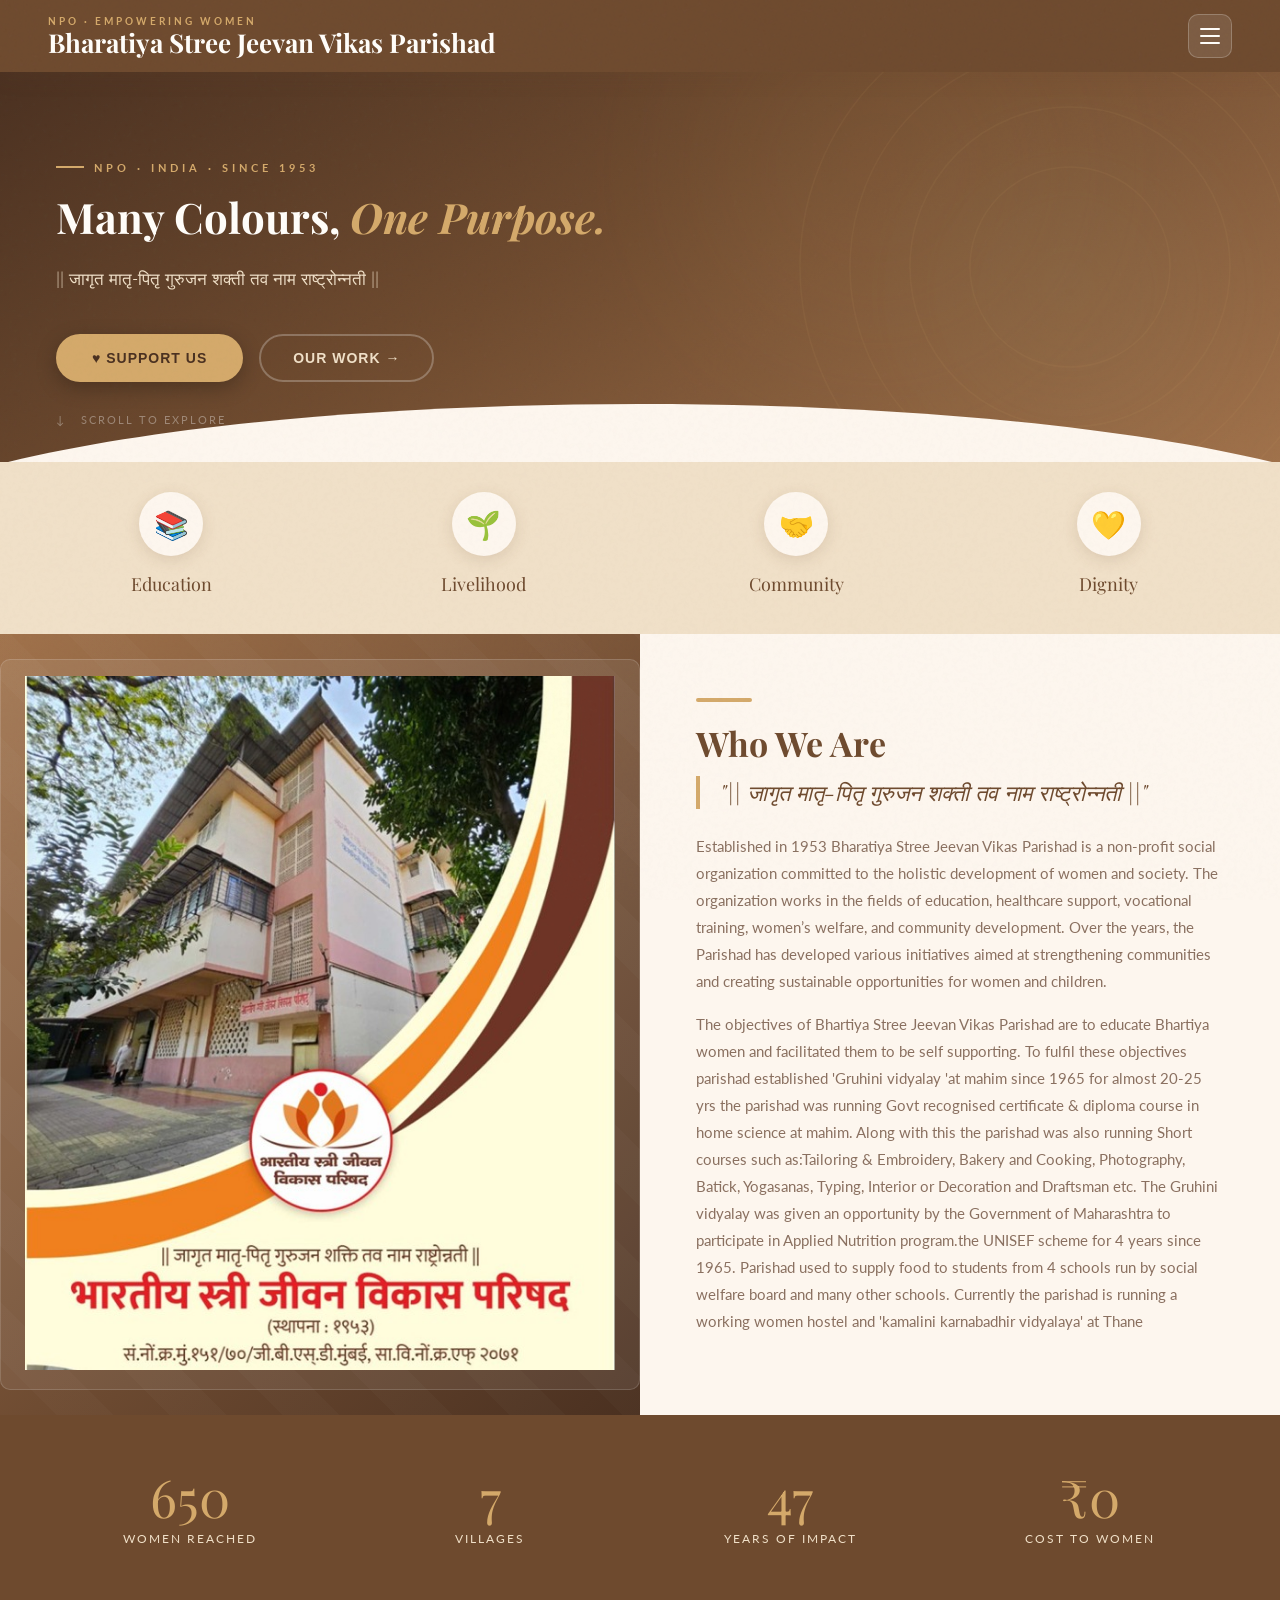
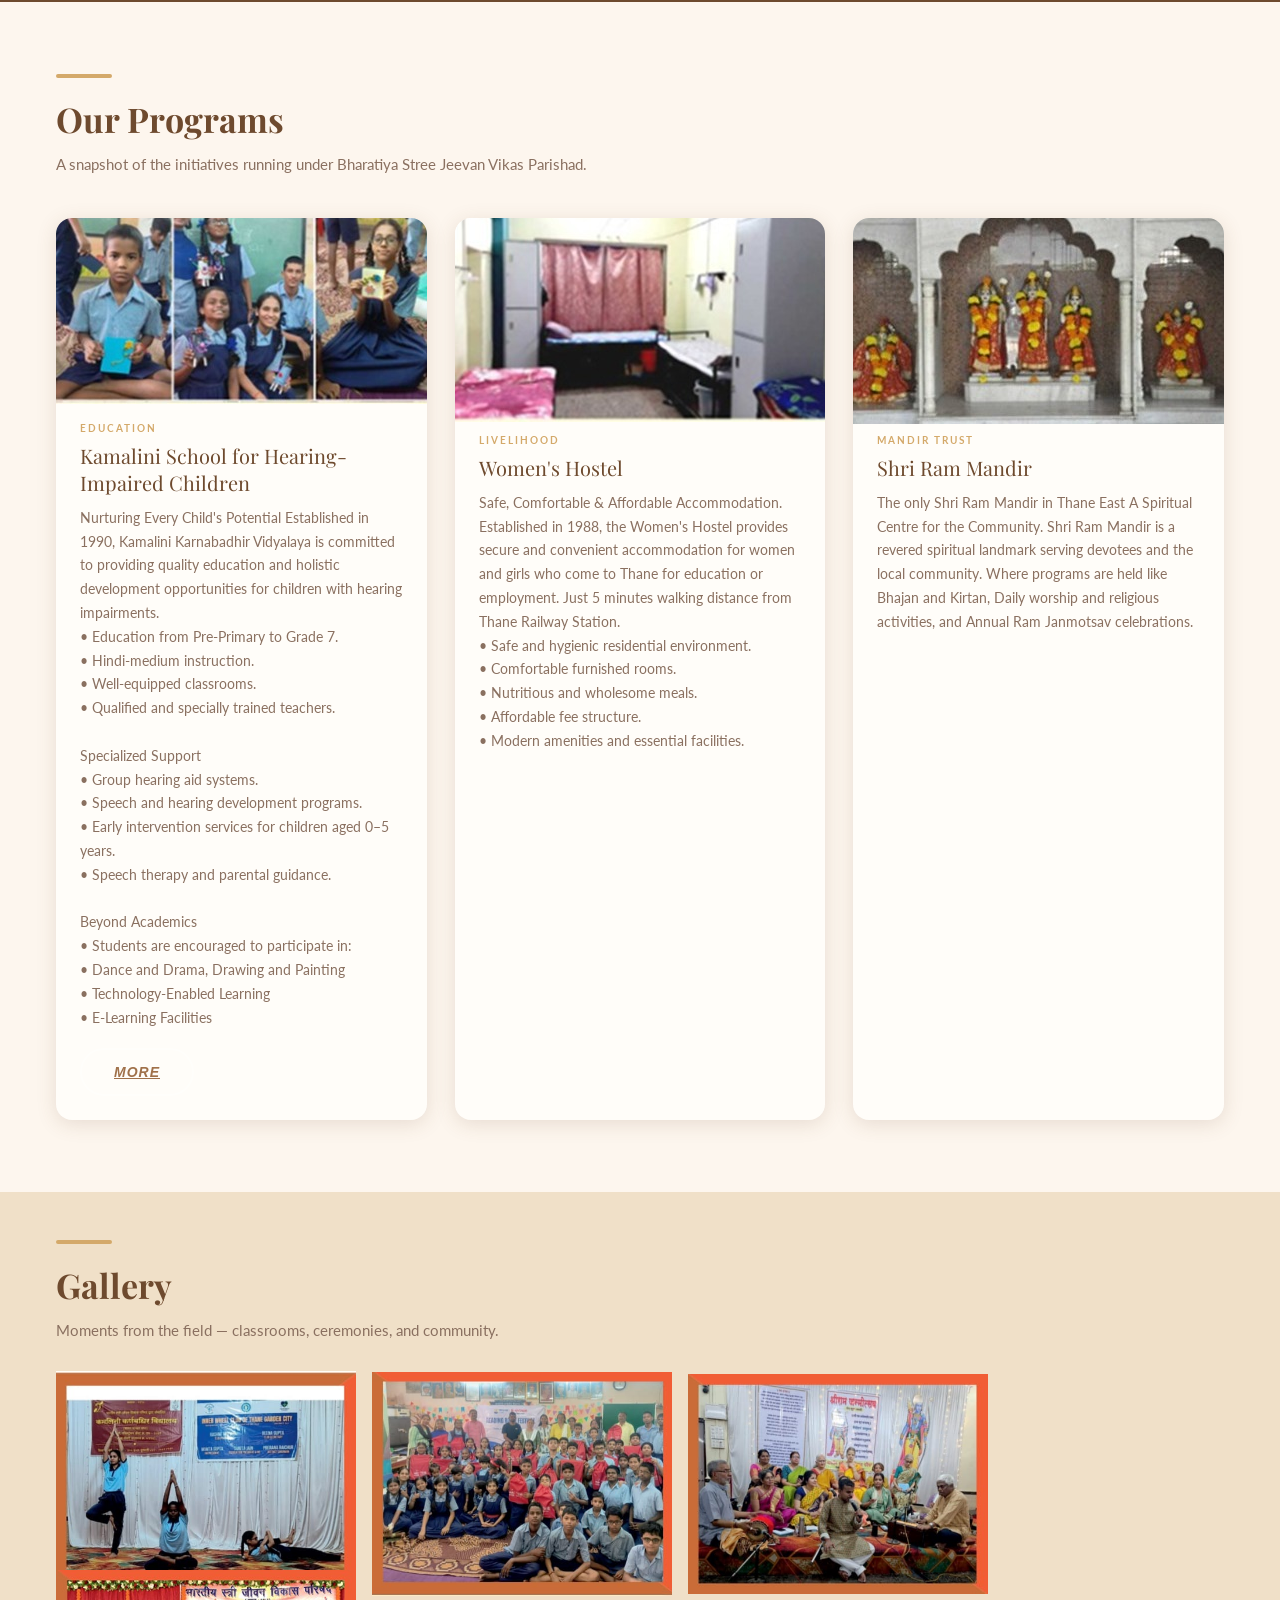
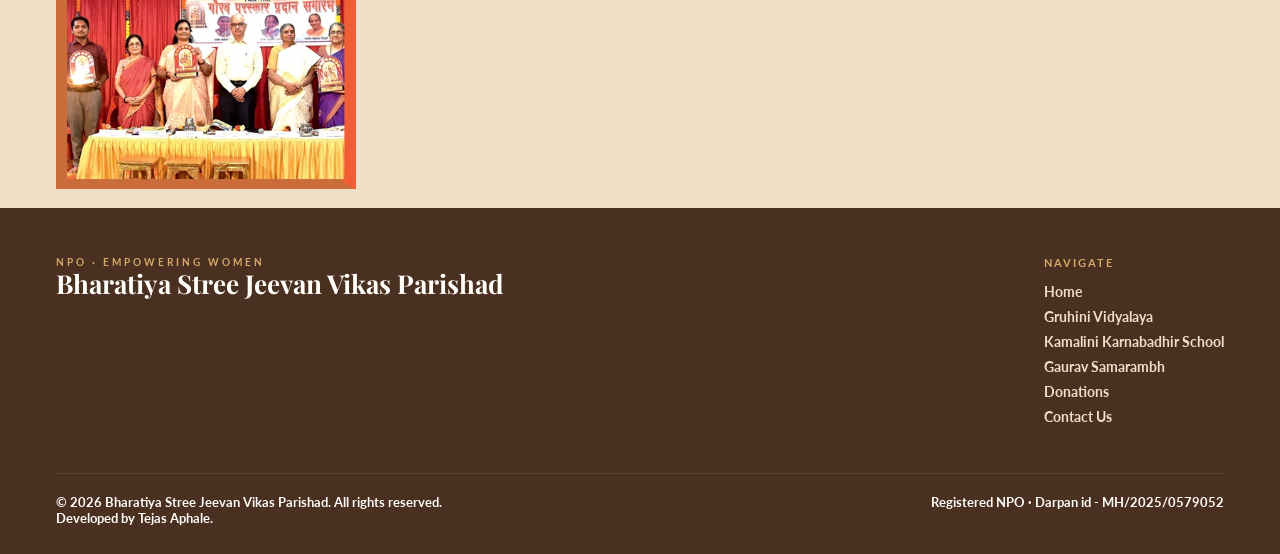
==== index.html @ d76cac76 "updated main page and added content" ====
<!DOCTYPE html>
<html lang="en">
<head>
  <meta charset="UTF-8" />
  <meta name="viewport" content="width=device-width, initial-scale=1.0"/>
  <meta http-equiv="Content-Type" content="text/html; charset=utf-8">
  <meta name="description" content="Bharatiya Stree Jeevan Vikas Parishad is NPO pioneering in Women's Development and Empowerment. It has many sub-organisations like Gruhini Vidyalay/ Grihini Vidyalay, Kamalini Karnabadhir School etc."> 
  <meta name="keywords" content="HTML, CSS, JavaScript, NGO, NPO, Women welfare, Women development, Tribal Girls, Thane, Mahim">
  
  <title>Bharatiya Stree Jeevan Vikas Parishad</title>
  <link rel="icon" href="images/favicon.png" type="image/x-icon">
  <link href="https://fonts.googleapis.com/css2?family=Playfair+Display:ital,wght@0,400;0,600;0,700;1,400&family=Lato:wght@300;400;700&display=swap" rel="stylesheet"/>
  <link rel="stylesheet" href="style.css">
</head>
<body>

<!-- ── HEADER ── -->
<header>
  <div class="header-inner">
    <div class="brand">
      <span class="brand-tagline">NPO · Empowering Women</span>
      <span class="brand-name">Bharatiya Stree Jeevan Vikas Parishad</span>
    </div>
    <nav id="main-nav">
      <button class="menu-btn" id="menu-toggle" onclick="toggleMenu()" aria-label="Open menu" aria-expanded="false">
        <span class="menu-bar"></span>
        <span class="menu-bar"></span>
        <span class="menu-bar"></span>
      </button>
    </nav>
  </div>
</header>

<!-- backdrop and panel live on body, not inside header -->
<div class="nav-overlay" id="nav-overlay" onclick="closeMenu()"></div>

<div class="nav-dropdown" id="nav-dropdown" role="menu">
  <div class="nav-close-btn">
    <button class="nav-close-x" onclick="closeMenu()" aria-label="Close menu">✕</button>
  </div>
  <div class="nav-brand-mini">
    <small>NPO · Empowering Women</small>
    <strong>Bharatiya Stree Jeevan Vikas Parishad</strong>
  </div>

  <button class="tab-btn active" onclick="showPage('home', this)" role="menuitem">
    <span class="tab-icon">🏠</span> Home
  </button>
  <button class="tab-btn" onclick="showPage('gv', this)" role="menuitem">
    <span class="tab-icon">📚</span> Gruhini Vidyalaya
  </button>
  <button class="tab-btn" onclick="showPage('kamalini', this)" role="menuitem">
    <span class="tab-icon">🦻</span> Kamalini Karnabadhir School
  </button>
  <button class="tab-btn" onclick="showPage('gaurav', this)" role="menuitem">
    <span class="tab-icon">🏅</span> Gaurav Samarambh
  </button>

  <div class="nav-divider"></div>

  <button class="tab-btn" onclick="showPage('donate', this)" role="menuitem">
    <span class="tab-icon">♥</span> Donations
  </button>
  <button class="tab-btn" onclick="showPage('contact', this)" role="menuitem">
    <span class="tab-icon">📞</span> Contact Us
  </button>

  <div class="nav-footer">© Bharatiya Stree Jeevan Vikas Parishad · All rights reserved</div>
</div>


<!-- ════════════════════════════════════
     PAGE: HOME
════════════════════════════════════ -->
<div id="home" class="page active">

  <!-- Full-bleed hero -->
  <div class="home-hero">
    <div class="blob blob-1"></div>
    <div class="blob blob-2"></div>

    <svg class="hero-rings" viewBox="0 0 580 580" xmlns="http://www.w3.org/2000/svg">
    <circle cx="290" cy="290" r="100"/>
      <circle cx="290" cy="290" r="160"/>
      <circle cx="290" cy="290" r="220"/>
      <circle cx="290" cy="290" r="270"/>
    </svg>

    <div class="home-hero-content">
      <div class="hero-eyebrow">NPO · India · Since 1953</div>
      <h3 class="home-hero-title">
        Many Colours, <em>One Purpose.</em>
      </h3>
      <p class="home-hero-sub">
        <!-- ✏️ Replace with your actual mission statement -->
        || जागृत मातृ-पितृ गुरुजन शक्ती तव नाम राष्ट्रोन्नती ||
      </p>
      <div class="hero-actions">
        <button class="btn-primary" onclick="showPage('donate', document.querySelectorAll('.tab-btn')[3])">♥ Support Us</button>
        <button class="btn-outline"  onclick="document.getElementById('Programs').scrollIntoView({behavior: 'smooth'});">Our Work →</button>
      </div>
    </div>

    <div class="hero-scroll-hint">↓ &nbsp; Scroll to explore</div>

    <svg class="hero-curve" viewBox="0 0 1440 80" preserveAspectRatio="none" xmlns="http://www.w3.org/2000/svg">
      <path d="M0,80 C360,0 1080,0 1440,80 L1440,80 L0,80 Z" fill="#fdf6ee"/>
    </svg>
  </div>

  <!-- Values strip -->
  <div class="values-strip">
    <div class="value-item reveal">
      <div class="value-icon">📚</div>
      <div class="value-title">Education</div>
      <p class="value-text"></p>
    </div>
    <div class="value-item reveal">
      <div class="value-icon">🌱</div>
      <div class="value-title">Livelihood</div>
      <p class="value-text"></p>
    </div>
    <div class="value-item reveal">
      <div class="value-icon">🤝</div>
      <div class="value-title">Community</div>
      <p class="value-text"></p>
    </div>
    <div class="value-item reveal">
      <div class="value-icon">💛</div>
      <div class="value-title">Dignity</div>
      <p class="value-text"></p>
    </div>
  </div>

  <!-- About split -->
  <div class="about-split">
    <div class="about-img">
      <div class="about-img-label">
        <img src="images/stree-main-photo.jpeg" alt="Main Photo" style="max-width: 100%; height: auto;" oncontextmenu="return false;" ondragstart="return false;"><br/>
      </div>
    </div>
    <div class="about-text">
      <div class="divider"></div>
      <h2 class="section-title">Who We Are</h2>
      <blockquote>"|| जागृत मातृ-पितृ गुरुजन शक्ती तव नाम राष्ट्रोन्नती ||"</blockquote>
      <p>
        Established in 1953 Bharatiya Stree Jeevan Vikas Parishad is a non-profit social organization committed to the holistic development of women and society. The organization works in the fields of education, healthcare support, vocational training, women’s welfare, and community development. 
        Over the years, the Parishad has developed various initiatives aimed at strengthening communities and creating sustainable opportunities for women and children.
      </p>
      <p>
        The objectives of Bhartiya Stree Jeevan Vikas Parishad are to educate Bhartiya women and facilitated them to be self supporting.
        To fulfil these objectives parishad established 'Gruhini vidyalay 'at mahim since 1965 for almost 20-25 yrs the parishad was running Govt recognised certificate & diploma course in home science at mahim.
        Along with this the parishad was also running Short courses such as:Tailoring & Embroidery, Bakery and Cooking, Photography, Batick, Yogasanas, Typing, Interior or Decoration and Draftsman etc.
        The Gruhini vidyalay was given an opportunity by the Government of Maharashtra to participate in Applied Nutrition program.the UNISEF scheme for 4 years since 1965.
        Parishad used to supply food to students from  4 schools run by social welfare board and many other schools.
        Currently the parishad is running a working women hostel and 'kamalini karnabadhir vidyalaya' at Thane
      </p>
      
    </div>
  </div>

  <!-- Stats -->
  <div class="stats-strip">
    <div class="stat-item reveal">
      <div class="stat-number">1000</div>
      <div class="stat-label">Women Reached</div>
    </div>
    <div class="stat-item reveal">
      <div class="stat-number">12</div>
      <div class="stat-label">Villages</div>
    </div>
    <div class="stat-item reveal">
      <div class="stat-number">73</div>
      <div class="stat-label">Years of Impact</div>
    </div>
    <div class="stat-item reveal">
      <div class="stat-number">₹0</div>
      <div class="stat-label">Cost to Women</div>
    </div>
  </div>

  <!-- Programs preview -->
  <div class="section" id="Programs">
    <div class="reveal">
      <div class="divider"></div>
      <h2 class="section-title">Our Programs</h2>
      <p class="section-sub">A snapshot of the initiatives running under Bharatiya Stree Jeevan Vikas Parishad.</p>
    </div>
    <div class="card-grid">
      <div class="card">
        <div class="card-img"><img src="images/kamalini-photo.jpeg" alt="Kamalini Students Photo" oncontextmenu="return false;" ondragstart="return false;" loading="lazy"></div>
        <div class="card-body">
          <div class="card-label">Education</div>
          <div class="card-title">Kamalini School for Hearing-Impaired Children</div>
          <p class="card-text">Nurturing Every Child's Potential Established in 1990, Kamalini Karnabadhir Vidyalaya is committed to providing quality education and holistic development opportunities for children with hearing impairments.<br>
                              •	Education from Pre-Primary to Grade 7.<br>
                              •	Hindi-medium instruction.<br>
                              •	Well-equipped classrooms.<br>
                              •	Qualified and specially trained teachers.<br><br>

                              Specialized Support<br>
                              •	Group hearing aid systems.<br>
                              •	Speech and hearing development programs.<br>
                              •	Early intervention services for children aged 0–5 years.<br>
                              •	Speech therapy and parental guidance.<br><br>

                              Beyond Academics<br>
                              •	Students are encouraged to participate in:<br>
                              •	Dance and Drama, Drawing and Painting<br>
                              •	Technology-Enabled Learning<br>
                              •	E-Learning Facilities</p> <br/>

                              <button class="btn-outline-kamalini"  onclick="showPage('kamalini', document.querySelectorAll('.tab-btn')[4])"><u><i>More</i></u></button>
        </div>
      </div>
      <div class="card">
        <div class="card-img"><img src="images/womens-hostel.jpeg" alt="Women's Hostel" oncontextmenu="return false;" ondragstart="return false;" loading="lazy"></div>
        <div class="card-body">
          <div class="card-label"><br>Livelihood</div>
          <div class="card-title">Women's Hostel</div>
          <p class="card-text">Safe, Comfortable & Affordable Accommodation. Established in 1988, the Women's Hostel provides secure and convenient accommodation for women and girls who come to Thane for education or employment. Just 5 minutes walking distance from Thane Railway Station.<br>
            •	Safe and hygienic residential environment.<br>
            •	Comfortable furnished rooms.<br>
            •	Nutritious and wholesome meals.<br>
            •	Affordable fee structure.<br>
            •	Modern amenities and essential facilities.</p>
        </div>
      </div>
      <div class="card">
        <div class="card-img"><img src="images/ram-mandir.jpeg" alt="Ram Mandir" oncontextmenu="return false;" ondragstart="return false;" loading="lazy"></div>
        <div class="card-body">
          <div class="card-label"><br>Mandir trust</div>
          <div class="card-title">Shri Ram Mandir</div>
          <p class="card-text">The only Shri Ram Mandir in Thane East
              A Spiritual Centre for the Community. Shri Ram Mandir is a revered spiritual landmark serving devotees and the local community. Where programs are held like Bhajan and Kirtan,
              Daily worship and religious activities, and Annual Ram Janmotsav celebrations.</p>
        </div>
      </div>
    </div>
  </div>

  <!-- Gallery -->
  <div class="section-sm" style="background:var(--sand);">
    <div class="reveal">
      <div class="divider"></div>
      <h2 class="section-title">Gallery</h2>
      <p class="section-sub">Moments from the field — classrooms, ceremonies, and community.</p>
    </div>
    <div class="gallery-grid reveal">
      <div class="gallery-item" style="background:linear-gradient(135deg,var(--sage-lt),var(--sand));"><br/><small style="color:var(--muted)"><img src="images/stree-gallery-photo-1.jpeg" alt="Photo 1" style="max-width: 100%; height: auto;" oncontextmenu="return false;" ondragstart="return false;" loading="lazy"></small></div>
      <div class="gallery-item" style="background:linear-gradient(135deg,var(--sand),var(--warm));"><br/><small><img src="images/stree-gallery-photo-2.jpeg" alt="Photo 2" style="max-width: 100%; height: auto;" oncontextmenu="return false;" ondragstart="return false;" loading="lazy"></small></div>
      <div class="gallery-item" style="background:linear-gradient(135deg,var(--earth),var(--bark));"><br/><small style="color:var(--sand)"><img src="images/stree-gallery-photo-3.jpeg" alt="Photo 3" style="max-width: 100%; height: auto;" oncontextmenu="return false;" ondragstart="return false;" loading="lazy"></small></div>
      <div class="gallery-item" style="background:linear-gradient(135deg,var(--sage),var(--earth));"><br/><small style="color:var(--sand)"><img src="images/stree-gallery-photo-4.jpeg" alt="Photo 4" style="max-width: 100%; height: auto;" oncontextmenu="return false;" ondragstart="return false;" loading="lazy"></small></div>
    </div>
  </div>

</div><!-- /home -->

<!-- ════════════════════════════════════
     PAGE: GRUHINI VIDYALAYA
════════════════════════════════════ -->
<div id="gv" class="page">
  <div class="gv-hero">
    <div class="gv-hero-content">
      <div class="gv-hero-eyebrow">A Program by Bharatiya Stree Jeevan Vikas Parishad</div>
      <h1 class="gv-hero-title">Gruhini <em>Vidyalaya</em></h1>
      <p class="gv-hero-sub">
        <span class="ph">Darpan id - MH/2025/0609981</span>
      </p>
    </div>
    <svg class="hero-curve" viewBox="0 0 1440 80" preserveAspectRatio="none" xmlns="http://www.w3.org/2000/svg">
      <path d="M0,80 C360,0 1080,0 1440,80 L1440,80 L0,80 Z" fill="#fdf6ee"/>
    </svg>
  </div>

  <!-- Mission -->
  <div class="about-split">
    <div class="about-text" style="padding:64px 56px;">
      <div class="divider"></div>
      <h2 class="section-title">About the Program</h2>
      <blockquote>"Empowering women through education, sanskar, and self-reliance"</blockquote>
      <p><h2><strong>Social work</strong></h2> <br> 

        With the guidance of the Rashtra Sevika Samiti and the cooperation of the Bharatiya Stree Jeevan Vikas Parishad, Thane. 
        Since 2007, Rashtra Sevika Samiti, Bharatiya Stree Jeevan Vikas Parishad, Thane has been implementing a special project for the education of girls in rural and tribal areas along with the development of urban women.
        <br><br>
        The organization started patient assistant course for tribal girls in Thane district. Girls who pass 12th with above fifty percent marks are trained in ANM Auxiliary and Midwifery Nursing at SNDT University for 2 years. Accommodation, food, travel, education are provided free of charge by the organization for these girls.
        Experienced doctors and nurses are helpful in training the girls. Hands-on practice, experience is provided from nearby hospitals. Till date 160 girls have taken education from this institution. All those girls carry good manners and outlook on life and are living in the society by being self-reliant. They show the direction of health and cleanliness to the tribal and rural communities, which are dominated by superstitions.
        <br><br>
        For these girls, accommodation, food, travel, and education facilities are provided free of cost by the institution.
        <br><br>
        Experienced doctors and nurses voluntarily participate in the girls’ training. Opportunities for practical training and experience are provided through hospitals. After completing the course, most of the girls work in their own villages while earning a livelihood.
        <br><br></p>

      <p><h2><strong>Humble request</strong></h2> <br>
        Greetings,
        <br><br>
        Since 1957, Gruhini Vidyalaya has been conducting activities that support the overall development of women and their families.
        <br><br>
        Earlier, the school conducted many programs such as Home Science, Child Care Training, Kindergarten, Nursery Teacher Training classes, hobby classes, and Home Health programs. Over time, keeping in mind the needs of society, these activities were modified.
        <br><br>
        At present, Yoga classes, Dance classes, and value-education camps for schoolgirls are also conducted
        <br><br>
        Also Gruhini Vidyalay enhances health awareness among these schoolgirls. <br/> <br/></p>

      <p class="blink"><strong>Appeal <br/>
          We are certified non profit organisation sustained entirely by Donations by every day citizens. <br/>
          Want to help us, <br>
          
          Please help us by Donations. Kindly visit the Donations tab.
        </strong></p>
    </div>
    <div class="about-img-gv" >
      <div class="about-img-label"><img src="images/gruhini-ai-photo-2.jpeg" alt="Gruhini Vidyalay pamplet" style="max-width: 100%; height: auto;" oncontextmenu="return false;" ondragstart="return false;" loading="lazy"><br/><small style="margin-top:6px; display:block; opacity:0.7;"></small></div>
    </div>
  </div>

  <!-- Stats
  <div class="stats-strip">
    <div class="stat-item reveal">
      <div class="stat-number">[ X ]</div>
      <div class="stat-label">Students Enrolled</div>
    </div>
    <div class="stat-item reveal">
      <div class="stat-number">[ X ]</div>
      <div class="stat-label">Batches Completed</div>
    </div>
    <div class="stat-item reveal">
      <div class="stat-number">[ X ]</div>
      <div class="stat-label">Locations</div>
    </div>
    <div class="stat-item reveal">
      <div class="stat-number">[ X ]</div>
      <div class="stat-label">[ Your Metric ]</div>
    </div>
  </div>

  What we teach
  <div class="section">
    <div class="reveal">
      <div class="divider"></div>
      <h2 class="section-title">What We Teach</h2>
      <p class="section-sub">[ One sentence summarising the curriculum or learning areas. ]</p>
    </div>
    <div class="card-grid">
      <div class="card">
        <div class="card-img">📸 Image Placeholder</div>
        <div class="card-body">
          <div class="card-label">Module 1</div>
          <div class="card-title">[ Subject / Skill ]</div>
          <p class="card-text">[ Brief description of what is taught in this module, duration, and learning outcomes. ]</p>
        </div>
      </div>
      <div class="card">
        <div class="card-img">📸 Image Placeholder</div>
        <div class="card-body">
          <div class="card-label">Module 2</div>
          <div class="card-title">[ Subject / Skill ]</div>
          <p class="card-text">[ Brief description of this module. ]</p>
        </div>
      </div>
      <div class="card">
        <div class="card-img">📸 Image Placeholder</div>
        <div class="card-body">
          <div class="card-label">Module 3</div>
          <div class="card-title">[ Subject / Skill ]</div>
          <p class="card-text">[ Brief description of this module. ]</p>
        </div>
      </div>
    </div>
  </div> -->

  <!-- ── TESTIMONY SECTION ── -->
  <div class="gv-testimony">

    <div class="reveal">
      <div class="divider"></div>
      <h2 class="section-title">What Our Students Say</h2>
      <p class="section-sub">Voices from the women who have been through this program.</p>
    </div>

    <div class="gv-testimony-grid">

      <!-- ── PORTRAIT VIDEO (vertical, phone-style 9:16) ── -->
      <div class="gv-testimony-card reveal">
        <div class="gv-vid-wrap portrait-vid">
          <video controls controlsList="nodownload" oncontextmenu="return false;" preload="metadata">
              <source src="videos/gruhini-testimony-2.mp4" type="video/mp4">
            </video>
        </div>
        <div class="gv-testimony-body">
          <!-- <div class="gv-testimony-name">[ Name ]</div> -->
          <div class="gv-testimony-quote">Experience shared by one of our student</div>
        </div>
      </div>

      <!-- ── LANDSCAPE VIDEO (horizontal, camera-style 16:9) ── -->
      <!-- <div class="gv-testimony-card reveal">
        <div class="gv-vid-wrap landscape-vid">
          
            ✏️ DROP YOUR LANDSCAPE VIDEO HERE:
            <video controls>
              <source src="" type="video/mp4">
            </video>
         
          <div class="gv-vid-overlay">
            <div class="gv-play-btn">▶</div>
            <span class="gv-vid-label">Landscape Video</span>
            <small class="gv-vid-hint">16 : 9 · Camera / Horizontal</small>
          </div>
        </div>
        <div class="gv-testimony-body">
          <div class="gv-testimony-name">[ Name ]</div>
          <div class="gv-testimony-role">[ Batch / Village ]</div>
          <div class="gv-testimony-quote">"[ Short quote. ]"</div>
        </div>
      </div> -->

      <!-- ── PORTRAIT VIDEO (vertical, phone-style 9:16) ──
      <div class="gv-testimony-card reveal">
        <div class="gv-vid-wrap portrait-vid">
          
        </div>
      </div> -->

      <!-- ── LANDSCAPE VIDEO (horizontal, camera-style 16:9) ──
      <div class="gv-testimony-card reveal">
        <div class="gv-vid-wrap landscape-vid">
        </div>
      </div> -->

    </div><!-- /gv-testimony-grid -->
  </div><!-- /gv-testimony -->


  <!-- Gallery -->
  <div class="section-sm" style="background:var(--sand);">
    <div class="reveal">
      <div class="divider"></div>
      <h2 class="section-title">Gallery</h2>
    </div>
    <div class="gallery-grid reveal">
      <div class="gallery-item" ><br/><small style="color:var(--muted)"><img src="images/gruhini-gallary-1.jpeg" alt="Photo 1" style="max-width: 100%; height: auto;" oncontextmenu="return false;" ondragstart="return false;" loading="lazy"></small></div>
      <div class="gallery-item" ><br/><small><img src="images/gruhini-gallery-photo-2.jpeg" alt="Photo 2" style="max-width: 100%; height: auto;" oncontextmenu="return false;" ondragstart="return false;" loading="lazy"></small></div>
      <!-- <div class="gallery-item" style="background:linear-gradient(135deg,var(--earth),var(--bark));">📸<br/><small style="color:var(--sand)">Photo 3</small></div>
      <div class="gallery-item" style="background:linear-gradient(135deg,var(--sage),var(--earth));">📸<br/><small style="color:var(--sand)">Photo 4</small></div> -->
    </div>
  </div>

  
</div><!-- /gv -->

<!-- ════════════════════════════════════
     PAGE: CONTACT
════════════════════════════════════ -->
<div id="contact" class="page">
  <div class="contact-hero">
    <div class="divider" style="background:var(--warm);"></div>
    <h2>Get in Touch</h2>
    <p>We'd love to hear from you — whether you're a volunteer, donor, partner, or someone who simply wants to know more.</p>
  </div>

  <div class="contact-details">
    <div class="contact-card reveal">
      <h2>Bharatiya Stree Jeevan Vikas Parishad</h2><br>
      <div class="contact-card-icon">📍</div>
      <h4>Address</h4>
      <p><a href="https://maps.app.goo.gl/ou6Yc6HAQpyL1vH49"><u>Matoshree Jijamata Marg, Rajlaxman Society,<br> Daulat Nagar, Thane East,<br> Thane - 400603</u></a></p>
      <br>

      <div class="contact-card-icon">📞</div>
      <h4>Phone</h4>
      <p><a href="tel:+919324103900">+91 9324103900</a> / <a href="tel:+919819427023">+91 9819427023</a></p>
      <br>

      <div class="contact-card-icon">✉️</div>
      <h4>Email</h4>
      <p><a href="mailto:bsjvp1953@gmail.com">bsjvp1953@gmail.com</a></p>
    </div>
   

    <div class="contact-card reveal">
      
      <h2>Gruhini Vidyalay</h2><br>
      <div class="contact-card-icon">📍</div>
      <h4>Address</h4>
      <p><a href="https://maps.app.goo.gl/Y9KRJLH1iVPFecGbA"><u>9-10 Owner's Court,<br/>Mogul Lane, Mahim,<br>Mumbai - 400016</u></a></p>
      <br>

      <div class="contact-card-icon">📞</div>
      <h4>Phone</h4>
      <p><a href="tel:+919969128435">+91 9969128435</a></p>
      <br>

      <div class="contact-card-icon">✉️</div>
      <h4>Email</h4>
      <p><a href="mailto:gruhinividyalay@gmail.com">gruhinividyalay@gmail.com</a></p>
    </div>
  </div>
</div>


<!-- ════════════════════════════════════
     PAGE: DONATIONS
════════════════════════════════════ -->
<div id="donate" class="page">
  <div class="donate-hero">
    <div class="divider" style="background:rgba(255,255,255,0.4);"></div>
    <h2>Support Our Work</h2>
    <p>Your generosity directly funds education, livelihood, and dignity for women across communities.</p>
  </div>

  <div class="donate-placeholder">
    <strong>Wanna help our initiative?<br><br>
      For Gruhini Vidyalay
      <br><br>
      Please contact below number for Donations.
      <br><br>
      Please contact - 9969128435
      <br><br>

      For Bharatiya Stree Jeevan Vikas Parishad
      <br><br>
      Contact - 9819427023 or 9324103900

      <br><br><br>

      Tax rebate available for both of above under 80G
      <br><br><br>
    <div class="donate-placeholder-icon">♥</div>
    </div>
</div><!-- /donate -->

<!-- ════════════════════════════════════
     PAGE: Kamalini School
════════════════════════════════════ -->
<div id="kamalini" class="page">

  <!-- ── HERO: logos + license + title ── -->
  <div class="prog-hero">

  <!-- ── HERO: logos in opposite corners, license below title ── -->
  <div class="prog-hero">

    <!-- TOP-LEFT: square logo -->
    <div class="prog-logo-left">
      <div class="prog-logo-sq" title="Replace inner content with <img src='your-logo.png'>">
        <img src="images/kamalini-logo.jpeg" alt="logo" oncontextmenu="return false;" ondragstart="return false;" loading="lazy">
      </div>
    </div>

    <!-- TOP-RIGHT: rectangular landscape logo -->
    <div class="prog-logo-right">
      <div class="prog-logo-rect" title="Replace inner content with <img src='your-logo.png'>">
        <img src="images/kamalini-saraswati.jpeg" alt="kamalini-saraswati" oncontextmenu="return false;" ondragstart="return false;" loading="lazy">
      </div>
    </div>

    <!-- Program title + tagline + registration numbers -->
    <div class="prog-hero-body">
      <div class="prog-hero-eyebrow">A Program by Bharatiya Stree Jeevan Vikas Parishad</div>
      <h1 class="prog-hero-title">Kamalini <em>Karnabadhir School</em></h1>
      <p class="prog-hero-sub">Google page link - <a href="https://share.google/eSviLrl71iJUUzcaE">https://share.google/eSviLrl71iJUUzcaE</a> <br>
      Mobile no: <a href="tel:+919967298096"> 9967298096</a> <br>
      Mail id: <a href="mailto:kamalinithi.90@gmail.com"> kamalinithi.90@gmail.com</a> <br>
      Working hours: <b>Monday to Friday, 10:00 AM – 4:00 PM</b>
      </p>

      <!-- Registration / licence numbers — right below the tagline -->
      <div class="prog-hero-regs">
        <div class="prog-reg-pill">
          <span class="prog-reg-label">School licence no.</span>
          <span class="prog-reg-value">0114/02/12/1998</span>
        </div>

        <br>

        <div class="prog-reg-pill">
          <span class="prog-reg-value">महाराष्ट्र शासन दिव्यांग कल्याण विभाग पुणे </span>
        </div>
        <div class="prog-reg-pill">
          <span class="prog-reg-value"> संस्था दिव्यांग आयुक्तालयाशी संलग्न आहे</span>
        </div>
      </div>
    </div>

    <svg class="prog-hero-curve" viewBox="0 0 1440 64" preserveAspectRatio="none" xmlns="http://www.w3.org/2000/svg">
      <path d="M0,64 C360,0 1080,0 1440,64 L1440,64 L0,64 Z" fill="#fdf6ee"/>
    </svg>
  </div><!-- /prog-hero -->

  <!-- ── WRITTEN CONTENT ── -->
  <div class="prog-content">

    <div class="reveal">
      <div class="divider"></div>
      <h2 class="section-title">About This Program</h2>
    </div>

    <!-- Pull quote — a short impactful line -->
    <div class="prog-pull-quote reveal">
      "Teach a child to speak by first helping them hear."
    </div>

    <!-- Opening body text -->
    <p class="prog-body-text reveal">
      Kamlini Karnabadhir Vidyalaya, Thane (East), has been serving hearing-impaired children since 1990. <br>
      Currently, about 60 students from pre-primary to seventh standard are receiving education in the school. <br> <br>
      Since 2017, the school has been running an Early Intervention Department. Through this department, children are admitted at a very young age and are guided for cochlear implant surgery when appropriate. Speech and language development training is provided. By using these interventions, the school successfully integrated 4 students in 2019 and 1 student in 2022 into mainstream schools. These students have continued their education successfully and have passed school examinations.
    </p>

    <p class="prog-body-text reveal">
      Apart from academic education, students are also given opportunities to learn vocational and life skills. Training is provided in: <br>
        •	Photography <br>
        •	Fabric painting <br>
        •	Warli painting <br>
        •	Jewellery making from paper quilling <br>
        •	Hand embroidery <br>
        •	Tailoring and other practical skills <br><br>
      Various social awareness and community participation activities are also conducted for students. Students appear for scholarship examinations and achieve commendable results. They participate in many competitions and receive prizes and recognition. After completing secondary education, students are encouraged to pursue higher education and become self-reliant. Many former students are now professionally employed and leading happy family and social lives.
    </p>

    <p class="prog-body-text reveal">
      Who may contact us:  Does your child: <br>
      • Not hear sounds since birth? <br>
      • Not speak? <br>

      How to contact us: In such case you can contact us at below address. As we are a special school for hearing-impaired students in Thane <br>
      Near Nakhwa High School, Rajmata Jijamata Road, Thane (East)
    </p>
    
    <div class="prog-divider reveal"><span>🌿</span></div>

    <p class="prog-body-text reveal">
      More details: <br>
      •  Along with academic education, the students are also provided with pre-vocational training. These students possess IQ, SQ, and EQ levels comparable to those of other mainstream students, and they are excelling by developing their own unique abilities. <br>
      •  Additionally, for children in the 0-3 years age group, parents are guided regarding cochlear implant surgery. Properly trained students are given opportunities for inclusive education in mainstream schools. <br>

      •  Speech and hearing training for children aged 0–5 years, guidance for cochlear implants, AVT
        (Auditory Verbal Therapy) services, and parent counseling. <br>

      •  Specialized speech and hearing rooms with expert guidance for speech and hearing
        development. <br>

      •  Computer classes, career guidance, and employment-related support. <br>

      •  Mid-day meal facilities, educational books, and learning materials provided to students. <br>

      •  Students are given opportunities to participate in Maharashtra State-level art examinations. <br>

      •  Continuous efforts are made for the all-round development of students.
    </p>

    <p class="blink">
      <strong> If financial assistance is provided for hearing aids, the students' progress could become even more positive and impactful. </strong>
    </p>

    <!-- Topic chips — quick overview of focus areas
    <div class="reveal" style="margin-bottom: 12px;">
      <span class="prog-chip">[ Focus Area 1 ]</span>
      <span class="prog-chip">[ Focus Area 2 ]</span>
      <span class="prog-chip">[ Focus Area 3 ]</span>
      <span class="prog-chip">[ Focus Area 4 ]</span>
      <span class="prog-chip">[ Focus Area 5 ]</span>
    </div> -->

    <!-- Key facts row -->
    <!-- <div class="prog-facts reveal">
      <div class="prog-fact">
        <div class="prog-fact-num">[ X ]</div>
        <div class="prog-fact-label">Students Enrolled</div>
      </div>
      <div class="prog-fact">
        <div class="prog-fact-num">[ X ]</div>
        <div class="prog-fact-label">Batches Completed</div>
      </div>
      <div class="prog-fact">
        <div class="prog-fact-num">[ X ]</div>
        <div class="prog-fact-label">Locations</div>
      </div>
      <div class="prog-fact">
        <div class="prog-fact-num">[ X ]</div>
        <div class="prog-fact-label">[ Your Metric ]</div>
      </div>
      <div class="prog-fact">
        <div class="prog-fact-num">[ X ]</div>
        <div class="prog-fact-label">[ Your Metric ]</div>
      </div>
    </div> -->

  </div><!-- /prog-content -->

  <!-- ── VIDEOS ── -->
  <div class="prog-videos-section">
    <div class="reveal">
      <div class="divider"></div>
      <h2 class="section-title">Watch &amp; Learn</h2>
      <!-- <p class="section-sub">[ One line about what these videos show — documentation, testimonials, event recordings, etc. ]</p> -->
    </div>

    <div class="videos-grid">

      <!-- Video 1 – big featured -->
      <div class="vid-cell big reveal">
        <div class="vid-ph tall">
          <video controls controlsList="nodownload" oncontextmenu="return false;" preload="metadata">
            <source src="videos/Kamalini-Big-Video-comp.mp4" type="video/mp4">
          </video>
        </div>
      </div>

      <!-- Videos 2 & 3 stacked in the right column -->
      <!-- <div class="vid-cell small reveal">
        <div class="vid-ph medium">
          
        </div>
      </div>
      <div class="vid-cell small reveal">
        <div class="vid-ph medium">
          
          <div class="vid-overlay">
            <div class="vid-play" style="width:48px;height:48px;font-size:18px;">▶</div>
            <span class="vid-label">Video 3 — [ Title ]</span>
          </div>
        </div>
      </div> -->

      <!-- Videos 4 & 5 – bottom row, equal width -->
      <div class="vid-cell reveal" style="grid-column: span 6;">
        <div class="vid-ph medium">
          <video controls controlsList="nodownload" oncontextmenu="return false;" preload="metadata">
            <source src="videos/kamalini-vidoe-2.mp4" type="video/mp4">
          </video>
        </div>
      </div>
      <div class="vid-cell reveal" style="grid-column: span 6;">
        <div class="vid-ph medium">
          <video controls controlsList="nodownload" oncontextmenu="return false;" preload="metadata">
            <source src="videos/kamalini-video-3.mp4" type="video/mp4">
          </video>
        </div>
      </div>

    </div><!-- /videos-grid -->
  </div><!-- /prog-videos-section -->

  <!-- ── IMAGES: mixed portrait + landscape ── -->
  <div class="prog-images-section">
    <div class="reveal">
      <div class="divider"></div>
      <h2 class="section-title">In the Field</h2>
      <!-- <p class="section-sub">[ One line about the photos — classroom shots, community events, graduation ceremonies, etc. ]</p> -->
    </div>

    <!-- CSS columns masonry — drop real <img> tags inside .prog-img-ph to replace -->
    <div class="prog-img-masonry">

      <!-- Portrait (vertical camera)
      <div class="prog-img-item reveal">
        <div class="prog-img-ph portrait c1"><img src="images/kamalini-portrait-1.jpg" alt="image 2" style="max-width: 100%; height: auto; object-fit: cover;" loading="lazy"></div>
        <div class="prog-img-cap">[ Short caption — who or what is in this photo ]</div>
      </div> -->

      <!-- Landscape (horizontal camera) -->
      <div class="prog-img-item reveal">
        <div class="prog-img-ph landscape c2"><img src="images/kamalini-img-1.jpg" alt="image 1" style="max-width: 100%; height: auto; object-fit: cover;" oncontextmenu="return false;" ondragstart="return false;" loading="lazy"></div>
        <!-- <div class="prog-img-cap"></div> -->
      </div>

      <!-- Portrait
      <div class="prog-img-item reveal">
        <div class="prog-img-ph portrait c3">📸<br/><small>Portrait Photo 3</small></div>
        <div class="prog-img-cap">[ Caption ]</div>
      </div> -->

      <div class="prog-img-item reveal">
        <div class="prog-img-ph wide c4"><img src="images/kamalini-img-5.jpg" alt="image 4" style="max-width: 100%; height: auto; object-fit: cover;" oncontextmenu="return false;" ondragstart="return false;" loading="lazy"></div>
        <!-- <div class="prog-img-cap"></div> -->
      </div> 

      <!-- Landscape -->
      <div class="prog-img-item reveal">
        <div class="prog-img-ph landscape c1"><img src="images/kamalini-img-3.jpg" alt="image 3" style="max-width: 100%; height: auto; object-fit: cover;" oncontextmenu="return false;" ondragstart="return false;" loading="lazy"></div>
        <!-- <div class="prog-img-cap"></div> -->
      </div>

      

    </div><!-- /prog-img-masonry -->
  </div><!-- /prog-images-section -->

</div>
</div> <!-- /kamalini -->

<!-- ════════════════════════════════════
     PAGE: Gaurav
════════════════════════════════════ -->
<div id="gaurav" class="page">

  <!-- Hero -->
  <div class="stories-hero">
    <div class="divider" style="background:var(--warm);"></div>
    <h2>Gaurav <em>Samarambh</em></h2>
    <p>Gaurav Samarambh (Honor Ceremony) has been held annually since 2002</p>
  </div>

  <!-- Main intro text -->
  <div class="stories-intro reveal">
    <div class="divider"></div>
    <h2 class="section-title">About us</h2>
    <p></p>
    <p>Here are some of the examples of awards: </p>

      <p>Founder's Memorial Award: Dedicated to the senior propagator of social work in memory of Vandaniya Lakshmibai Kelkar, the founder of the Rashtra Sevika Samiti </p>
      <p>Social Service Honors: Awards presented to distinguished senior social workers in memory of Vandaniya Saraswatibai Apte, the second director of the Samiti. </p>
      <p>Service Contribution: A goodwill fund dedicated to service-oriented organizations in memory of Bakultai Deokule, the founder of the Bharatiya Stree Jeevan Vikas Parishad.</p>
  </div>

  <!-- Masonry photo gallery -->
  <div class="masonry">

    <div class="mason-item reveal">
      <div class="mason-img"><br/><small><img src="images/gaurav-2024.jpeg" alt="2024" oncontextmenu="return false;" ondragstart="return false;" loading="lazy"></small></div>
      <div class="mason-caption">2024</div>
    </div>

    <div class="mason-item reveal">
      <div class="mason-img"><br/><small><img src="images/gaurav-2022.jpeg" alt="2022" oncontextmenu="return false;" ondragstart="return false;" loading="lazy"></small></div>
      <div class="mason-caption">2022</div>
    </div>

    <div class="mason-item reveal">
      <div class="mason-img"><br/><small><img src="images/gaurav-2019.jpeg" alt="2019" oncontextmenu="return false;" ondragstart="return false;" loading="lazy"></small></div>
      <div class="mason-caption">2019</div>
    </div>

    <!-- <div class="mason-item reveal">
      <div class="mason-img">📸<br/><small>Photo 4</small></div>
      <div class="mason-caption">[ Short description. ]</div>
    </div>

    <div class="mason-item reveal">
      <div class="mason-img">📸<br/><small>Photo 5</small></div>
      <div class="mason-caption">[ Short description. ]</div>
    </div>

    <div class="mason-item reveal">
      <div class="mason-img">📸<br/><small>Photo 6</small></div>
      <div class="mason-caption">[ Short description. ]</div>
    </div>

    <div class="mason-item reveal">
      <div class="mason-img">📸<br/><small>Photo 7</small></div>
      <div class="mason-caption">[ Short description. ]</div>
    </div>

    <div class="mason-item reveal">
      <div class="mason-img">📸<br/><small>Photo 8</small></div>
      <div class="mason-caption">[ Short description. ]</div>
    </div>

    <div class="mason-item reveal">
      <div class="mason-img">📸<br/><small>Photo 9</small></div>
      <div class="mason-caption">[ Short description. ]</div>
    </div>

    <div class="mason-item reveal">
      <div class="mason-img">📸<br/><small>Photo 10</small></div>
      <div class="mason-caption">[ Short description. ]</div>
    </div>

    <div class="mason-item reveal">
      <div class="mason-img">📸<br/><small>Photo 11</small></div>
      <div class="mason-caption">[ Short description. ]</div>
    </div>

    <div class="mason-item reveal">
      <div class="mason-img">📸<br/><small>Photo 12</small></div>
      <div class="mason-caption">[ Short description. ]</div>
    </div> -->

  </div><!-- /masonry -->

  <!-- Testimony Videos -->
  <!-- <div class="testimony-section">
    <div class="divider"></div>
    <h3>Voices from the Community</h3>
    <p class="section-sub">Real testimonials from the women and volunteers at the heart of our work.</p>

    <div class="testimony-grid">

      <div class="testimony-card reveal">
        <div class="testimony-vid">
          ✏️ EMBED: Replace with <iframe src="..."> for a real YouTube/Vimeo testimonial
          <div class="testimony-vid-overlay">
            <div class="play-btn">▶</div>
            <span style="font-size:12px; color:var(--sand);">Video Testimonial</span>
          </div>
        </div>
        <div class="testimony-body">
          <div class="testimony-name">[ Name ]</div>
          <div class="testimony-role">[ Village / Program Batch ]</div>
          <div class="testimony-quote">"[ Short pull-quote from this person's testimony — one or two sentences. ]"</div>
        </div>
      </div>

      <div class="testimony-card reveal">
        <div class="testimony-vid">
          <div class="testimony-vid-overlay">
            <div class="play-btn">▶</div>
            <span style="font-size:12px; color:var(--sand);">Video Testimonial</span>
          </div>
        </div>
        <div class="testimony-body">
          <div class="testimony-name">[ Name ]</div>
          <div class="testimony-role">[ Village / Program Batch ]</div>
          <div class="testimony-quote">"[ Short pull-quote. ]"</div>
        </div>
      </div>

      <div class="testimony-card reveal">
        <div class="testimony-vid">
          <div class="testimony-vid-overlay">
            <div class="play-btn">▶</div>
            <span style="font-size:12px; color:var(--sand);">Video Testimonial</span>
          </div>
        </div>
        <div class="testimony-body">
          <div class="testimony-name">[ Name ]</div>
          <div class="testimony-role">[ Village / Program Batch ]</div>
          <div class="testimony-quote">"[ Short pull-quote. ]"</div>
        </div>
      </div>

      <div class="testimony-card reveal">
        <div class="testimony-vid">
          <div class="testimony-vid-overlay">
            <div class="play-btn">▶</div>
            <span style="font-size:12px; color:var(--sand);">Video Testimonial</span>
          </div>
        </div>
        <div class="testimony-body">
          <div class="testimony-name">[ Name ]</div>
          <div class="testimony-role">[ Village / Program Batch ]</div>
          <div class="testimony-quote">"[ Short pull-quote. ]"</div>
        </div>
      </div>

    </div>/testimony-grid -->
  </div>

</div><!-- /future2 -->

<!-- ════════════════════════════════════
     PAGE: Footer
════════════════════════════════════ -->

<footer>
  <div class="footer-top">
    <div class="footer-brand brand">
      <span class="brand-tagline">NPO · Empowering Women</span>
      <span class="brand-name" style="color:var(--white);">Bharatiya Stree Jeevan Vikas Parishad</span>
    </div>
    <div class="footer-links">
      <h4>Navigate</h4>
      <a href="#" onclick="showPage('home',    document.querySelectorAll('.tab-btn')[0])">Home</a>
      <a href="#" onclick="showPage('gv',      document.querySelectorAll('.tab-btn')[1])">Gruhini Vidyalaya</a>
      <a href="#" onclick="showPage('kamalini', document.querySelectorAll('.tab-btn')[4])">Kamalini Karnabadhir School</a>
      <a href="#" onclick="showPage('gaurav', document.querySelectorAll('.tab-btn')[5])">Gaurav Samarambh</a>
      <a href="#" onclick="showPage('donate',  document.querySelectorAll('.tab-btn')[3])" class="blink">Donations</a>
      <a href="#" onclick="showPage('contact', document.querySelectorAll('.tab-btn')[2])">Contact Us</a>
      
    </div>
    <!-- <div class="footer-links">
      <h4>Legal</h4>
      <a href="#">Privacy Policy</a>
      <a href="#">80G Certificate</a>
      <a href="#">Annual Report</a>
    </div> -->
    <!-- <div class="footer-links">
      <h4>Follow Us</h4>
      <a href="#">Facebook</a>
      <a href="#">Instagram</a>
      <a href="#">Twitter / X</a>
      <a href="#">LinkedIn</a>
    </div> -->
  </div>
  <div class="footer-bottom">
    <span>© 2026 Bharatiya Stree Jeevan Vikas Parishad. All rights reserved.
      <br>
      Developed by Tejas Aphale.
    </span>
    <span>Registered NPO · Darpan id - MH/2025/0579052</span>
  </div>
</footer>

<script src="script.js">
</script>
</body>
</html>
---- style.css ----
:root {
      --cream:   #fdf6ee;
      --sand:    #f0e0c8;
      --warm:    #d4a96a;
      --earth:   #a0714a;
      --bark:    #6e4a2e;
      --bark-dk: #4a3020;
      --sage:    #8a9e7c;
      --sage-lt: #c8d8bc;
      --text:    #3a2a1a;
      --muted:   #8a7060;
      --white:   #fffdf9;
      --shadow:  rgba(110, 74, 46, 0.15);
    }

    *, *::before, *::after { box-sizing: border-box; margin: 0; padding: 0; }
    html { scroll-behavior: smooth; }

    body {
      font-family: 'Lato', sans-serif;
      background: var(--cream);
      color: var(--text);
      min-height: 100vh;
      overflow-x: hidden;
    }

    /* grain */
    body::before {
      content: '';
      position: fixed; inset: 0;
      background-image: url("data:image/svg+xml,%3Csvg viewBox='0 0 200 200' xmlns='http://www.w3.org/2000/svg'%3E%3Cfilter id='n'%3E%3CfeTurbulence type='fractalNoise' baseFrequency='0.9' numOctaves='4' stitchTiles='stitch'/%3E%3C/filter%3E%3Crect width='100%25' height='100%25' filter='url(%23n)' opacity='0.04'/%3E%3C/svg%3E");
      pointer-events: none; z-index: 9999; opacity: 0.5;
    }

    /* ── HEADER ── */
    header {
      background: var(--bark);
      padding: 0 clamp(16px, 4vw, 48px);
      position: sticky; top: 0; z-index: 100;
      box-shadow: 0 2px 24px var(--shadow);
    }

    .header-inner {
      display: flex; align-items: center;
      justify-content: space-between;
      flex-wrap: wrap; gap: 12px; padding: 14px 0;
    }

    .brand {
      display: flex; flex-direction: column; gap: 2px;
      animation: slideDown 0.7s cubic-bezier(0.22,1,0.36,1) both;
    }
    .brand-tagline {
      font-size: 10px; letter-spacing: 3px;
      text-transform: uppercase; color: var(--warm); font-weight: 700;
    }
    .brand-name {
      font-family: 'Playfair Display', serif;
      font-size: 26px; color: var(--white); line-height: 1.1; font-weight: 700;
    }
    .brand-name span { color: var(--warm); }

    /* ══════════════════════════════════
       NAV — BASE
    ══════════════════════════════════ */
    nav { animation: slideDown 0.7s 0.15s cubic-bezier(0.22,1,0.36,1) both; }

    /* prevent ANY horizontal scroll caused by the nav */
    html, body { overflow-x: hidden; }

    /* ── hamburger button (always visible, always on top) ── */
    .menu-btn {
      position: relative;
      z-index: 9999;           /* always above everything */
      display: flex;
      flex-direction: column;
      justify-content: center;
      align-items: center;
      gap: 5px;
      width: 44px; height: 44px;
      background: rgba(255,255,255,0.10);
      border: 1.5px solid rgba(255,255,255,0.22);
      border-radius: 10px;
      cursor: pointer;
      padding: 0;
      flex-shrink: 0;
      transition: background 0.2s, border-color 0.2s;
    }
    .menu-btn:hover { background: rgba(255,255,255,0.18); border-color: var(--warm); }

    /* three bars */
    .menu-bar {
      display: block;
      width: 20px; height: 2px;
      background: var(--white);
      border-radius: 2px;
      transition: transform 0.3s cubic-bezier(0.22,1,0.36,1), opacity 0.2s, width 0.2s;
      transform-origin: center;
    }
    /* bars → X when open */
    .menu-btn.open .menu-bar:nth-child(1) { transform: translateY(7px) rotate(45deg); background: var(--warm); }
    .menu-btn.open .menu-bar:nth-child(2) { opacity: 0; width: 0; }
    .menu-btn.open .menu-bar:nth-child(3) { transform: translateY(-7px) rotate(-45deg); background: var(--warm); }

    /* ── semi-transparent backdrop ── */
    .nav-overlay {
      display: none;
      position: fixed;
      inset: 0;
      background: rgba(20, 8, 2, 0.6);
      backdrop-filter: blur(4px);
      -webkit-backdrop-filter: blur(4px);
      z-index: 8000;
      opacity: 0;
      transition: opacity 0.3s ease;
    }
    .nav-overlay.open {
      display: block;
      opacity: 1;
    }

    /* ── nav panel ── */
    .nav-dropdown {
      display: none;           /* completely hidden — takes no space, no clicks */
      position: fixed;
      top: 0;
      right: 0;
      height: 100%;
      width: 280px;            /* desktop default */
      background: var(--bark-dk);
      z-index: 9000;
      flex-direction: column;
      overflow-y: auto;
      overflow-x: hidden;
      border-left: 1px solid rgba(255,255,255,0.08);
      box-shadow: -12px 0 48px rgba(0,0,0,0.5);
      opacity: 0;
      transform: translateX(20px);
      transition: opacity 0.25s ease, transform 0.25s cubic-bezier(0.22,1,0.36,1);
    }
    .nav-dropdown.open {
      display: flex;           /* show as flex column */
      opacity: 1;
      transform: translateX(0);
    }

    /* mobile: full screen */
    @media (max-width: 768px) {
      .nav-dropdown {
        left: 0;
        width: 100%;
        border: none;
        box-shadow: none;
      }
    }

    /* ── panel contents ── */
    .nav-close-btn {
      display: flex; align-items: center; justify-content: flex-end;
      padding: 14px 14px 6px; flex-shrink: 0;
    }
    .nav-close-x {
      width: 38px; height: 38px; border-radius: 8px;
      background: rgba(255,255,255,0.07);
      border: 1px solid rgba(255,255,255,0.14);
      color: var(--sand); font-size: 18px; cursor: pointer;
      display: flex; align-items: center; justify-content: center;
      transition: background 0.2s, color 0.2s;
    }
    .nav-close-x:hover { background: var(--warm); color: var(--bark-dk); }

    .nav-brand-mini {
      padding: 2px 20px 16px;
      border-bottom: 1px solid rgba(255,255,255,0.08);
      margin-bottom: 8px; flex-shrink: 0;
    }
    .nav-brand-mini small {
      display: block; font-size: 9px; letter-spacing: 2px;
      text-transform: uppercase; color: var(--muted); margin-bottom: 3px;
    }
    .nav-brand-mini strong {
      font-family: 'Playfair Display', serif;
      font-size: 20px; color: var(--white); font-weight: 700;
    }
    .nav-brand-mini strong em { color: var(--warm); font-style: normal; }

    /* nav items */
    .tab-btn {
      display: flex; align-items: center; gap: 14px;
      width: 100%; background: transparent; border: none;
      color: var(--sand); font-family: 'Lato', sans-serif;
      font-size: 14px; font-weight: 700; letter-spacing: 0.5px;
      padding: 14px 20px; cursor: pointer; text-align: left;
      position: relative;
      transition: background 0.2s, color 0.2s, padding-left 0.2s;
    }
    .tab-btn::before {
      content: ''; position: absolute; left: 0; top: 50%;
      transform: translateY(-50%);
      width: 3px; height: 0; background: var(--warm);
      border-radius: 0 3px 3px 0;
      transition: height 0.25s cubic-bezier(0.22,1,0.36,1);
    }
    .tab-btn:hover        { background: rgba(255,255,255,0.06); color: var(--white); padding-left: 26px; }
    .tab-btn:hover::before   { height: 60%; }
    .tab-btn.active       { background: rgba(212,169,106,0.15); color: var(--warm); padding-left: 26px; }
    .tab-btn.active::before  { height: 70%; }

    .tab-icon {
      width: 32px; height: 32px; border-radius: 8px;
      background: rgba(255,255,255,0.07);
      display: flex; align-items: center; justify-content: center;
      font-size: 15px; flex-shrink: 0;
      transition: background 0.2s;
    }
    .tab-btn:hover  .tab-icon { background: rgba(255,255,255,0.12); }
    .tab-btn.active .tab-icon { background: rgba(212,169,106,0.25); }

    .nav-divider { height: 1px; background: rgba(255,255,255,0.08); margin: 6px 0; }

    .nav-footer {
      margin-top: auto; padding: 16px 20px;
      border-top: 1px solid rgba(255,255,255,0.08);
      font-size: 11px; color: var(--muted); letter-spacing: 1px;
      flex-shrink: 0;
    }

    .menu-active-label { display: none; }

    /* ── PAGES ── */
    .page { display: none; animation: fadeIn 0.4s ease; }
    .page.active { display: block; }

    /* ── REVEAL ── */
    .reveal {
      opacity: 0; transform: translateY(30px);
      transition: opacity 0.7s cubic-bezier(0.22,1,0.36,1), transform 0.7s cubic-bezier(0.22,1,0.36,1);
    }
    .reveal.visible { opacity: 1; transform: none; }

    /* ── SHARED SECTION STYLES ── */
    .section { padding: 72px 56px; }
    .section-sm { padding: 48px 56px; }
    .section-title { font-family: 'Playfair Display', serif; font-size: 34px; color: var(--bark); margin-bottom: 10px; }
    .section-sub { font-size: 15px; color: var(--muted); margin-bottom: 40px; max-width: 560px; line-height: 1.7; }
    .divider { width: 56px; height: 4px; background: var(--warm); border-radius: 2px; margin-bottom: 18px; }

    /* ══════════════════════════════════
       HOME PAGE
    ══════════════════════════════════ */

    /* — Full-bleed hero with layered depth — */
    .home-hero {
      position: relative; min-height: 2vh; /* min-height = 92 earlier*/
      display: flex; align-items: center;
      overflow: hidden;
      background: linear-gradient(150deg, var(--bark-dk) 0%, var(--bark) 45%, var(--earth) 100%);
    }

    /* animated rings */
    .hero-rings {
      position: absolute; right: -80px; top: 50%;
      transform: translateY(-50%);
      width: 580px; height: 580px;
      opacity: 0.07;
    }
    .hero-rings circle { fill: none; stroke: var(--warm); stroke-width: 1.5; }

    /* decorative leaf blobs */
    .blob {
      position: absolute; border-radius: 50%;
      filter: blur(80px); pointer-events: none;
    }
    .blob-1 { width: 400px; height: 400px; background: var(--warm); opacity: 0.06; top: -100px; right: 200px; animation: drift 8s ease-in-out infinite; }
    .blob-2 { width: 260px; height: 260px; background: var(--sage); opacity: 0.08; bottom: 40px; right: 80px; animation: drift 11s ease-in-out infinite reverse; }

    .home-hero-content {
      position: relative; z-index: 2;
      padding: 80px 56px; max-width: 760px;
      animation: heroIn 1s 0.2s cubic-bezier(0.22,1,0.36,1) both;
    }

    .hero-eyebrow {
      display: inline-flex; align-items: center; gap: 10px;
      font-size: 11px; letter-spacing: 4px; text-transform: uppercase;
      color: var(--warm); font-weight: 700; margin-bottom: 20px;
    }
    .hero-eyebrow::before {
      content: ''; display: block; width: 28px; height: 2px; background: var(--warm);
    }

    .home-hero-title {
      font-family: 'Playfair Display', serif;
      font-size: clamp(42px, 3vw, 72px);
      color: var(--white); line-height: 1.1; margin-bottom: 24px;
    }
    .home-hero-title em { color: var(--warm); font-style: italic; }

    .home-hero-sub {
      font-size: 17px; color: var(--sand); line-height: 1.8;
      font-weight: 300; max-width: 560px; margin-bottom: 40px;
    }

    .hero-actions { display: flex; gap: 16px; flex-wrap: wrap; }

    .btn-primary {
      display: inline-flex; align-items: center; gap: 10px;
      background: var(--warm); color: var(--bark-dk);
      padding: 15px 36px; border-radius: 50px; font-weight: 700;
      font-size: 14px; letter-spacing: 1px; text-transform: uppercase;
      cursor: pointer; border: none;
      transition: transform 0.2s, box-shadow 0.2s, background 0.2s;
      box-shadow: 0 6px 20px rgba(0,0,0,0.25);
    }
    .btn-primary:hover { transform: translateY(-2px); background: var(--sand); box-shadow: 0 10px 28px rgba(0,0,0,0.3); }

    .btn-outline {
      display: inline-flex; align-items: center; gap: 10px;
      background: transparent; color: var(--sand);
      padding: 14px 32px; border-radius: 50px; font-weight: 700;
      font-size: 14px; letter-spacing: 1px; text-transform: uppercase;
      cursor: pointer; border: 2px solid rgba(255,255,255,0.25);
      transition: border-color 0.2s, color 0.2s, background 0.2s;
    }
    .btn-outline:hover { border-color: var(--warm); color: var(--warm); background: rgba(255,255,255,0.04); }

    .btn-outline-kamalini {
      display: inline-flex; align-items: center; gap: 10px;
      background: transparent; color: var(--earth);
      padding: 14px 32px; border-radius: 50px; font-weight: 700;
      font-size: 14px; letter-spacing: 1px; text-transform: uppercase;
      cursor: pointer; border: 2px solid rgba(255,255,255,0.25);
      transition: border-color 0.2s, color 0.2s, background 0.2s;
    }
    .btn-outline-kamalini:hover { border-color: var(--warm); color: var(--warm); background: rgba(255,255,255,0.04); }

    .hero-scroll-hint {
      position: absolute; bottom: 36px; left: 56px;
      display: flex; align-items: center; gap: 10px;
      font-size: 11px; letter-spacing: 2px; text-transform: uppercase;
      color: rgba(255,255,255,0.35); z-index: 2;
      animation: bounce 2.2s ease-in-out infinite;
    }

    .hero-curve {
      position: absolute; bottom: -2px; left: 0;
      width: 100%; height: 80px;
    }

    /* — What We Stand For — */
    .values-strip {
      background: var(--sand); padding: 30px 20px;
      display: grid; grid-template-columns: repeat(auto-fit, minmax(200px, 1fr));
      gap: 10px;
    }
    .value-item { text-align: center; }
    .value-icon {
      width: 64px; height: 64px; margin: 0 auto 16px;
      border-radius: 50%; background: var(--cream);
      display: flex; align-items: center; justify-content: center;
      font-size: 28px; box-shadow: 0 4px 16px var(--shadow);
      transition: transform 0.3s;
    }
    .value-item:hover .value-icon { transform: scale(1.1) rotate(-5deg); }
    .value-title { font-family: 'Playfair Display', serif; font-size: 18px; color: var(--bark); margin-bottom: 8px; }
    .value-text { font-size: 14px; color: var(--muted); line-height: 1.7; }

    /* — About / Mission — */
    .about-split {
      display: grid; grid-template-columns: 1fr 1fr;
      min-height: 420px;
    }
    @media (max-width: 780px) { .about-split { grid-template-columns: 1fr; } }

    .about-img {
      background: linear-gradient(135deg, var(--earth) 0%, var(--bark-dk) 100%);
      min-height: 360px;
      display: flex; align-items: center; justify-content: center;
      flex-direction: column; gap: 10px;
      color: var(--sand); font-style: italic; font-size: 14px;
      position: relative; overflow: hidden;
    }
    .about-img::before {
      content: ''; position: absolute; inset: 0;
      background: repeating-linear-gradient(45deg, transparent, transparent 40px, rgba(255,255,255,0.02) 40px, rgba(255,255,255,0.02) 80px);
    }
    .about-img-label {
      position: relative; z-index: 1;
      background: rgba(255,255,255,0.08); border: 1px solid rgba(255,255,255,0.15);
      border-radius: 10px; padding: 16px 24px; text-align: center;
    }

    .about-img-gv {
      background: var(--cream);
      min-height: 360px;
      display: flex; align-items: center; justify-content: center;
      flex-direction: column; gap: 10px;
      color: var(--sand); font-style: italic; font-size: 14px;
      position: relative; overflow: hidden;
    }
    .about-img-gv::before {
      content: ''; position: absolute; inset: 0;
      background: repeating-linear-gradient(45deg, transparent, transparent 40px, rgba(255,255,255,0.02) 40px, rgba(255,255,255,0.02) 80px);
    }

    .about-text { padding: 64px 56px; background: var(--cream); }
    .about-text blockquote {
      font-family: 'Playfair Display', serif; font-size: 22px;
      color: var(--bark); font-style: italic; line-height: 1.5;
      border-left: 4px solid var(--warm); padding-left: 20px;
      margin-bottom: 24px;
    }
    .about-text p {
      font-size: 15px; color: var(--muted); line-height: 1.8; margin-bottom: 16px;
    }

    /* — Stats — */
    .stats-strip {
      background: var(--bark); padding: 56px;
      display: grid; grid-template-columns: repeat(auto-fit, minmax(160px, 1fr));
      gap: 32px;
    }
    .stat-item { text-align: center; }
    .stat-number { font-family: 'Playfair Display', serif; font-size: 52px; color: var(--warm); line-height: 1; }
    .stat-label { font-size: 12px; letter-spacing: 2px; text-transform: uppercase; color: var(--sand); margin-top: 8px; }

    /* — Programs Cards — */
    .card-grid { display: grid; grid-template-columns: repeat(auto-fit, minmax(260px, 1fr)); gap: 28px; }

    .card {
      background: var(--white); border-radius: 16px; overflow: hidden;
      box-shadow: 0 4px 20px var(--shadow);
      transition: transform 0.3s cubic-bezier(0.22,1,0.36,1), box-shadow 0.3s;
      opacity: 0; transform: translateY(24px);
    }
    .card.visible { animation: cardIn 0.6s cubic-bezier(0.22,1,0.36,1) forwards; }
    .card:hover { transform: translateY(-6px); box-shadow: 0 12px 36px var(--shadow); }

    .card-img {
      width: 100%; height: 180px;
      background: linear-gradient(135deg, var(--sand) 0%, var(--sage-lt) 100%);
      display: flex; align-items: center; justify-content: center;
      color: var(--earth); font-style: italic; font-size: 13px;
      border-bottom: 2px solid var(--sand);
    }
    .card-body { padding: 24px; }
    .card-label { font-size: 10px; letter-spacing: 2px; text-transform: uppercase; color: var(--warm); font-weight: 700; margin-bottom: 8px; }
    .card-title { font-family: 'Playfair Display', serif; font-size: 20px; color: var(--bark); margin-bottom: 10px; }
    .card-text { font-size: 14px; color: var(--muted); line-height: 1.7; }

    /* — Gallery strip — */
    .gallery-grid {
      display: grid; grid-template-columns: repeat(auto-fit, minmax(260px, 300px)); gap: 16px;
    }
    .gallery-item {
      height: 180px; border-radius: 14px;
      display: flex; align-items: center; justify-content: center;
      color: var(--white); font-style: italic; font-size: 13px;
      flex-direction: column; gap: 6px;
      transition: transform 0.3s, box-shadow 0.3s;
      cursor: default;
    }
    .gallery-item:hover { transform: scale(1.03); box-shadow: 0 10px 28px var(--shadow); }

    /* ══════════════════════════════════
       GRUHINI VIDYALAYA – TESTIMONY
    ══════════════════════════════════ */

    .gv-testimony {
      padding: 72px 56px;
      background: var(--bark-dk);
    }
    .gv-testimony .section-title { color: var(--white); }
    .gv-testimony .section-sub   { color: var(--sand); }
    .gv-testimony .divider        { background: var(--warm); }

    /* grid: portrait cards are narrower, landscape cards are wider —
       auto-fit handles mixing them naturally */
    .gv-testimony-grid {
      display: grid;
      grid-template-columns: repeat(auto-fit, minmax(260px, 350px));
      gap: 28px;
      align-items: start; /* cards don't stretch to equal height */
    }

    .gv-testimony-card {
      max-width: 100%;
      max-height: 100%;
      background: var(--white);
      border-radius: 16px;
      overflow: hidden;
      box-shadow: 0 6px 24px rgba(0,0,0,0.3);
      transition: transform 0.3s cubic-bezier(0.22,1,0.36,1), box-shadow 0.3s;
    }
    .gv-testimony-card:hover {
      transform: translateY(-5px);
      box-shadow: 0 14px 36px rgba(0,0,0,0.35);
    }

    /* ── VIDEO WRAPPER — enforces aspect ratio via padding-top trick ── */
    .gv-vid-wrap {
      position: relative;
      width: 100%;
      overflow: hidden;
      background: var(--bark-dk);
    }

    /* Portrait / Vertical — 9:16 phone video
       padding-top = (16/9) * 100% = 177.78% */
    .gv-vid-wrap.portrait-vid  { padding-top: 177.78%; }

    /* Landscape / Horizontal — 16:9 camera video
       padding-top = (9/16) * 100% = 56.25% */
    .gv-vid-wrap.landscape-vid { padding-top: 56.25%; }

    /* <video> fills the padded box absolutely */
    .gv-vid-wrap video {
      position: absolute;
      inset: 0;
      width: 100%;
      height: 100%;
      display: block;
      object-fit: cover; /* change to 'contain' for letterbox/pillarbox */
      background: #000;
    }

    /* placeholder overlay — sits on top until a real video is added;
       pointer-events: none so controls are never blocked */
    .gv-vid-overlay {
      position: absolute;
      inset: 0;
      background: linear-gradient(160deg, rgba(74,48,32,0.92), rgba(110,74,46,0.85));
      display: flex;
      flex-direction: column;
      align-items: center;
      justify-content: center;
      gap: 12px;
      pointer-events: none;
    }
    /* once a real <video> is inside, hide the overlay */
    .gv-vid-wrap:has(video) .gv-vid-overlay { display: none; }

    .gv-play-btn {
      width: 56px; height: 56px;
      border-radius: 50%;
      background: var(--warm);
      color: var(--bark-dk);
      display: flex; align-items: center; justify-content: center;
      font-size: 22px;
      box-shadow: 0 4px 20px rgba(0,0,0,0.4);
    }
    .gv-vid-label {
      font-size: 13px; color: var(--sand);
      font-style: italic; letter-spacing: 0.5px;
    }
    .gv-vid-hint {
      font-size: 10px; color: var(--warm);
      letter-spacing: 2px; text-transform: uppercase; font-weight: 700;
    }

    /* text body below each video */
    .gv-testimony-body { padding: 20px 22px 24px; }
    .gv-testimony-name {
      font-family: 'Playfair Display', serif;
      font-size: 17px; color: var(--bark); margin-bottom: 4px;
    }
    .gv-testimony-role {
      font-size: 10px; letter-spacing: 2px; text-transform: uppercase;
      color: var(--warm); font-weight: 700; margin-bottom: 10px;
    }
    .gv-testimony-quote {
      font-size: 14px; color: var(--muted);
      line-height: 1.7; font-style: italic;
    }
    .gv-hero {
      position: relative; min-height: 10px;
      display: flex; align-items: flex-end; overflow: hidden;
      background: linear-gradient(160deg, var(--bark-dk) 0%, var(--bark) 50%, var(--earth) 100%);
    }
    .gv-hero-content {
      position: relative; z-index: 2; padding: 64px 56px; max-width: 680px;
      animation: heroIn 1s 0.3s cubic-bezier(0.22,1,0.36,1) both;
    }
    .gv-hero-eyebrow {
      font-size: 11px; letter-spacing: 4px; text-transform: uppercase;
      color: var(--warm); margin-bottom: 14px; font-weight: 700;
    }
    .gv-hero-title {
      font-family: 'Playfair Display', serif;
      font-size: clamp(34px, 5vw, 56px); color: var(--white); line-height: 1.15; margin-bottom: 18px;
    }
    .gv-hero-title em { color: var(--warm); font-style: italic; }
    .gv-hero-sub {
      font-size: 16px; color: var(--sand); line-height: 1.7;
      font-weight: 300; max-width: 520px;
    }
    .ph { font-style: italic; color: var(--warm); }

    /* ══════════════════════════════════
       CONTACT PAGE
    ══════════════════════════════════ */
    .contact-hero {
      background: var(--bark); padding: 64px 56px; color: var(--white);
    }
    .contact-hero h2 { font-family: 'Playfair Display', serif; font-size: 40px; margin-bottom: 12px; }
    .contact-hero p { font-size: 16px; color: var(--sand); max-width: 500px; line-height: 1.7; }

    .contact-details {
      padding: 64px 56px; display: grid;
      grid-template-columns: repeat(auto-fit, minmax(220px, 1fr)); gap: 32px;
    }
    .contact-card {
      background: var(--white); border-radius: 16px; padding: 32px 28px;
      box-shadow: 0 4px 16px var(--shadow); text-align: center;
      transition: transform 0.3s;
    }
    .contact-card:hover { transform: translateY(-4px); }
    .contact-card-icon {
      width: 56px; height: 56px; margin: 0 auto 16px;
      border-radius: 50%; background: var(--sand);
      display: flex; align-items: center; justify-content: center; font-size: 24px;
    }
    .contact-card h4 { font-size: 11px; letter-spacing: 2px; text-transform: uppercase; color: var(--warm); font-weight: 700; margin-bottom: 8px; }
    .contact-card p { font-size: 15px; color: var(--muted); line-height: 1.6; }
    .contact-card a { color: var(--bark); text-decoration: none; }
    .contact-card a:hover { color: var(--warm); }

    /* ══════════════════════════════════
       DONATIONS PAGE
    ══════════════════════════════════ */
    .donate-hero {
      background: linear-gradient(135deg, var(--sage) 0%, var(--earth) 100%);
      padding: 72px 56px; color: var(--white);
    }
    .donate-hero h2 { font-family: 'Playfair Display', serif; font-size: 44px; margin-bottom: 16px; }
    .donate-hero p { font-size: 16px; opacity: 0.85; max-width: 500px; line-height: 1.7; }

    .donate-placeholder {
      padding: 80px 56px; text-align: center;
      display: flex; flex-direction: column; align-items: center; gap: 16px;
    }
    .donate-placeholder-icon {
      width: 80px; height: 80px; border-radius: 50%; background: var(--sand);
      display: flex; align-items: center; justify-content: center; font-size: 36px;
      animation: pulse 2.5s ease-in-out infinite;
    }
    .donate-placeholder h3 { font-family: 'Playfair Display', serif; font-size: 26px; color: var(--bark); }
    .donate-placeholder p { font-size: 15px; color: var(--muted); max-width: 400px; line-height: 1.7; }

    /* ══════════════════════════════════
       COMING SOON PAGE
    ══════════════════════════════════ */
    .coming-wrap {
      display: flex; flex-direction: column; align-items: center; justify-content: center;
      min-height: 480px; text-align: center; padding: 64px;
    }
    .coming-icon {
      width: 80px; height: 80px; border-radius: 50%; background: var(--sand);
      display: flex; align-items: center; justify-content: center;
      font-size: 36px; margin-bottom: 24px; animation: pulse 2.5s ease-in-out infinite;
    }
    .coming-wrap h2 { font-family: 'Playfair Display', serif; font-size: 36px; color: var(--bark); margin-bottom: 12px; }
    .coming-wrap p { font-size: 16px; color: var(--muted); max-width: 400px; line-height: 1.7; }

    /* ══════════════════════════════════
       FOOTER
    ══════════════════════════════════ */
    footer { background: var(--bark-dk); padding: 48px 56px 28px; color: var(--sand); }
    .footer-top { display: flex; justify-content: space-between; align-items: flex-start; flex-wrap: wrap; gap: 32px; margin-bottom: 40px; }
    .footer-brand p { font-size: 14px; color: var(--muted); margin-top: 10px; max-width: 240px; line-height: 1.7; }
    .footer-links h4 { font-size: 11px; letter-spacing: 2px; text-transform: uppercase; color: var(--warm); margin-bottom: 14px; }
    .footer-links a { display: block; font-size: 14px; color: var(--sand); text-decoration: none; margin-bottom: 8px; transition: color 0.2s; }
    .footer-links a:hover { color: var(--warm); }
    .footer-bottom { border-top: 1px solid rgba(255,255,255,0.08); padding-top: 20px; font-size: 13px; color: var(--white); display: flex; justify-content: space-between; flex-wrap: wrap; gap: 8px; }

    /* ── KEYFRAMES ── */
    @keyframes slideDown { from { opacity:0; transform:translateY(-20px); } to { opacity:1; transform:translateY(0); } }
    @keyframes heroIn   { from { opacity:0; transform:translateX(-40px); } to { opacity:1; transform:translateX(0); } }
    @keyframes cardIn   { from { opacity:0; transform:translateY(24px); } to { opacity:1; transform:translateY(0); } }
    @keyframes fadeIn   { from { opacity:0; } to { opacity:1; } }
    @keyframes pulse    { 0%,100% { transform:scale(1); } 50% { transform:scale(1.08); } }
    @keyframes drift    { 0%,100% { transform:translateY(0) scale(1); } 50% { transform:translateY(-24px) scale(1.05); } }
    @keyframes bounce   { 0%,100% { transform:translateY(0); } 50% { transform:translateY(6px); } }

    /* ══════════════════════════════════
       KAMALINI
    ══════════════════════════════════ */

    /* ── program page hero banner ── */
    .prog-hero {
      position: relative;
      background: linear-gradient(150deg, var(--bark-dk) 0%, var(--earth) 58%, var(--sage) 100%);
      overflow: hidden;
      min-height: 380px;
    }

    .blink {
      animation: blink 2s infinite;
    }

    @keyframes blink {
      50% {
        opacity: 40%;
      }
    }

    /* old top strip — hidden, replaced by absolute-positioned logos */
    .prog-hero-top {
      display: none;
    }

    /* ── logo shared base ── */
    .prog-logo-sq,
    .prog-logo-rect {
      background: var(--white);
      border: 3px solid var(--warm);
      box-shadow: 0 6px 24px rgba(0,0,0,0.35);
      display: flex; flex-direction: column;
      align-items: center; justify-content: center;
      overflow: hidden; flex-shrink: 0;
      transition: transform 0.3s, box-shadow 0.3s;
      /* placeholder label styles */
      font-size: 10px; font-style: italic;
      color: var(--muted); text-align: center;
      line-height: 1.4; padding: 8px;
    }
    .prog-logo-sq:hover,
    .prog-logo-rect:hover { transform: scale(1.05); box-shadow: 0 10px 32px rgba(0,0,0,0.4); }

    /* Square: equal width & height, rounded like a seal */
    .prog-logo-sq {
      width: 110px;
      height: 110px;
      border-radius: 16px;
    }

    /* Rectangular: portrait/vertical — taller than wide */
    .prog-logo-rect {
      width: 90px;    /* narrower */
      height: 140px;  /* taller   */
      border-radius: 12px;
    }

    /* when a real <img> is placed inside either logo box */
    .prog-logo-sq img,
    .prog-logo-rect img {
      width: 100%; height: 100%;
      object-fit: contain;
      display: block;
    }

    /* left-corner logo wrapper (square) */
    .prog-logo-left {
      position: absolute;
      top: 28px; left: 40px; z-index: 4;
      animation: slideDown 0.8s 0.15s cubic-bezier(0.22,1,0.36,1) both;
    }

    /* right-corner logo wrapper (rectangular) */
    .prog-logo-right {
      position: absolute;
      top: 28px; right: 40px; z-index: 4;
      animation: slideDown 0.8s 0.25s cubic-bezier(0.22,1,0.36,1) both;
    }

    /* title area — top padding clears the corner logos */
    .prog-hero-body {
      padding: 168px 56px 68px;
      max-width: 780px;
      animation: heroIn 1s 0.3s cubic-bezier(0.22,1,0.36,1) both;
    }
    .prog-hero-eyebrow {
      font-size: 11px; letter-spacing: 4px; text-transform: uppercase;
      color: var(--warm); font-weight: 700; margin-bottom: 12px;
      display: flex; align-items: center; gap: 10px;
    }
    .prog-hero-eyebrow::before { content:''; display:block; width:24px; height:2px; background:var(--warm); }
    .prog-hero-title {
      font-family: 'Playfair Display', serif;
      font-size: clamp(34px, 5vw, 56px);
      color: var(--white); line-height: 1.1; margin-bottom: 16px;
    }
    .prog-hero-title em { color: var(--warm); font-style: italic; }
    .prog-hero-sub {
      font-size: 16px; color: var(--sand); line-height: 1.8;
      font-weight: 300; max-width: 540px; margin-bottom: 20px;
    }

    /* registration number pills — sit directly below the tagline */
    .prog-hero-regs {
      display: flex; flex-wrap: wrap; gap: 10px;
    }
    .prog-reg-pill {
      display: inline-flex; align-items: center; gap: 8px;
      background: rgba(255,255,255,0.11);
      border: 1px solid rgba(255,255,255,0.22);
      border-radius: 8px; padding: 6px 14px;
      backdrop-filter: blur(4px);
    }
    .prog-reg-label {
      font-size: 9px; letter-spacing: 2px; text-transform: uppercase;
      color: var(--warm); font-weight: 700; white-space: nowrap;
    }
    .prog-reg-value {
      font-size: 13px; color: var(--white);
      font-weight: 700; letter-spacing: 0.5px; white-space: nowrap;
    }

    .prog-hero-curve {
      position: absolute; bottom: -2px; left: 0;
      width: 100%; height: 64px;
    }

    /* ── written content section ── */
    .prog-content {
      padding: 72px 56px;
      background: var(--cream);
    }

    /* decorative pull-quote bar */
    .prog-pull-quote {
      border-left: 5px solid var(--warm);
      background: var(--sand);
      border-radius: 0 12px 12px 0;
      padding: 20px 28px;
      margin: 32px 0;
      font-family: 'Playfair Display', serif;
      font-size: 20px; font-style: italic;
      color: var(--bark); line-height: 1.55;
    }

    .prog-body-text {
      font-size: 15px; color: var(--muted); line-height: 1.9;
      margin-bottom: 20px; max-width: 820px;
    }

    /* inline highlight chip */
    .prog-chip {
      display: inline-block;
      background: var(--sand); color: var(--bark);
      font-size: 12px; font-weight: 700; letter-spacing: 1px;
      border-radius: 20px; padding: 4px 14px;
      margin: 4px 4px 4px 0;
    }

    /* decorative divider with icon */
    .prog-divider {
      display: flex; align-items: center; gap: 14px;
      margin: 40px 0 32px;
    }
    .prog-divider::before, .prog-divider::after {
      content: ''; flex: 1; height: 1px; background: var(--sand);
    }
    .prog-divider span {
      font-size: 20px;
    }

    /* key facts row */
    .prog-facts {
      display: flex; flex-wrap: wrap; gap: 16px;
      margin-top: 36px;
    }
    .prog-fact {
      background: var(--white); border-radius: 14px;
      padding: 20px 24px; flex: 1; min-width: 160px;
      box-shadow: 0 3px 14px var(--shadow);
      border-top: 3px solid var(--warm);
      transition: transform 0.25s;
    }
    .prog-fact:hover { transform: translateY(-3px); }
    .prog-fact-num {
      font-family: 'Playfair Display', serif;
      font-size: 32px; color: var(--warm); line-height: 1;
    }
    .prog-fact-label {
      font-size: 11px; letter-spacing: 2px; text-transform: uppercase;
      color: var(--muted); margin-top: 6px; font-weight: 700;
    }

    /* ── video section ── */
    .prog-videos-section {
      background: var(--bark-dk);
      padding: 72px 56px;
    }
    .prog-videos-section .section-title { color: var(--white); }
    .prog-videos-section .section-sub   { color: var(--sand); }
    .prog-videos-section .divider       { background: var(--warm); }

    .videos-grid {
      display: grid;
      grid-template-columns: repeat(12, 1fr);
      gap: 18px;
    }

    /* first video is big, spans 8 cols */
    .vid-cell { border-radius: 14px; overflow: hidden; position: relative; background: var(--bark); }
    .vid-cell.big   { grid-column: span 8; }
    .vid-cell.small { grid-column: span 4; }
    @media (max-width: 900px) {
      .vid-cell.big, .vid-cell.small { grid-column: span 12; }
    }

    .vid-ph {
      width: 100%;
      position: relative; overflow: hidden;
    }
    .vid-ph.tall   { min-height: 320px; }
    .vid-ph.medium { min-height: 220px; }

    /* shimmer background lines */
    .vid-ph::before {
      content: '';
      position: absolute; inset: 0;
      background: repeating-linear-gradient(
        -45deg, transparent, transparent 20px,
        rgba(212,169,106,0.04) 20px, rgba(212,169,106,0.04) 40px
      );
      pointer-events: none;
    }

    /* native <video> — fills container, controls fully clickable */
    .vid-ph video {
      width: 100%;
      height: 100%;
      min-height: 320px;
      display: block;
      object-fit: cover;
      background: #000;
    }
    .vid-ph.medium video { min-height: 220px; }

    /* real iframe embed */
    .vid-ph iframe {
      width: 100%; height: 100%;
      min-height: 320px; border: none; display: block;
    }
    .vid-ph.medium iframe { min-height: 220px; }

    /* placeholder overlay — only shown when there's NO video/iframe child */
    .vid-overlay {
      position: absolute; inset: 0;
      background: linear-gradient(160deg, rgba(74,48,32,0.95), rgba(110,74,46,0.9));
      display: flex; flex-direction: column;
      align-items: center; justify-content: center;
      gap: 14px; pointer-events: none;
    }

    /* also cover the case where <video> sits directly inside .vid-cell */
    .vid-cell > video {
      width: 100%; height: 100%;
      display: block; object-fit: cover;
    }

    .vid-play {
      position: relative; z-index: 1;
      width: 64px; height: 64px; border-radius: 50%;
      background: var(--warm); color: var(--bark-dk);
      display: flex; align-items: center; justify-content: center;
      font-size: 24px; cursor: pointer;
      box-shadow: 0 6px 24px rgba(0,0,0,0.45);
      transition: transform 0.25s, background 0.25s;
    }
    .vid-cell.small .vid-play { width: 48px; height: 48px; font-size: 18px; }
    .vid-play:hover { transform: scale(1.12); background: var(--sand); }

    .vid-label {
      position: relative; z-index: 1;
      font-size: 12px; color: var(--sand); font-style: italic; letter-spacing: 0.5px;
    }
    .vid-caption {
      position: absolute; bottom: 0; left: 0; right: 0;
      background: linear-gradient(transparent, rgba(30,16,8,0.8));
      color: var(--sand); font-size: 12px;
      padding: 28px 16px 12px; font-style: italic;
    }

    /* ── mixed aspect-ratio image gallery ── */
    .prog-images-section {
      background: var(--cream);
      padding: 72px 56px;
    }

    /* CSS masonry via columns for natural varied heights */
    .prog-img-masonry {
      columns: 4; column-gap: 14px;
    }
    @media (max-width: 1100px) { .prog-img-masonry { columns: 3; } }
    @media (max-width: 700px)  { .prog-img-masonry { columns: 2; } }

    /* ── image item wrapper ── */
    .prog-img-item {
      break-inside: avoid;
      margin-bottom: 14px;
      border-radius: 12px; overflow: hidden;
      box-shadow: 0 3px 14px var(--shadow);
      transition: transform 0.3s cubic-bezier(0.22,1,0.36,1), box-shadow 0.3s;
      cursor: pointer;
      background: var(--sand); /* shows while image loads */
    }
    .prog-img-item:hover { transform: scale(1.025); box-shadow: 0 10px 28px var(--shadow); }

    /* ── the image box: use padding-top trick so aspect-ratio is enforced reliably ── */
    .prog-img-ph {
      position: relative;
      width: 100%;
      overflow: hidden;
    }

    /* portrait ~3:4  → padding-top = (4/3)*100% = 133% */
    .prog-img-ph.portrait  { padding-top: 133%; }

    /* landscape ~4:3 → padding-top = (3/4)*100% = 75% */
    .prog-img-ph.landscape { padding-top: 75%; }

    /* wide ~16:9     → padding-top = (9/16)*100% = 56% */
    .prog-img-ph.wide      { padding-top: 56%; }

    /* the <img> or placeholder content fills the padded box absolutely */
    .prog-img-ph img,
    .prog-img-ph .img-inner {
      position: absolute;
      inset: 0;
      width: 100%;
      height: 100%;
      object-fit: cover;
      display: block;
      transition: transform 0.35s cubic-bezier(0.22,1,0.36,1);
    }
    .prog-img-item:hover .prog-img-ph img,
    .prog-img-item:hover .prog-img-ph .img-inner { transform: scale(1.04); }

    /* placeholder inner div (shown when no real img is present) */
    .prog-img-ph .img-inner {
      display: flex; flex-direction: column;
      align-items: center; justify-content: center;
      gap: 6px; font-style: italic; font-size: 12px;
    }

    /* colour variety */
    .prog-img-ph.c1 { background: linear-gradient(135deg, var(--sand),      var(--sage-lt));           color: var(--earth);  }
    .prog-img-ph.c2 { background: linear-gradient(135deg, var(--sage-lt),   var(--warm));               color: var(--bark);   }
    .prog-img-ph.c3 { background: linear-gradient(135deg, var(--warm),      var(--earth));              color: var(--white);  }
    .prog-img-ph.c4 { background: linear-gradient(135deg, var(--earth),     var(--bark));               color: var(--sand);   }
    .prog-img-ph.c5 { background: linear-gradient(135deg, var(--bark),      var(--bark-dk));            color: var(--warm);   }
    .prog-img-ph.c6 { background: linear-gradient(135deg, var(--sage),      var(--earth));              color: var(--white);  }

    .prog-img-cap {
      font-size: 11px; color: var(--muted); font-style: italic;
      padding: 8px 12px 10px; background: var(--white); line-height: 1.4;
    }

    /* play-button (shared, keep from before) */
    .play-btn {
      width: 56px; height: 56px; border-radius: 50%;
      background: var(--warm); display: flex;
      align-items: center; justify-content: center;
      font-size: 22px; box-shadow: 0 4px 20px rgba(0,0,0,0.4);
      cursor: pointer; transition: transform 0.2s, background 0.2s;
    }
    .play-btn:hover { transform: scale(1.12); background: var(--sand); }

    .media-caption {
      position: absolute; bottom: 0; left: 0; right: 0;
      background: linear-gradient(transparent, rgba(74,48,32,0.75));
      color: var(--sand); font-size: 12px;
      padding: 24px 14px 12px; font-style: italic;
    }

    /* ══════════════════════════════════
       TAB 2 – STORIES / GALLERY
    ══════════════════════════════════ */
    .stories-hero {
      background: linear-gradient(150deg, var(--bark-dk) 0%, var(--bark) 55%, var(--warm) 100%);
      padding: 72px 56px;
      position: relative; overflow: hidden;
    }
    .stories-hero::after {
      content: ''; position: absolute;
      bottom: -2px; left: 0; right: 0; height: 60px;
      background: var(--cream);
      clip-path: ellipse(55% 100% at 50% 100%);
    }
    .stories-hero h2 {
      font-family: 'Playfair Display', serif; font-size: 44px;
      color: var(--white); margin-bottom: 16px;
    }
    .stories-hero h2 em { color: var(--warm); font-style: italic; }
    .stories-hero p {
      font-size: 16px; color: var(--sand); max-width: 560px;
      line-height: 1.8; font-weight: 300;
    }

    /* intro text */
    .stories-intro {
      padding: 56px 56px 32px;
      max-width: 860px;
    }
    .stories-intro p {
      font-size: 16px; color: var(--muted); line-height: 1.85; margin-bottom: 14px;
    }

    /* masonry-style photo gallery */
    .masonry {
      padding: 0 56px 56px;
      columns: 3; column-gap: 16px;
    }
    @media (max-width: 900px) { .masonry { columns: 2; } }
    @media (max-width: 540px) { .masonry { columns: 1; } }

    .mason-item {
      break-inside: avoid; margin-bottom: 16px;
      border-radius: 14px; overflow: hidden;
      background: var(--white);
      box-shadow: 0 4px 16px var(--shadow);
      transition: transform 0.3s cubic-bezier(0.22,1,0.36,1), box-shadow 0.3s;
    }
    .mason-item:hover {
      transform: translateY(-4px);
      box-shadow: 0 10px 32px var(--shadow);
    }
    .mason-img {
      width: 100%; display: block;
      min-height: 160px;
      background: linear-gradient(135deg, var(--sand), var(--sage-lt));
      display: flex; flex-direction: column;
      align-items: center; justify-content: center;
      color: var(--earth); font-style: italic; font-size: 13px; gap: 6px;
    }

    .mason-img img {
    width: 100%;
    height: 100%;
    object-fit: contain;
    }

    /* vary heights visually */
    .mason-item:nth-child(3n)   .mason-img { min-height: 220px; }
    .mason-item:nth-child(3n+2) .mason-img { min-height: 180px; }
    .mason-item:nth-child(5n)   .mason-img { background: linear-gradient(135deg, var(--earth), var(--bark)); color: var(--sand); }
    .mason-item:nth-child(4n)   .mason-img { background: linear-gradient(135deg, var(--sage), var(--earth)); color: var(--white); }

    .mason-caption {
      padding: 12px 16px 14px;
      font-size: 13px; color: var(--muted); line-height: 1.5; font-style: italic;
    }

    /* testimony videos section */
    .testimony-section { background: var(--sand); padding: 64px 56px; }
    .testimony-section h3 {
      font-family: 'Playfair Display', serif; font-size: 30px;
      color: var(--bark); margin-bottom: 10px;
    }
    .testimony-section .section-sub { margin-bottom: 36px; }

    .testimony-grid {
      display: grid;
      grid-template-columns: repeat(auto-fit, minmax(280px, 1fr));
      gap: 24px;
    }
    .testimony-card {
      background: var(--white); border-radius: 16px;
      overflow: hidden; box-shadow: 0 4px 16px var(--shadow);
      transition: transform 0.3s, box-shadow 0.3s;
    }
    .testimony-card:hover { transform: translateY(-5px); box-shadow: 0 12px 32px var(--shadow); }

    .testimony-vid {
      width: 100%; height: 200px;
      background: var(--bark-dk);
      display: flex; flex-direction: column;
      align-items: center; justify-content: center; gap: 12px;
      color: var(--sand); font-size: 13px; font-style: italic;
      position: relative; overflow: hidden;
    }
    .testimony-vid iframe { width: 100%; height: 200px; border: none; display: block; }
    .testimony-vid-overlay {
      position: absolute; inset: 0;
      background: rgba(74,48,32,0.55);
      display: flex; flex-direction: column;
      align-items: center; justify-content: center; gap: 10px;
    }

    .testimony-body { padding: 20px 22px 24px; }
    .testimony-name {
      font-family: 'Playfair Display', serif; font-size: 17px;
      color: var(--bark); margin-bottom: 4px;
    }
    .testimony-role {
      font-size: 11px; letter-spacing: 2px; text-transform: uppercase;
      color: var(--warm); font-weight: 700; margin-bottom: 10px;
    }
    .testimony-quote {
      font-size: 14px; color: var(--muted); line-height: 1.7; font-style: italic;
    }
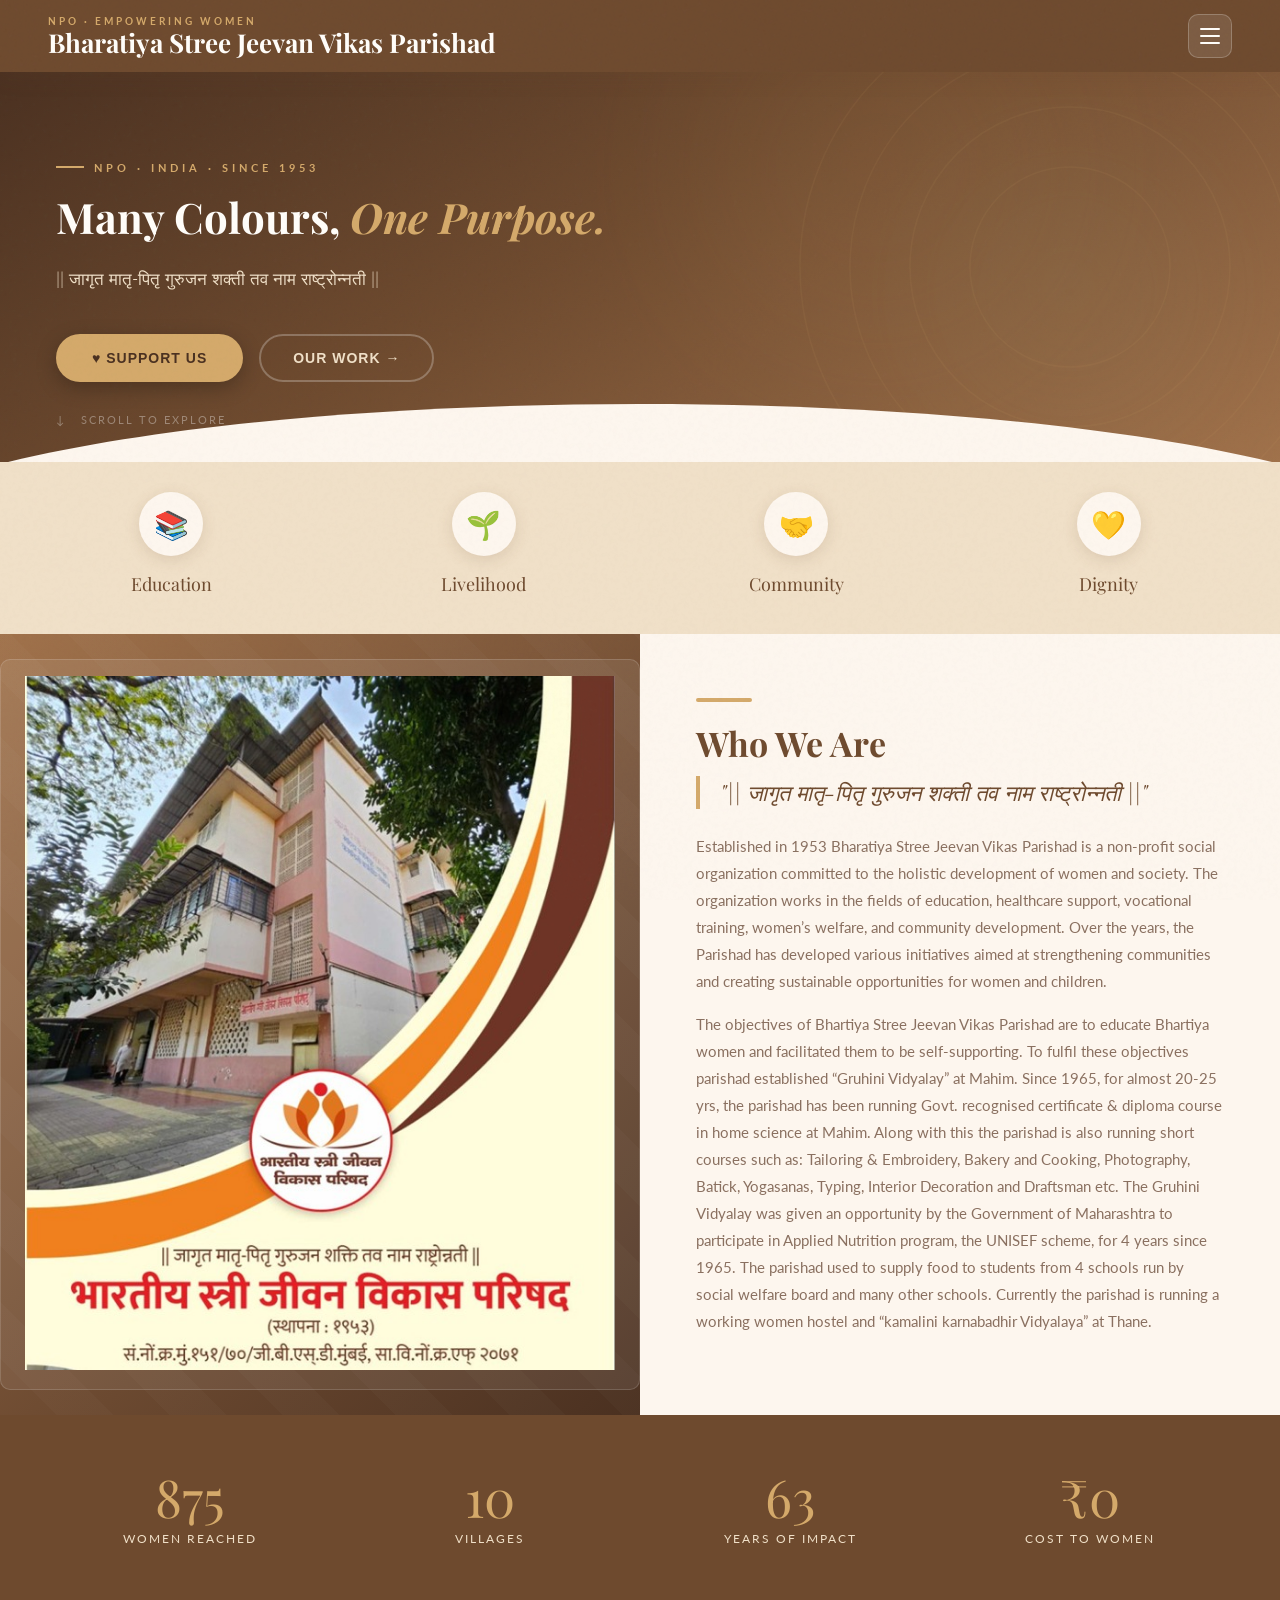
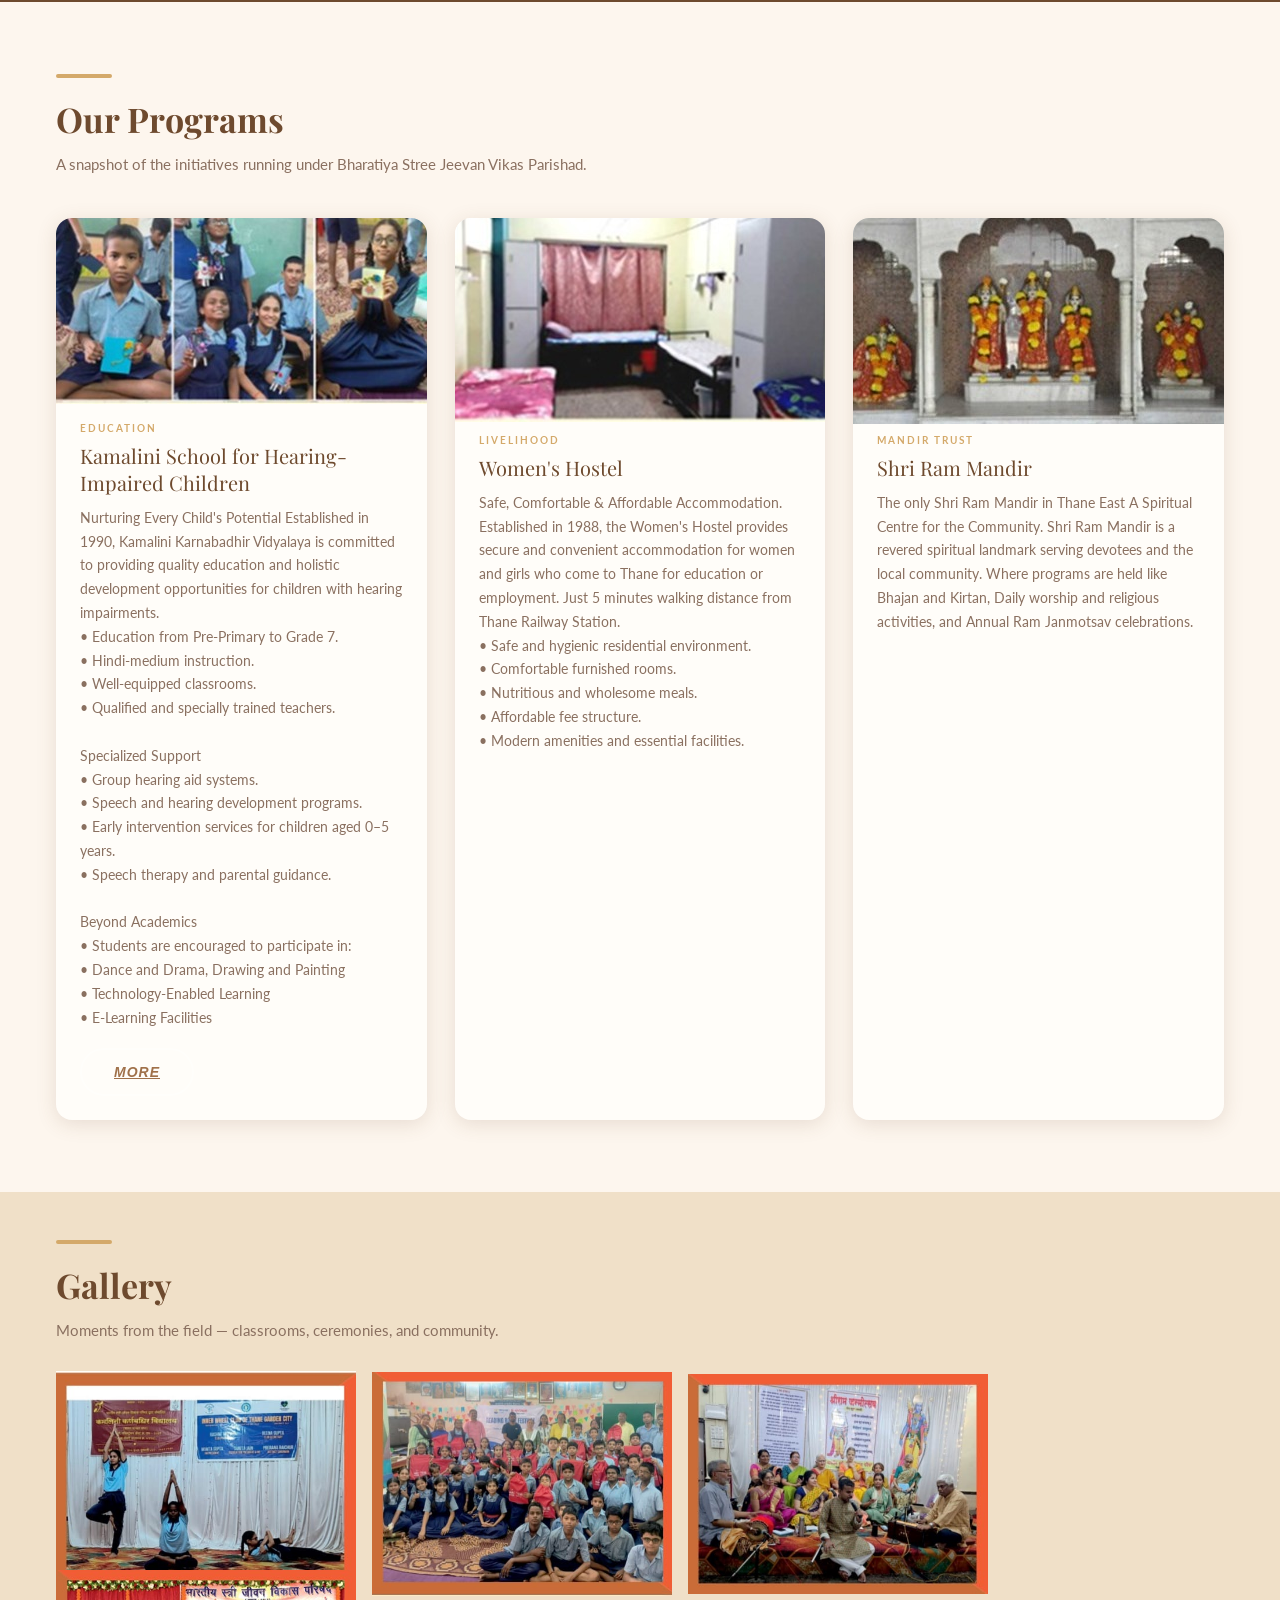
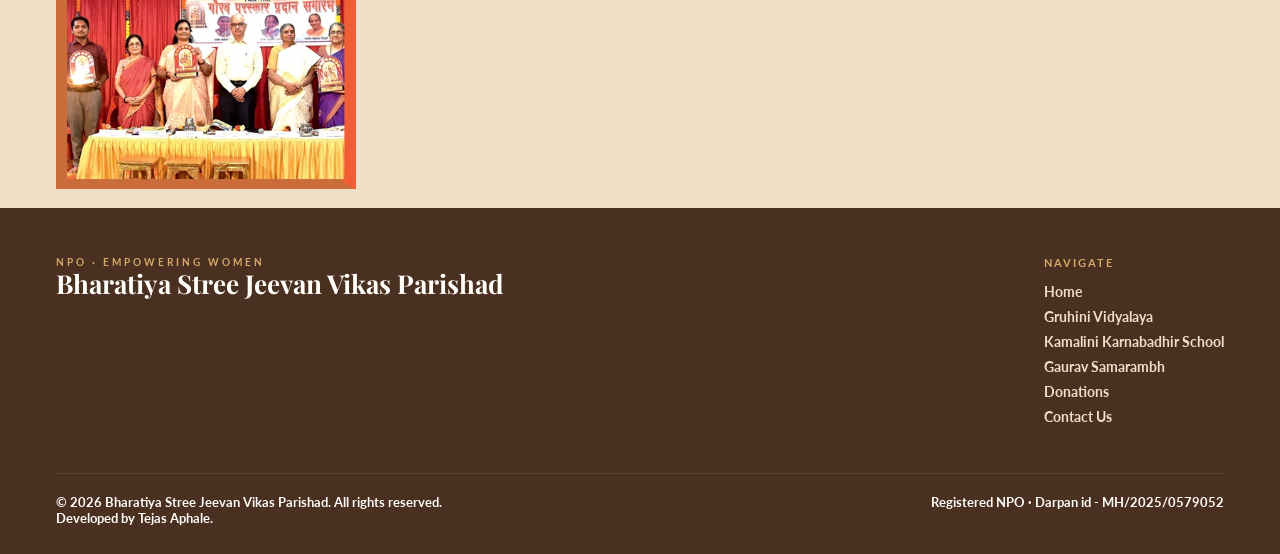
==== commit d3d6c2da: "updated main page" ====
--- a/index.html
+++ b/index.html
@@ -148,12 +148,12 @@
         Over the years, the Parishad has developed various initiatives aimed at strengthening communities and creating sustainable opportunities for women and children.
       </p>
       <p>
-        The objectives of Bhartiya Stree Jeevan Vikas Parishad are to educate Bhartiya women and facilitated them to be self supporting.
-        To fulfil these objectives parishad established 'Gruhini vidyalay 'at mahim since 1965 for almost 20-25 yrs the parishad was running Govt recognised certificate & diploma course in home science at mahim.
-        Along with this the parishad was also running Short courses such as:Tailoring & Embroidery, Bakery and Cooking, Photography, Batick, Yogasanas, Typing, Interior or Decoration and Draftsman etc.
-        The Gruhini vidyalay was given an opportunity by the Government of Maharashtra to participate in Applied Nutrition program.the UNISEF scheme for 4 years since 1965.
-        Parishad used to supply food to students from  4 schools run by social welfare board and many other schools.
-        Currently the parishad is running a working women hostel and 'kamalini karnabadhir vidyalaya' at Thane
+        The objectives of Bhartiya Stree Jeevan Vikas Parishad are to educate Bhartiya women and facilitated them to be self-supporting.
+        To fulfil these objectives parishad established “Gruhini Vidyalay” at Mahim. 
+        Since 1965, for almost 20-25 yrs, the parishad has been running Govt. recognised certificate & diploma course in home science at Mahim. 
+        Along with this the parishad is also running short courses such as: Tailoring & Embroidery, Bakery and Cooking, Photography, Batick, Yogasanas, Typing, Interior Decoration and Draftsman etc. 
+        The Gruhini Vidyalay was given an opportunity by the Government of Maharashtra to participate in Applied Nutrition program, the UNISEF scheme, for 4 years since 1965. 
+        The parishad used to supply food to students from 4 schools run by social welfare board and many other schools. Currently the parishad is running a working women hostel and “kamalini karnabadhir Vidyalaya” at Thane.
       </p>
       
     </div>
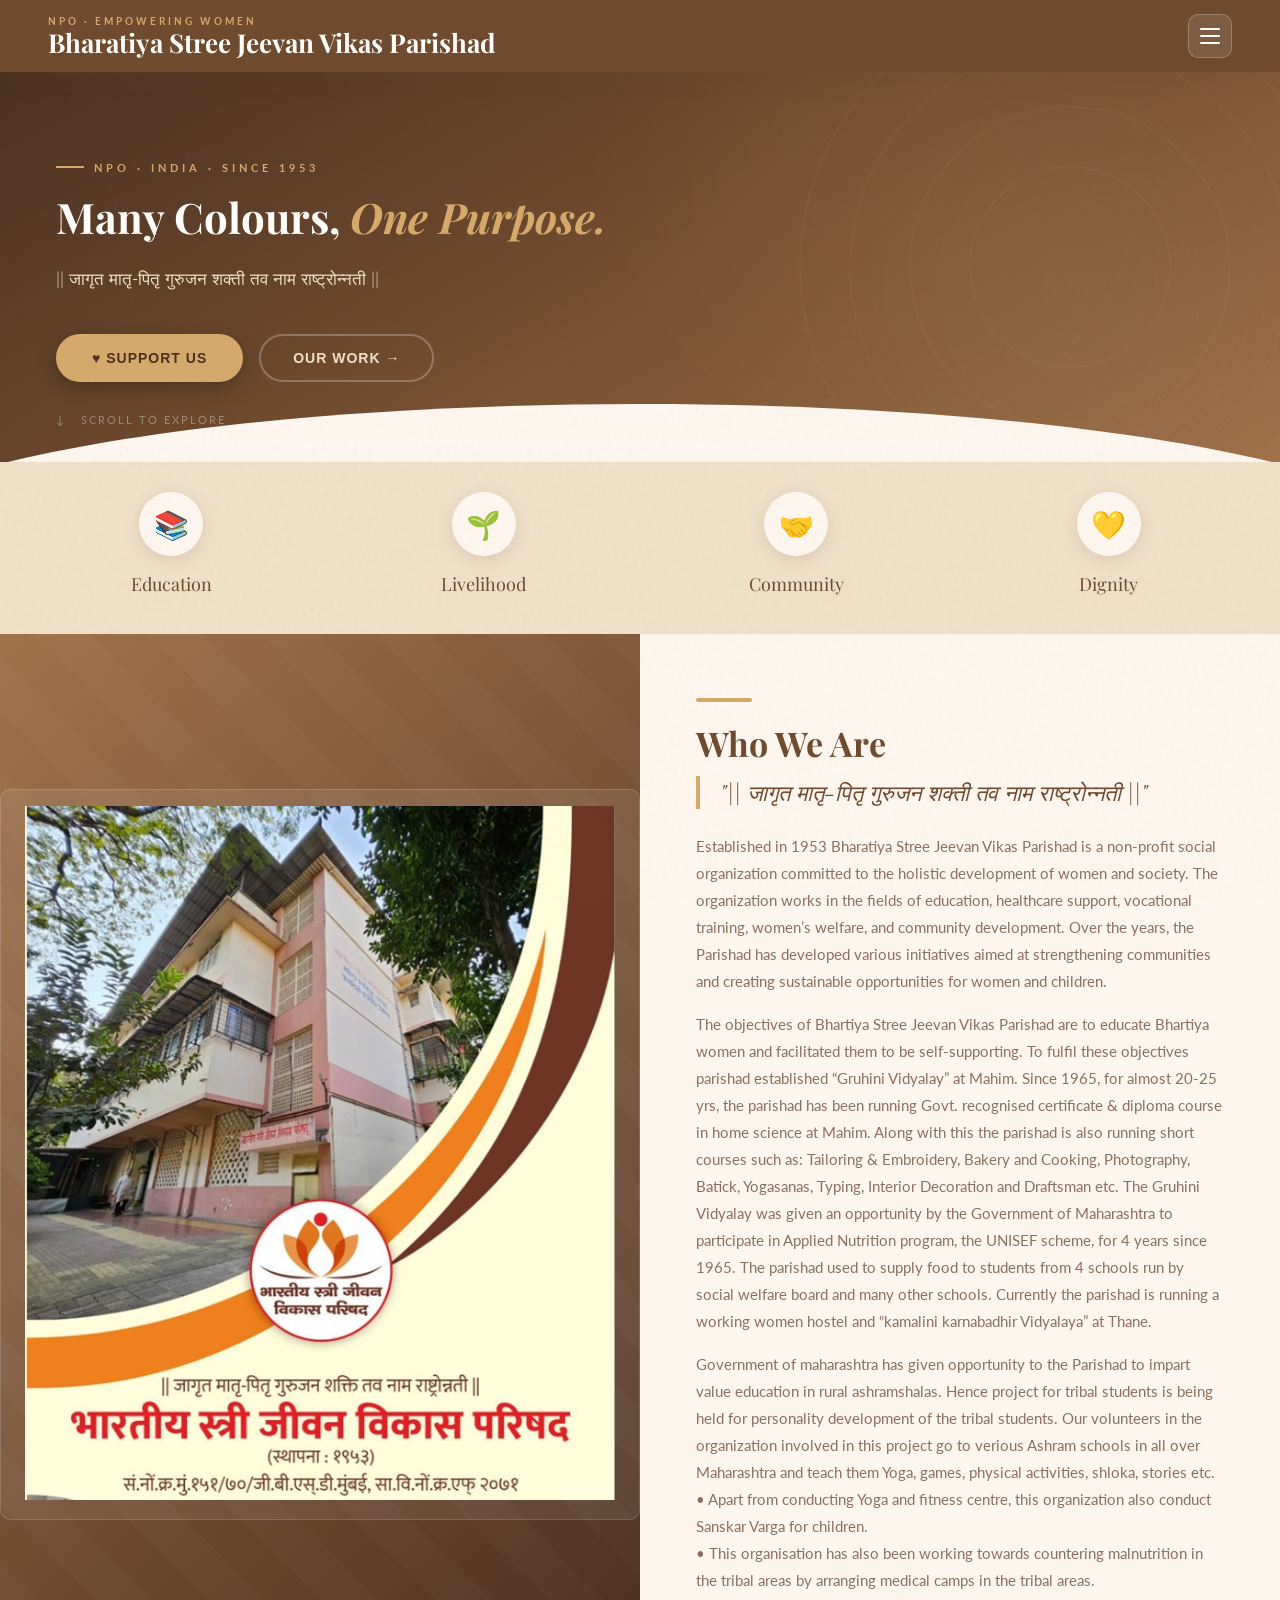
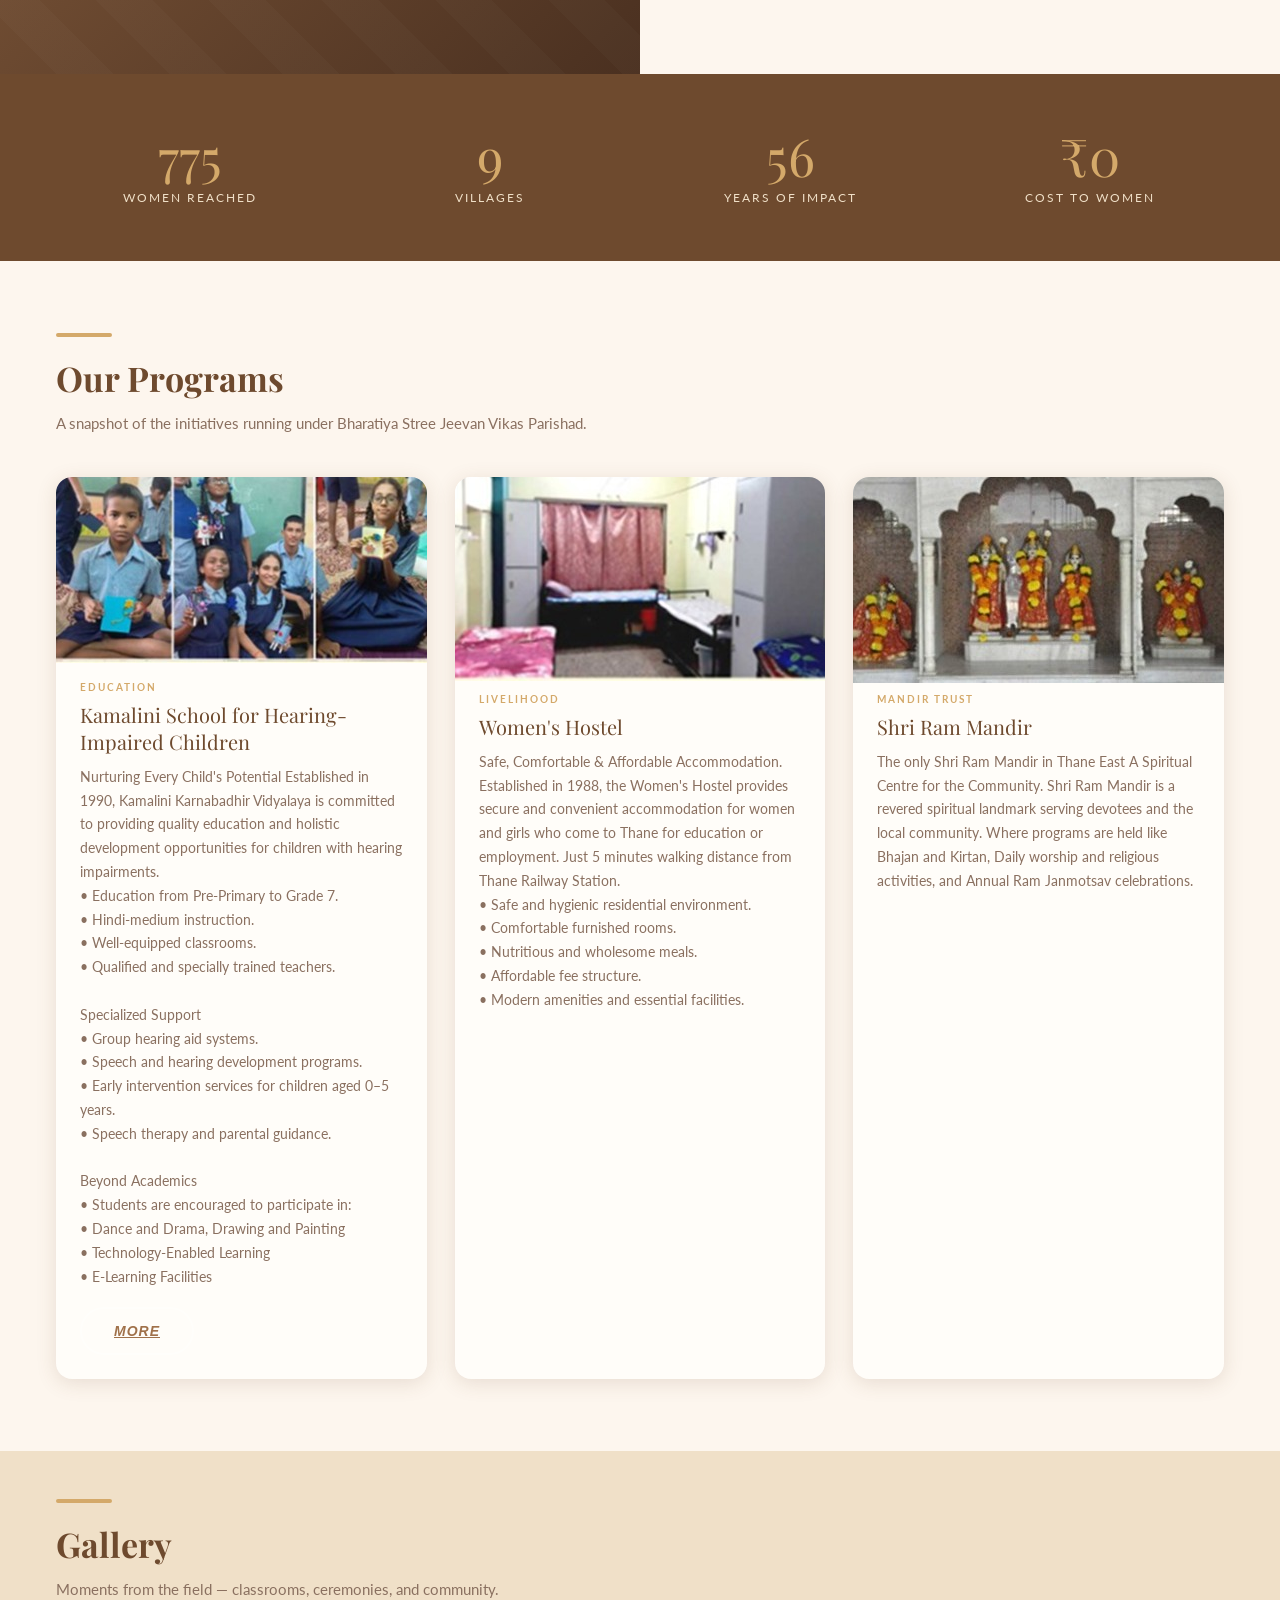
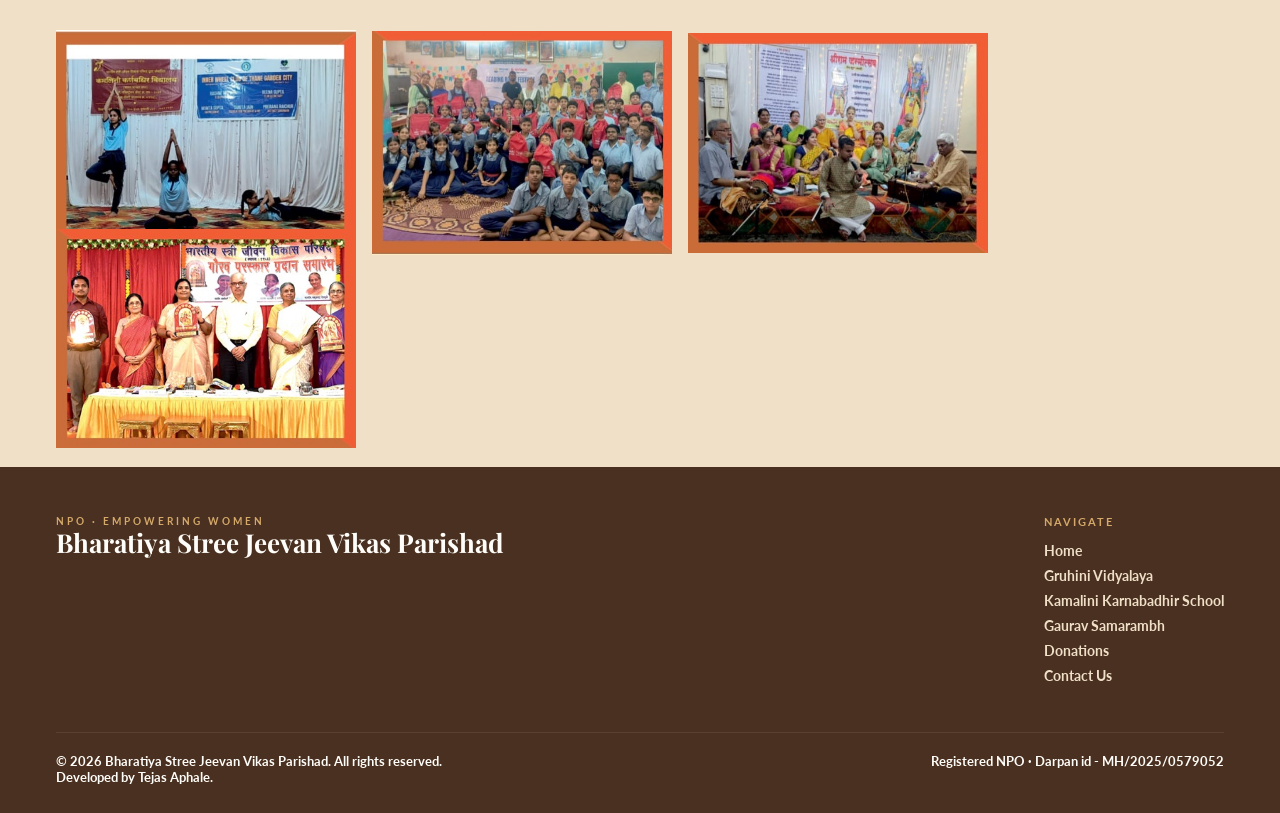
==== commit d73ccf64: "Changes for Yoga, Fitness, & Sanskar Verg" ====
--- a/index.html
+++ b/index.html
@@ -155,7 +155,11 @@
         The Gruhini Vidyalay was given an opportunity by the Government of Maharashtra to participate in Applied Nutrition program, the UNISEF scheme, for 4 years since 1965. 
         The parishad used to supply food to students from 4 schools run by social welfare board and many other schools. Currently the parishad is running a working women hostel and “kamalini karnabadhir Vidyalaya” at Thane.
       </p>
-      
+      <p>
+        Government of maharashtra has given opportunity to the Parishad to impart value education in rural ashramshalas. Hence project for tribal students is being held for personality development of the tribal students. Our volunteers in the organization involved in this project go to verious Ashram schools in all over Maharashtra and teach them Yoga, games, physical activities, shloka, stories etc.
+        <br>•	Apart from conducting Yoga and fitness centre, this organization also conduct Sanskar Varga for children.
+        <br>•	This organisation has also been working towards countering malnutrition in the tribal areas by arranging medical camps in the tribal areas.
+      </p>
     </div>
   </div>
 
@@ -949,7 +953,6 @@
     </div>/testimony-grid -->
   </div>
 
-</div><!-- /future2 -->
 
 <!-- ════════════════════════════════════
      PAGE: Footer
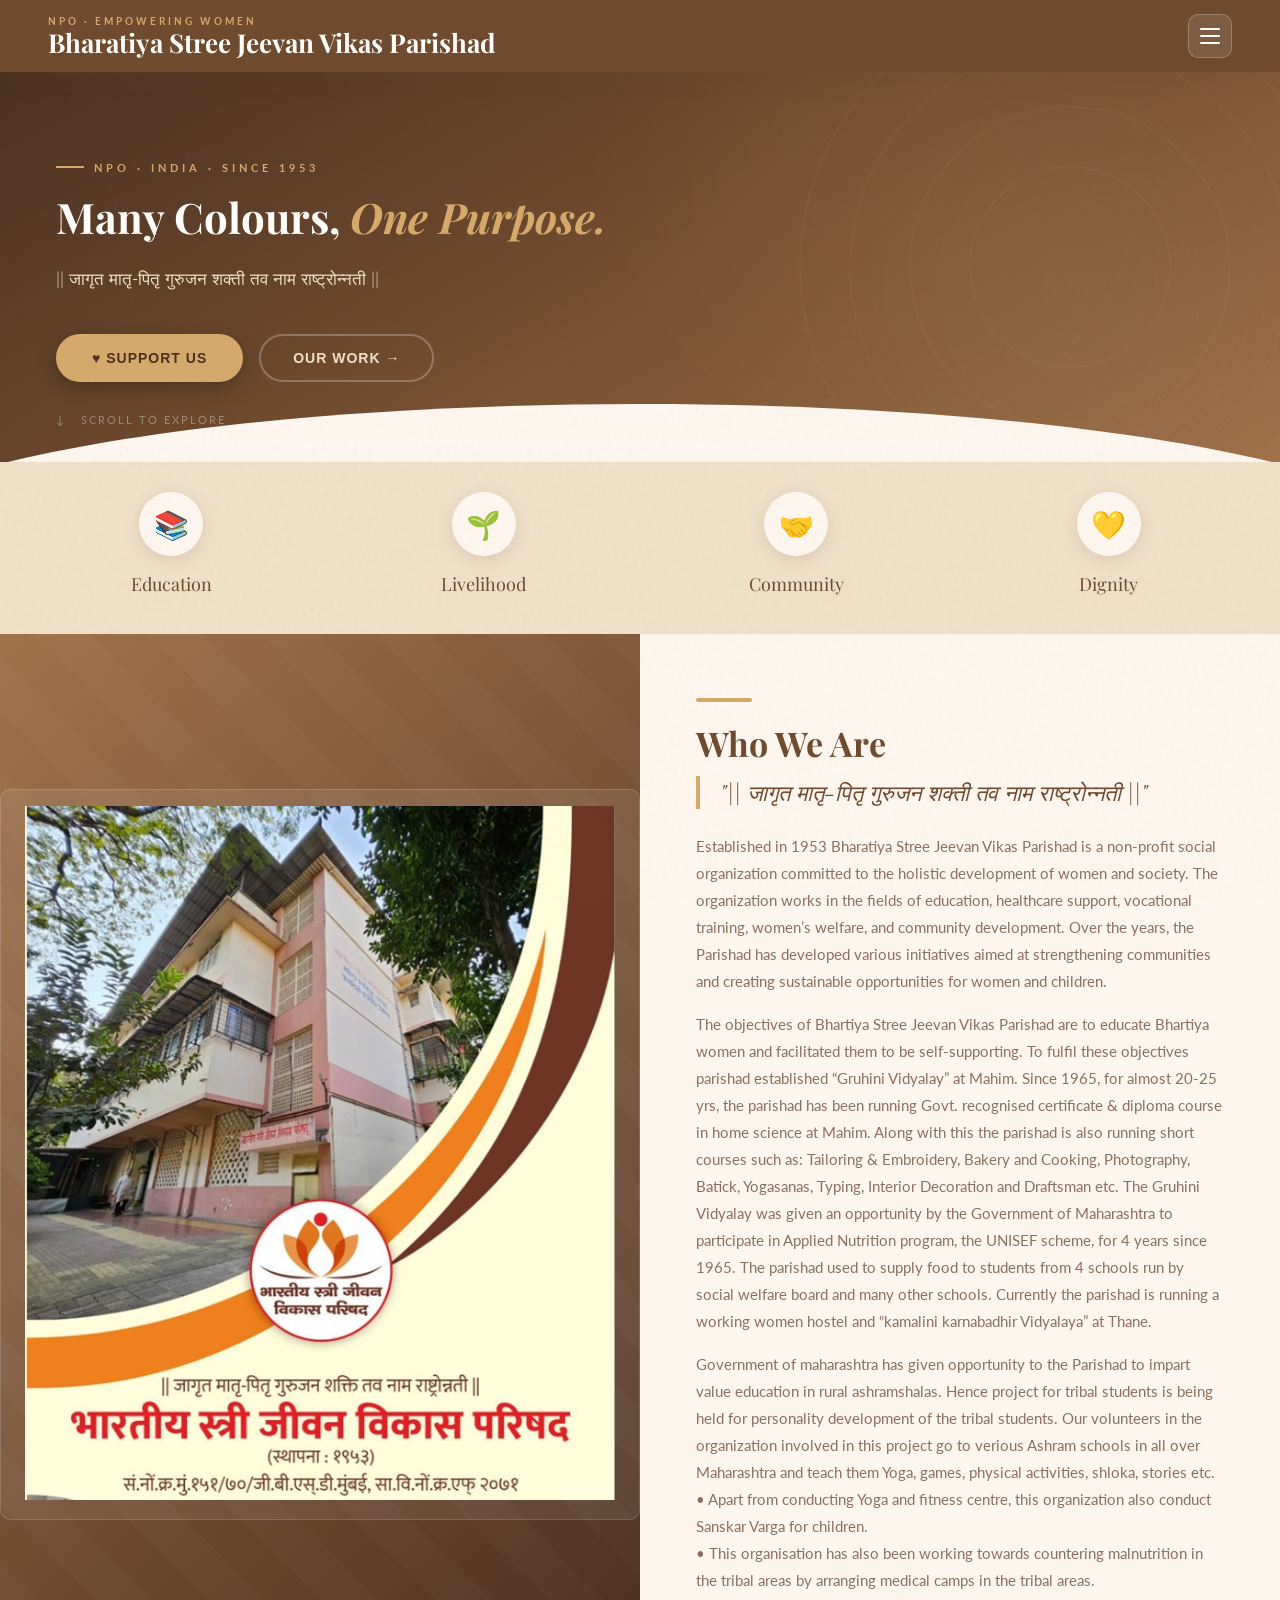
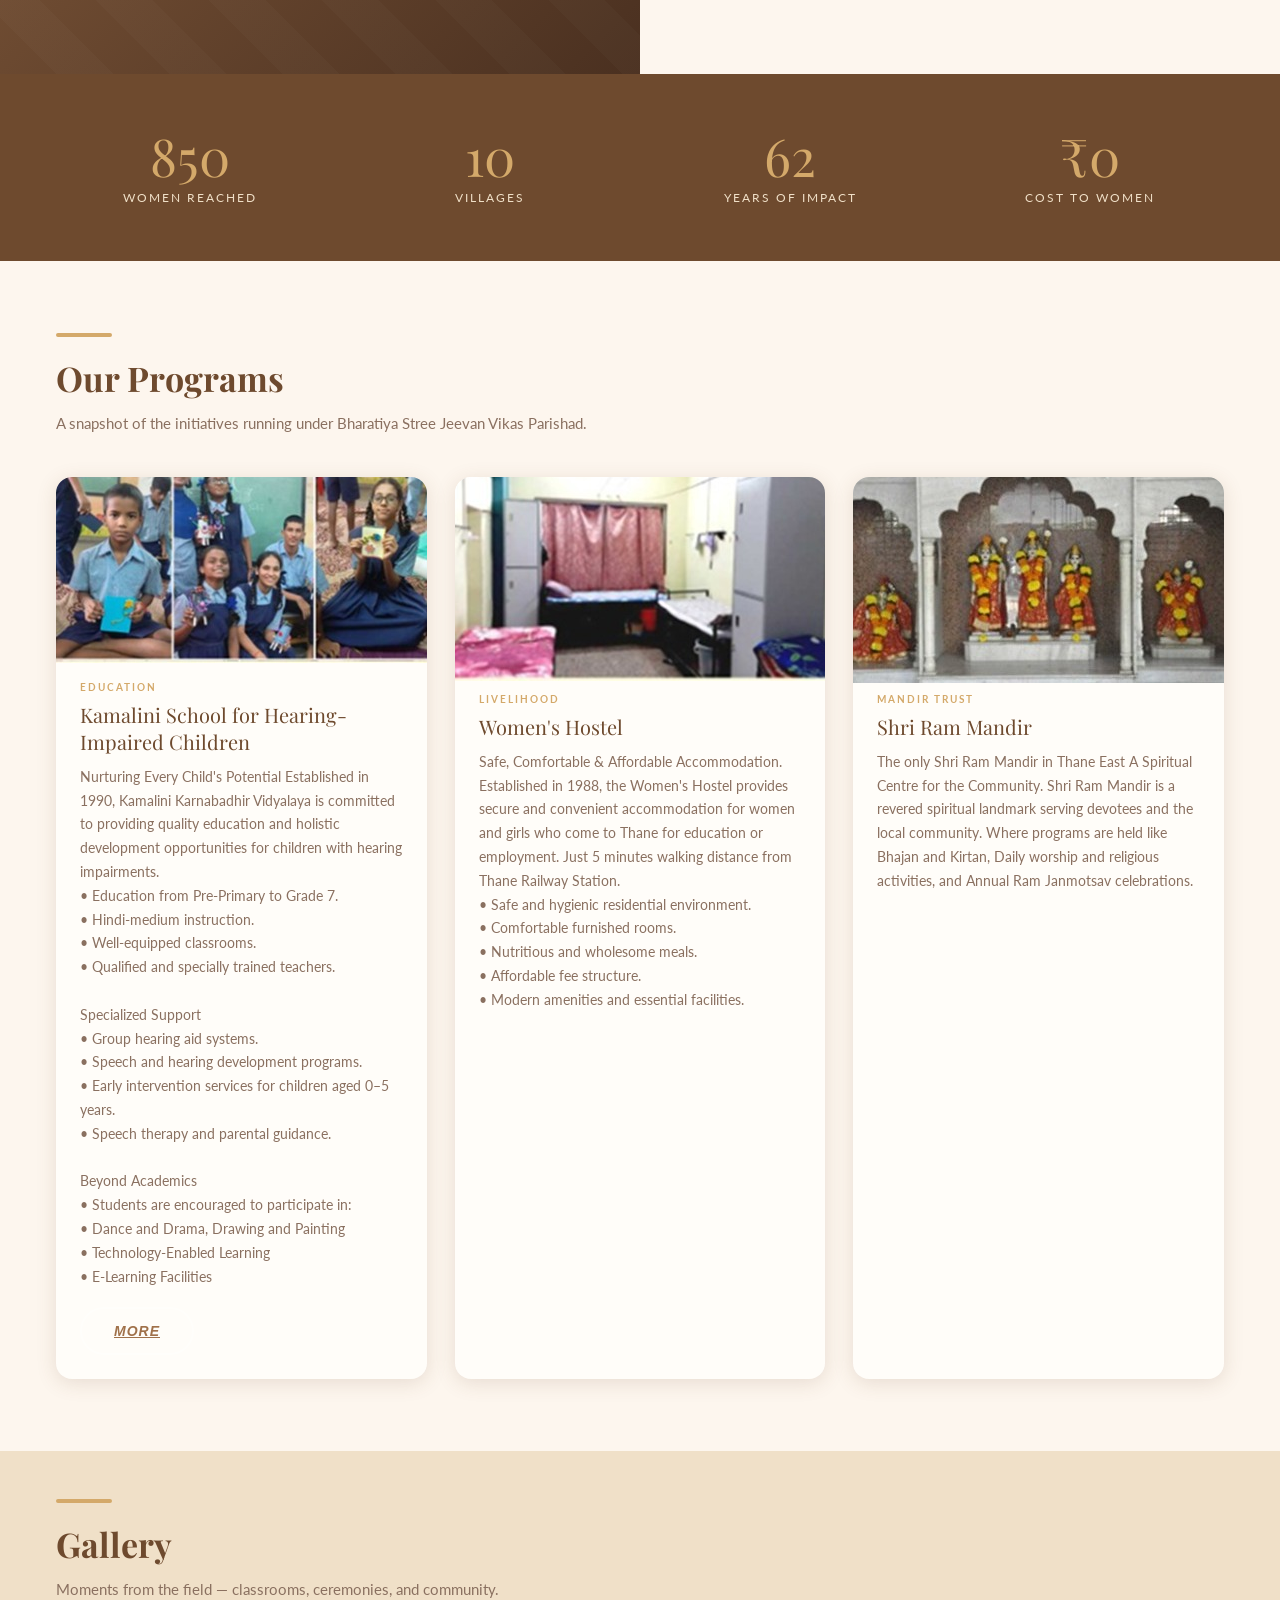
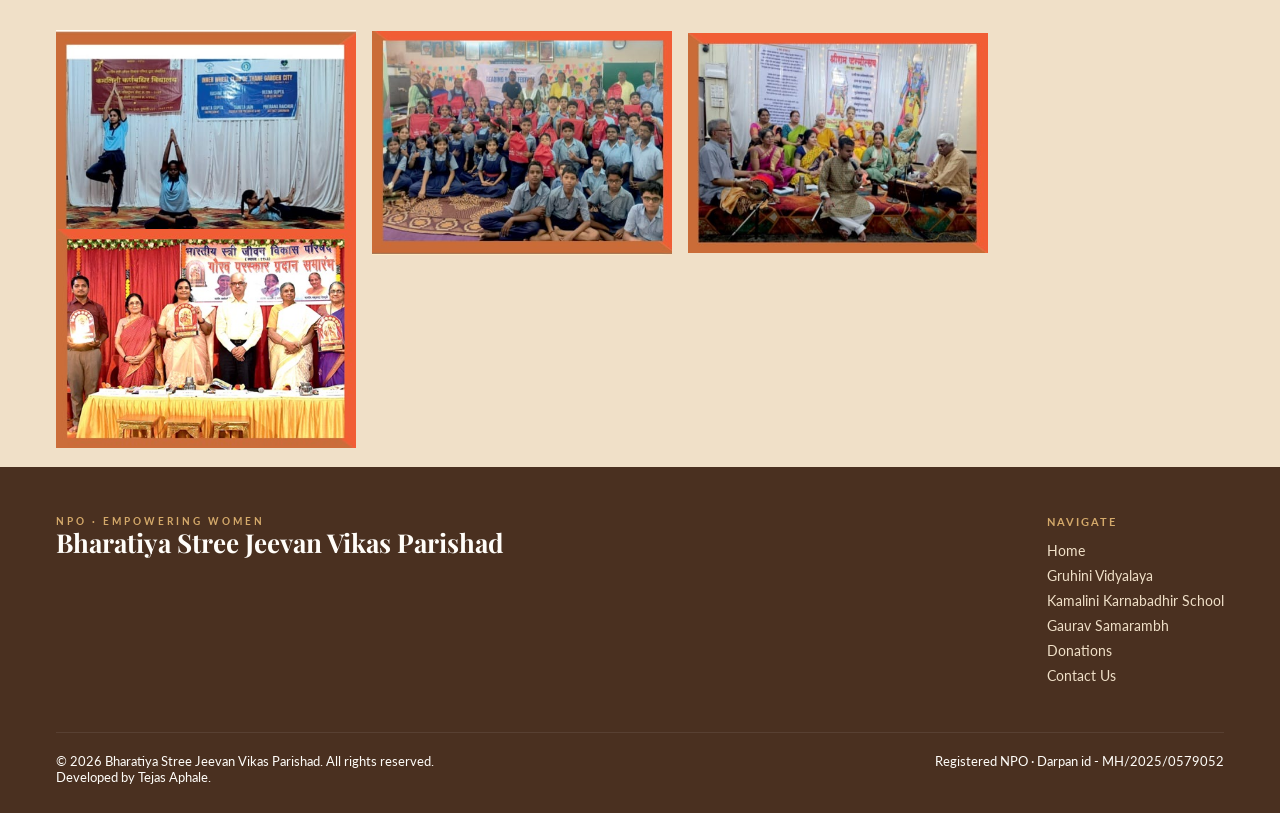
==== commit 19084c75: "refactored project structure to have web pages rather single page" ====
--- a/index.html
+++ b/index.html
@@ -5,7 +5,7 @@
   <meta name="viewport" content="width=device-width, initial-scale=1.0"/>
   <meta http-equiv="Content-Type" content="text/html; charset=utf-8">
   <meta name="description" content="Bharatiya Stree Jeevan Vikas Parishad is NPO pioneering in Women's Development and Empowerment. It has many sub-organisations like Gruhini Vidyalay/ Grihini Vidyalay, Kamalini Karnabadhir School etc."> 
-  <meta name="keywords" content="HTML, CSS, JavaScript, NGO, NPO, Women welfare, Women development, Tribal Girls, Thane, Mahim">
+  <meta name="keywords" content="NGO, NPO, Women welfare, Women development, Tribal Girls, Thane, Mahim">
   
   <title>Bharatiya Stree Jeevan Vikas Parishad</title>
   <link rel="icon" href="images/favicon.png" type="image/x-icon">
@@ -43,27 +43,29 @@
     <strong>Bharatiya Stree Jeevan Vikas Parishad</strong>
   </div>
 
-  <button class="tab-btn active" onclick="showPage('home', this)" role="menuitem">
+  <a href="../index.html" class="tab-btn active">
     <span class="tab-icon">🏠</span> Home
-  </button>
-  <button class="tab-btn" onclick="showPage('gv', this)" role="menuitem">
+  </a>
+  <a href="gruhini vidyalaya/" class="tab-btn">
     <span class="tab-icon">📚</span> Gruhini Vidyalaya
-  </button>
-  <button class="tab-btn" onclick="showPage('kamalini', this)" role="menuitem">
+  </a>
+
+  <a href="kamalini school/" class="tab-btn">
     <span class="tab-icon">🦻</span> Kamalini Karnabadhir School
-  </button>
-  <button class="tab-btn" onclick="showPage('gaurav', this)" role="menuitem">
+  </a>
+  <a href="gaurav samarambh/" class="tab-btn">
     <span class="tab-icon">🏅</span> Gaurav Samarambh
-  </button>
+  </a>
 
   <div class="nav-divider"></div>
 
-  <button class="tab-btn" onclick="showPage('donate', this)" role="menuitem">
+  <a href="donations/" class="tab-btn">
     <span class="tab-icon">♥</span> Donations
-  </button>
-  <button class="tab-btn" onclick="showPage('contact', this)" role="menuitem">
+  </a>
+
+  <a href="contact/index.html" class="tab-btn">
     <span class="tab-icon">📞</span> Contact Us
-  </button>
+  </a>
 
   <div class="nav-footer">© Bharatiya Stree Jeevan Vikas Parishad · All rights reserved</div>
 </div>
@@ -260,699 +262,6 @@
 
 </div><!-- /home -->
 
-<!-- ════════════════════════════════════
-     PAGE: GRUHINI VIDYALAYA
-════════════════════════════════════ -->
-<div id="gv" class="page">
-  <div class="gv-hero">
-    <div class="gv-hero-content">
-      <div class="gv-hero-eyebrow">A Program by Bharatiya Stree Jeevan Vikas Parishad</div>
-      <h1 class="gv-hero-title">Gruhini <em>Vidyalaya</em></h1>
-      <p class="gv-hero-sub">
-        <span class="ph">Darpan id - MH/2025/0609981</span>
-      </p>
-    </div>
-    <svg class="hero-curve" viewBox="0 0 1440 80" preserveAspectRatio="none" xmlns="http://www.w3.org/2000/svg">
-      <path d="M0,80 C360,0 1080,0 1440,80 L1440,80 L0,80 Z" fill="#fdf6ee"/>
-    </svg>
-  </div>
-
-  <!-- Mission -->
-  <div class="about-split">
-    <div class="about-text" style="padding:64px 56px;">
-      <div class="divider"></div>
-      <h2 class="section-title">About the Program</h2>
-      <blockquote>"Empowering women through education, sanskar, and self-reliance"</blockquote>
-      <p><h2><strong>Social work</strong></h2> <br> 
-
-        With the guidance of the Rashtra Sevika Samiti and the cooperation of the Bharatiya Stree Jeevan Vikas Parishad, Thane. 
-        Since 2007, Rashtra Sevika Samiti, Bharatiya Stree Jeevan Vikas Parishad, Thane has been implementing a special project for the education of girls in rural and tribal areas along with the development of urban women.
-        <br><br>
-        The organization started patient assistant course for tribal girls in Thane district. Girls who pass 12th with above fifty percent marks are trained in ANM Auxiliary and Midwifery Nursing at SNDT University for 2 years. Accommodation, food, travel, education are provided free of charge by the organization for these girls.
-        Experienced doctors and nurses are helpful in training the girls. Hands-on practice, experience is provided from nearby hospitals. Till date 160 girls have taken education from this institution. All those girls carry good manners and outlook on life and are living in the society by being self-reliant. They show the direction of health and cleanliness to the tribal and rural communities, which are dominated by superstitions.
-        <br><br>
-        For these girls, accommodation, food, travel, and education facilities are provided free of cost by the institution.
-        <br><br>
-        Experienced doctors and nurses voluntarily participate in the girls’ training. Opportunities for practical training and experience are provided through hospitals. After completing the course, most of the girls work in their own villages while earning a livelihood.
-        <br><br></p>
-
-      <p><h2><strong>Humble request</strong></h2> <br>
-        Greetings,
-        <br><br>
-        Since 1957, Gruhini Vidyalaya has been conducting activities that support the overall development of women and their families.
-        <br><br>
-        Earlier, the school conducted many programs such as Home Science, Child Care Training, Kindergarten, Nursery Teacher Training classes, hobby classes, and Home Health programs. Over time, keeping in mind the needs of society, these activities were modified.
-        <br><br>
-        At present, Yoga classes, Dance classes, and value-education camps for schoolgirls are also conducted
-        <br><br>
-        Also Gruhini Vidyalay enhances health awareness among these schoolgirls. <br/> <br/></p>
-
-      <p class="blink"><strong>Appeal <br/>
-          We are certified non profit organisation sustained entirely by Donations by every day citizens. <br/>
-          Want to help us, <br>
-          
-          Please help us by Donations. Kindly visit the Donations tab.
-        </strong></p>
-    </div>
-    <div class="about-img-gv" >
-      <div class="about-img-label"><img src="images/gruhini-ai-photo-2.jpeg" alt="Gruhini Vidyalay pamplet" style="max-width: 100%; height: auto;" oncontextmenu="return false;" ondragstart="return false;" loading="lazy"><br/><small style="margin-top:6px; display:block; opacity:0.7;"></small></div>
-    </div>
-  </div>
-
-  <!-- Stats
-  <div class="stats-strip">
-    <div class="stat-item reveal">
-      <div class="stat-number">[ X ]</div>
-      <div class="stat-label">Students Enrolled</div>
-    </div>
-    <div class="stat-item reveal">
-      <div class="stat-number">[ X ]</div>
-      <div class="stat-label">Batches Completed</div>
-    </div>
-    <div class="stat-item reveal">
-      <div class="stat-number">[ X ]</div>
-      <div class="stat-label">Locations</div>
-    </div>
-    <div class="stat-item reveal">
-      <div class="stat-number">[ X ]</div>
-      <div class="stat-label">[ Your Metric ]</div>
-    </div>
-  </div>
-
-  What we teach
-  <div class="section">
-    <div class="reveal">
-      <div class="divider"></div>
-      <h2 class="section-title">What We Teach</h2>
-      <p class="section-sub">[ One sentence summarising the curriculum or learning areas. ]</p>
-    </div>
-    <div class="card-grid">
-      <div class="card">
-        <div class="card-img">📸 Image Placeholder</div>
-        <div class="card-body">
-          <div class="card-label">Module 1</div>
-          <div class="card-title">[ Subject / Skill ]</div>
-          <p class="card-text">[ Brief description of what is taught in this module, duration, and learning outcomes. ]</p>
-        </div>
-      </div>
-      <div class="card">
-        <div class="card-img">📸 Image Placeholder</div>
-        <div class="card-body">
-          <div class="card-label">Module 2</div>
-          <div class="card-title">[ Subject / Skill ]</div>
-          <p class="card-text">[ Brief description of this module. ]</p>
-        </div>
-      </div>
-      <div class="card">
-        <div class="card-img">📸 Image Placeholder</div>
-        <div class="card-body">
-          <div class="card-label">Module 3</div>
-          <div class="card-title">[ Subject / Skill ]</div>
-          <p class="card-text">[ Brief description of this module. ]</p>
-        </div>
-      </div>
-    </div>
-  </div> -->
-
-  <!-- ── TESTIMONY SECTION ── -->
-  <div class="gv-testimony">
-
-    <div class="reveal">
-      <div class="divider"></div>
-      <h2 class="section-title">What Our Students Say</h2>
-      <p class="section-sub">Voices from the women who have been through this program.</p>
-    </div>
-
-    <div class="gv-testimony-grid">
-
-      <!-- ── PORTRAIT VIDEO (vertical, phone-style 9:16) ── -->
-      <div class="gv-testimony-card reveal">
-        <div class="gv-vid-wrap portrait-vid">
-          <video controls controlsList="nodownload" oncontextmenu="return false;" preload="metadata">
-              <source src="videos/gruhini-testimony-2.mp4" type="video/mp4">
-            </video>
-        </div>
-        <div class="gv-testimony-body">
-          <!-- <div class="gv-testimony-name">[ Name ]</div> -->
-          <div class="gv-testimony-quote">Experience shared by one of our student</div>
-        </div>
-      </div>
-
-      <!-- ── LANDSCAPE VIDEO (horizontal, camera-style 16:9) ── -->
-      <!-- <div class="gv-testimony-card reveal">
-        <div class="gv-vid-wrap landscape-vid">
-          
-            ✏️ DROP YOUR LANDSCAPE VIDEO HERE:
-            <video controls>
-              <source src="" type="video/mp4">
-            </video>
-         
-          <div class="gv-vid-overlay">
-            <div class="gv-play-btn">▶</div>
-            <span class="gv-vid-label">Landscape Video</span>
-            <small class="gv-vid-hint">16 : 9 · Camera / Horizontal</small>
-          </div>
-        </div>
-        <div class="gv-testimony-body">
-          <div class="gv-testimony-name">[ Name ]</div>
-          <div class="gv-testimony-role">[ Batch / Village ]</div>
-          <div class="gv-testimony-quote">"[ Short quote. ]"</div>
-        </div>
-      </div> -->
-
-      <!-- ── PORTRAIT VIDEO (vertical, phone-style 9:16) ──
-      <div class="gv-testimony-card reveal">
-        <div class="gv-vid-wrap portrait-vid">
-          
-        </div>
-      </div> -->
-
-      <!-- ── LANDSCAPE VIDEO (horizontal, camera-style 16:9) ──
-      <div class="gv-testimony-card reveal">
-        <div class="gv-vid-wrap landscape-vid">
-        </div>
-      </div> -->
-
-    </div><!-- /gv-testimony-grid -->
-  </div><!-- /gv-testimony -->
-
-
-  <!-- Gallery -->
-  <div class="section-sm" style="background:var(--sand);">
-    <div class="reveal">
-      <div class="divider"></div>
-      <h2 class="section-title">Gallery</h2>
-    </div>
-    <div class="gallery-grid reveal">
-      <div class="gallery-item" ><br/><small style="color:var(--muted)"><img src="images/gruhini-gallary-1.jpeg" alt="Photo 1" style="max-width: 100%; height: auto;" oncontextmenu="return false;" ondragstart="return false;" loading="lazy"></small></div>
-      <div class="gallery-item" ><br/><small><img src="images/gruhini-gallery-photo-2.jpeg" alt="Photo 2" style="max-width: 100%; height: auto;" oncontextmenu="return false;" ondragstart="return false;" loading="lazy"></small></div>
-      <!-- <div class="gallery-item" style="background:linear-gradient(135deg,var(--earth),var(--bark));">📸<br/><small style="color:var(--sand)">Photo 3</small></div>
-      <div class="gallery-item" style="background:linear-gradient(135deg,var(--sage),var(--earth));">📸<br/><small style="color:var(--sand)">Photo 4</small></div> -->
-    </div>
-  </div>
-
-  
-</div><!-- /gv -->
-
-<!-- ════════════════════════════════════
-     PAGE: CONTACT
-════════════════════════════════════ -->
-<div id="contact" class="page">
-  <div class="contact-hero">
-    <div class="divider" style="background:var(--warm);"></div>
-    <h2>Get in Touch</h2>
-    <p>We'd love to hear from you — whether you're a volunteer, donor, partner, or someone who simply wants to know more.</p>
-  </div>
-
-  <div class="contact-details">
-    <div class="contact-card reveal">
-      <h2>Bharatiya Stree Jeevan Vikas Parishad</h2><br>
-      <div class="contact-card-icon">📍</div>
-      <h4>Address</h4>
-      <p><a href="https://maps.app.goo.gl/ou6Yc6HAQpyL1vH49"><u>Matoshree Jijamata Marg, Rajlaxman Society,<br> Daulat Nagar, Thane East,<br> Thane - 400603</u></a></p>
-      <br>
-
-      <div class="contact-card-icon">📞</div>
-      <h4>Phone</h4>
-      <p><a href="tel:+919324103900">+91 9324103900</a> / <a href="tel:+919819427023">+91 9819427023</a></p>
-      <br>
-
-      <div class="contact-card-icon">✉️</div>
-      <h4>Email</h4>
-      <p><a href="mailto:bsjvp1953@gmail.com">bsjvp1953@gmail.com</a></p>
-    </div>
-   
-
-    <div class="contact-card reveal">
-      
-      <h2>Gruhini Vidyalay</h2><br>
-      <div class="contact-card-icon">📍</div>
-      <h4>Address</h4>
-      <p><a href="https://maps.app.goo.gl/Y9KRJLH1iVPFecGbA"><u>9-10 Owner's Court,<br/>Mogul Lane, Mahim,<br>Mumbai - 400016</u></a></p>
-      <br>
-
-      <div class="contact-card-icon">📞</div>
-      <h4>Phone</h4>
-      <p><a href="tel:+919969128435">+91 9969128435</a></p>
-      <br>
-
-      <div class="contact-card-icon">✉️</div>
-      <h4>Email</h4>
-      <p><a href="mailto:gruhinividyalay@gmail.com">gruhinividyalay@gmail.com</a></p>
-    </div>
-  </div>
-</div>
-
-
-<!-- ════════════════════════════════════
-     PAGE: DONATIONS
-════════════════════════════════════ -->
-<div id="donate" class="page">
-  <div class="donate-hero">
-    <div class="divider" style="background:rgba(255,255,255,0.4);"></div>
-    <h2>Support Our Work</h2>
-    <p>Your generosity directly funds education, livelihood, and dignity for women across communities.</p>
-  </div>
-
-  <div class="donate-placeholder">
-    <strong>Wanna help our initiative?<br><br>
-      For Gruhini Vidyalay
-      <br><br>
-      Please contact below number for Donations.
-      <br><br>
-      Please contact - 9969128435
-      <br><br>
-
-      For Bharatiya Stree Jeevan Vikas Parishad
-      <br><br>
-      Contact - 9819427023 or 9324103900
-
-      <br><br><br>
-
-      Tax rebate available for both of above under 80G
-      <br><br><br>
-    <div class="donate-placeholder-icon">♥</div>
-    </div>
-</div><!-- /donate -->
-
-<!-- ════════════════════════════════════
-     PAGE: Kamalini School
-════════════════════════════════════ -->
-<div id="kamalini" class="page">
-
-  <!-- ── HERO: logos + license + title ── -->
-  <div class="prog-hero">
-
-  <!-- ── HERO: logos in opposite corners, license below title ── -->
-  <div class="prog-hero">
-
-    <!-- TOP-LEFT: square logo -->
-    <div class="prog-logo-left">
-      <div class="prog-logo-sq" title="Replace inner content with <img src='your-logo.png'>">
-        <img src="images/kamalini-logo.jpeg" alt="logo" oncontextmenu="return false;" ondragstart="return false;" loading="lazy">
-      </div>
-    </div>
-
-    <!-- TOP-RIGHT: rectangular landscape logo -->
-    <div class="prog-logo-right">
-      <div class="prog-logo-rect" title="Replace inner content with <img src='your-logo.png'>">
-        <img src="images/kamalini-saraswati.jpeg" alt="kamalini-saraswati" oncontextmenu="return false;" ondragstart="return false;" loading="lazy">
-      </div>
-    </div>
-
-    <!-- Program title + tagline + registration numbers -->
-    <div class="prog-hero-body">
-      <div class="prog-hero-eyebrow">A Program by Bharatiya Stree Jeevan Vikas Parishad</div>
-      <h1 class="prog-hero-title">Kamalini <em>Karnabadhir School</em></h1>
-      <p class="prog-hero-sub">Google page link - <a href="https://share.google/eSviLrl71iJUUzcaE">https://share.google/eSviLrl71iJUUzcaE</a> <br>
-      Mobile no: <a href="tel:+919967298096"> 9967298096</a> <br>
-      Mail id: <a href="mailto:kamalinithi.90@gmail.com"> kamalinithi.90@gmail.com</a> <br>
-      Working hours: <b>Monday to Friday, 10:00 AM – 4:00 PM</b>
-      </p>
-
-      <!-- Registration / licence numbers — right below the tagline -->
-      <div class="prog-hero-regs">
-        <div class="prog-reg-pill">
-          <span class="prog-reg-label">School licence no.</span>
-          <span class="prog-reg-value">0114/02/12/1998</span>
-        </div>
-
-        <br>
-
-        <div class="prog-reg-pill">
-          <span class="prog-reg-value">महाराष्ट्र शासन दिव्यांग कल्याण विभाग पुणे </span>
-        </div>
-        <div class="prog-reg-pill">
-          <span class="prog-reg-value"> संस्था दिव्यांग आयुक्तालयाशी संलग्न आहे</span>
-        </div>
-      </div>
-    </div>
-
-    <svg class="prog-hero-curve" viewBox="0 0 1440 64" preserveAspectRatio="none" xmlns="http://www.w3.org/2000/svg">
-      <path d="M0,64 C360,0 1080,0 1440,64 L1440,64 L0,64 Z" fill="#fdf6ee"/>
-    </svg>
-  </div><!-- /prog-hero -->
-
-  <!-- ── WRITTEN CONTENT ── -->
-  <div class="prog-content">
-
-    <div class="reveal">
-      <div class="divider"></div>
-      <h2 class="section-title">About This Program</h2>
-    </div>
-
-    <!-- Pull quote — a short impactful line -->
-    <div class="prog-pull-quote reveal">
-      "Teach a child to speak by first helping them hear."
-    </div>
-
-    <!-- Opening body text -->
-    <p class="prog-body-text reveal">
-      Kamlini Karnabadhir Vidyalaya, Thane (East), has been serving hearing-impaired children since 1990. <br>
-      Currently, about 60 students from pre-primary to seventh standard are receiving education in the school. <br> <br>
-      Since 2017, the school has been running an Early Intervention Department. Through this department, children are admitted at a very young age and are guided for cochlear implant surgery when appropriate. Speech and language development training is provided. By using these interventions, the school successfully integrated 4 students in 2019 and 1 student in 2022 into mainstream schools. These students have continued their education successfully and have passed school examinations.
-    </p>
-
-    <p class="prog-body-text reveal">
-      Apart from academic education, students are also given opportunities to learn vocational and life skills. Training is provided in: <br>
-        •	Photography <br>
-        •	Fabric painting <br>
-        •	Warli painting <br>
-        •	Jewellery making from paper quilling <br>
-        •	Hand embroidery <br>
-        •	Tailoring and other practical skills <br><br>
-      Various social awareness and community participation activities are also conducted for students. Students appear for scholarship examinations and achieve commendable results. They participate in many competitions and receive prizes and recognition. After completing secondary education, students are encouraged to pursue higher education and become self-reliant. Many former students are now professionally employed and leading happy family and social lives.
-    </p>
-
-    <p class="prog-body-text reveal">
-      Who may contact us:  Does your child: <br>
-      • Not hear sounds since birth? <br>
-      • Not speak? <br>
-
-      How to contact us: In such case you can contact us at below address. As we are a special school for hearing-impaired students in Thane <br>
-      Near Nakhwa High School, Rajmata Jijamata Road, Thane (East)
-    </p>
-    
-    <div class="prog-divider reveal"><span>🌿</span></div>
-
-    <p class="prog-body-text reveal">
-      More details: <br>
-      •  Along with academic education, the students are also provided with pre-vocational training. These students possess IQ, SQ, and EQ levels comparable to those of other mainstream students, and they are excelling by developing their own unique abilities. <br>
-      •  Additionally, for children in the 0-3 years age group, parents are guided regarding cochlear implant surgery. Properly trained students are given opportunities for inclusive education in mainstream schools. <br>
-
-      •  Speech and hearing training for children aged 0–5 years, guidance for cochlear implants, AVT
-        (Auditory Verbal Therapy) services, and parent counseling. <br>
-
-      •  Specialized speech and hearing rooms with expert guidance for speech and hearing
-        development. <br>
-
-      •  Computer classes, career guidance, and employment-related support. <br>
-
-      •  Mid-day meal facilities, educational books, and learning materials provided to students. <br>
-
-      •  Students are given opportunities to participate in Maharashtra State-level art examinations. <br>
-
-      •  Continuous efforts are made for the all-round development of students.
-    </p>
-
-    <p class="blink">
-      <strong> If financial assistance is provided for hearing aids, the students' progress could become even more positive and impactful. </strong>
-    </p>
-
-    <!-- Topic chips — quick overview of focus areas
-    <div class="reveal" style="margin-bottom: 12px;">
-      <span class="prog-chip">[ Focus Area 1 ]</span>
-      <span class="prog-chip">[ Focus Area 2 ]</span>
-      <span class="prog-chip">[ Focus Area 3 ]</span>
-      <span class="prog-chip">[ Focus Area 4 ]</span>
-      <span class="prog-chip">[ Focus Area 5 ]</span>
-    </div> -->
-
-    <!-- Key facts row -->
-    <!-- <div class="prog-facts reveal">
-      <div class="prog-fact">
-        <div class="prog-fact-num">[ X ]</div>
-        <div class="prog-fact-label">Students Enrolled</div>
-      </div>
-      <div class="prog-fact">
-        <div class="prog-fact-num">[ X ]</div>
-        <div class="prog-fact-label">Batches Completed</div>
-      </div>
-      <div class="prog-fact">
-        <div class="prog-fact-num">[ X ]</div>
-        <div class="prog-fact-label">Locations</div>
-      </div>
-      <div class="prog-fact">
-        <div class="prog-fact-num">[ X ]</div>
-        <div class="prog-fact-label">[ Your Metric ]</div>
-      </div>
-      <div class="prog-fact">
-        <div class="prog-fact-num">[ X ]</div>
-        <div class="prog-fact-label">[ Your Metric ]</div>
-      </div>
-    </div> -->
-
-  </div><!-- /prog-content -->
-
-  <!-- ── VIDEOS ── -->
-  <div class="prog-videos-section">
-    <div class="reveal">
-      <div class="divider"></div>
-      <h2 class="section-title">Watch &amp; Learn</h2>
-      <!-- <p class="section-sub">[ One line about what these videos show — documentation, testimonials, event recordings, etc. ]</p> -->
-    </div>
-
-    <div class="videos-grid">
-
-      <!-- Video 1 – big featured -->
-      <div class="vid-cell big reveal">
-        <div class="vid-ph tall">
-          <video controls controlsList="nodownload" oncontextmenu="return false;" preload="metadata">
-            <source src="videos/Kamalini-Big-Video-comp.mp4" type="video/mp4">
-          </video>
-        </div>
-      </div>
-
-      <!-- Videos 2 & 3 stacked in the right column -->
-      <!-- <div class="vid-cell small reveal">
-        <div class="vid-ph medium">
-          
-        </div>
-      </div>
-      <div class="vid-cell small reveal">
-        <div class="vid-ph medium">
-          
-          <div class="vid-overlay">
-            <div class="vid-play" style="width:48px;height:48px;font-size:18px;">▶</div>
-            <span class="vid-label">Video 3 — [ Title ]</span>
-          </div>
-        </div>
-      </div> -->
-
-      <!-- Videos 4 & 5 – bottom row, equal width -->
-      <div class="vid-cell reveal" style="grid-column: span 6;">
-        <div class="vid-ph medium">
-          <video controls controlsList="nodownload" oncontextmenu="return false;" preload="metadata">
-            <source src="videos/kamalini-vidoe-2.mp4" type="video/mp4">
-          </video>
-        </div>
-      </div>
-      <div class="vid-cell reveal" style="grid-column: span 6;">
-        <div class="vid-ph medium">
-          <video controls controlsList="nodownload" oncontextmenu="return false;" preload="metadata">
-            <source src="videos/kamalini-video-3.mp4" type="video/mp4">
-          </video>
-        </div>
-      </div>
-
-    </div><!-- /videos-grid -->
-  </div><!-- /prog-videos-section -->
-
-  <!-- ── IMAGES: mixed portrait + landscape ── -->
-  <div class="prog-images-section">
-    <div class="reveal">
-      <div class="divider"></div>
-      <h2 class="section-title">In the Field</h2>
-      <!-- <p class="section-sub">[ One line about the photos — classroom shots, community events, graduation ceremonies, etc. ]</p> -->
-    </div>
-
-    <!-- CSS columns masonry — drop real <img> tags inside .prog-img-ph to replace -->
-    <div class="prog-img-masonry">
-
-      <!-- Portrait (vertical camera)
-      <div class="prog-img-item reveal">
-        <div class="prog-img-ph portrait c1"><img src="images/kamalini-portrait-1.jpg" alt="image 2" style="max-width: 100%; height: auto; object-fit: cover;" loading="lazy"></div>
-        <div class="prog-img-cap">[ Short caption — who or what is in this photo ]</div>
-      </div> -->
-
-      <!-- Landscape (horizontal camera) -->
-      <div class="prog-img-item reveal">
-        <div class="prog-img-ph landscape c2"><img src="images/kamalini-img-1.jpg" alt="image 1" style="max-width: 100%; height: auto; object-fit: cover;" oncontextmenu="return false;" ondragstart="return false;" loading="lazy"></div>
-        <!-- <div class="prog-img-cap"></div> -->
-      </div>
-
-      <!-- Portrait
-      <div class="prog-img-item reveal">
-        <div class="prog-img-ph portrait c3">📸<br/><small>Portrait Photo 3</small></div>
-        <div class="prog-img-cap">[ Caption ]</div>
-      </div> -->
-
-      <div class="prog-img-item reveal">
-        <div class="prog-img-ph wide c4"><img src="images/kamalini-img-5.jpg" alt="image 4" style="max-width: 100%; height: auto; object-fit: cover;" oncontextmenu="return false;" ondragstart="return false;" loading="lazy"></div>
-        <!-- <div class="prog-img-cap"></div> -->
-      </div> 
-
-      <!-- Landscape -->
-      <div class="prog-img-item reveal">
-        <div class="prog-img-ph landscape c1"><img src="images/kamalini-img-3.jpg" alt="image 3" style="max-width: 100%; height: auto; object-fit: cover;" oncontextmenu="return false;" ondragstart="return false;" loading="lazy"></div>
-        <!-- <div class="prog-img-cap"></div> -->
-      </div>
-
-      
-
-    </div><!-- /prog-img-masonry -->
-  </div><!-- /prog-images-section -->
-
-</div>
-</div> <!-- /kamalini -->
-
-<!-- ════════════════════════════════════
-     PAGE: Gaurav
-════════════════════════════════════ -->
-<div id="gaurav" class="page">
-
-  <!-- Hero -->
-  <div class="stories-hero">
-    <div class="divider" style="background:var(--warm);"></div>
-    <h2>Gaurav <em>Samarambh</em></h2>
-    <p>Gaurav Samarambh (Honor Ceremony) has been held annually since 2002</p>
-  </div>
-
-  <!-- Main intro text -->
-  <div class="stories-intro reveal">
-    <div class="divider"></div>
-    <h2 class="section-title">About us</h2>
-    <p></p>
-    <p>Here are some of the examples of awards: </p>
-
-      <p>Founder's Memorial Award: Dedicated to the senior propagator of social work in memory of Vandaniya Lakshmibai Kelkar, the founder of the Rashtra Sevika Samiti </p>
-      <p>Social Service Honors: Awards presented to distinguished senior social workers in memory of Vandaniya Saraswatibai Apte, the second director of the Samiti. </p>
-      <p>Service Contribution: A goodwill fund dedicated to service-oriented organizations in memory of Bakultai Deokule, the founder of the Bharatiya Stree Jeevan Vikas Parishad.</p>
-  </div>
-
-  <!-- Masonry photo gallery -->
-  <div class="masonry">
-
-    <div class="mason-item reveal">
-      <div class="mason-img"><br/><small><img src="images/gaurav-2024.jpeg" alt="2024" oncontextmenu="return false;" ondragstart="return false;" loading="lazy"></small></div>
-      <div class="mason-caption">2024</div>
-    </div>
-
-    <div class="mason-item reveal">
-      <div class="mason-img"><br/><small><img src="images/gaurav-2022.jpeg" alt="2022" oncontextmenu="return false;" ondragstart="return false;" loading="lazy"></small></div>
-      <div class="mason-caption">2022</div>
-    </div>
-
-    <div class="mason-item reveal">
-      <div class="mason-img"><br/><small><img src="images/gaurav-2019.jpeg" alt="2019" oncontextmenu="return false;" ondragstart="return false;" loading="lazy"></small></div>
-      <div class="mason-caption">2019</div>
-    </div>
-
-    <!-- <div class="mason-item reveal">
-      <div class="mason-img">📸<br/><small>Photo 4</small></div>
-      <div class="mason-caption">[ Short description. ]</div>
-    </div>
-
-    <div class="mason-item reveal">
-      <div class="mason-img">📸<br/><small>Photo 5</small></div>
-      <div class="mason-caption">[ Short description. ]</div>
-    </div>
-
-    <div class="mason-item reveal">
-      <div class="mason-img">📸<br/><small>Photo 6</small></div>
-      <div class="mason-caption">[ Short description. ]</div>
-    </div>
-
-    <div class="mason-item reveal">
-      <div class="mason-img">📸<br/><small>Photo 7</small></div>
-      <div class="mason-caption">[ Short description. ]</div>
-    </div>
-
-    <div class="mason-item reveal">
-      <div class="mason-img">📸<br/><small>Photo 8</small></div>
-      <div class="mason-caption">[ Short description. ]</div>
-    </div>
-
-    <div class="mason-item reveal">
-      <div class="mason-img">📸<br/><small>Photo 9</small></div>
-      <div class="mason-caption">[ Short description. ]</div>
-    </div>
-
-    <div class="mason-item reveal">
-      <div class="mason-img">📸<br/><small>Photo 10</small></div>
-      <div class="mason-caption">[ Short description. ]</div>
-    </div>
-
-    <div class="mason-item reveal">
-      <div class="mason-img">📸<br/><small>Photo 11</small></div>
-      <div class="mason-caption">[ Short description. ]</div>
-    </div>
-
-    <div class="mason-item reveal">
-      <div class="mason-img">📸<br/><small>Photo 12</small></div>
-      <div class="mason-caption">[ Short description. ]</div>
-    </div> -->
-
-  </div><!-- /masonry -->
-
-  <!-- Testimony Videos -->
-  <!-- <div class="testimony-section">
-    <div class="divider"></div>
-    <h3>Voices from the Community</h3>
-    <p class="section-sub">Real testimonials from the women and volunteers at the heart of our work.</p>
-
-    <div class="testimony-grid">
-
-      <div class="testimony-card reveal">
-        <div class="testimony-vid">
-          ✏️ EMBED: Replace with <iframe src="..."> for a real YouTube/Vimeo testimonial
-          <div class="testimony-vid-overlay">
-            <div class="play-btn">▶</div>
-            <span style="font-size:12px; color:var(--sand);">Video Testimonial</span>
-          </div>
-        </div>
-        <div class="testimony-body">
-          <div class="testimony-name">[ Name ]</div>
-          <div class="testimony-role">[ Village / Program Batch ]</div>
-          <div class="testimony-quote">"[ Short pull-quote from this person's testimony — one or two sentences. ]"</div>
-        </div>
-      </div>
-
-      <div class="testimony-card reveal">
-        <div class="testimony-vid">
-          <div class="testimony-vid-overlay">
-            <div class="play-btn">▶</div>
-            <span style="font-size:12px; color:var(--sand);">Video Testimonial</span>
-          </div>
-        </div>
-        <div class="testimony-body">
-          <div class="testimony-name">[ Name ]</div>
-          <div class="testimony-role">[ Village / Program Batch ]</div>
-          <div class="testimony-quote">"[ Short pull-quote. ]"</div>
-        </div>
-      </div>
-
-      <div class="testimony-card reveal">
-        <div class="testimony-vid">
-          <div class="testimony-vid-overlay">
-            <div class="play-btn">▶</div>
-            <span style="font-size:12px; color:var(--sand);">Video Testimonial</span>
-          </div>
-        </div>
-        <div class="testimony-body">
-          <div class="testimony-name">[ Name ]</div>
-          <div class="testimony-role">[ Village / Program Batch ]</div>
-          <div class="testimony-quote">"[ Short pull-quote. ]"</div>
-        </div>
-      </div>
-
-      <div class="testimony-card reveal">
-        <div class="testimony-vid">
-          <div class="testimony-vid-overlay">
-            <div class="play-btn">▶</div>
-            <span style="font-size:12px; color:var(--sand);">Video Testimonial</span>
-          </div>
-        </div>
-        <div class="testimony-body">
-          <div class="testimony-name">[ Name ]</div>
-          <div class="testimony-role">[ Village / Program Batch ]</div>
-          <div class="testimony-quote">"[ Short pull-quote. ]"</div>
-        </div>
-      </div>
-
-    </div>/testimony-grid -->
-  </div>
-
 
 <!-- ════════════════════════════════════
      PAGE: Footer
@@ -966,13 +275,14 @@
     </div>
     <div class="footer-links">
       <h4>Navigate</h4>
-      <a href="#" onclick="showPage('home',    document.querySelectorAll('.tab-btn')[0])">Home</a>
-      <a href="#" onclick="showPage('gv',      document.querySelectorAll('.tab-btn')[1])">Gruhini Vidyalaya</a>
-      <a href="#" onclick="showPage('kamalini', document.querySelectorAll('.tab-btn')[4])">Kamalini Karnabadhir School</a>
-      <a href="#" onclick="showPage('gaurav', document.querySelectorAll('.tab-btn')[5])">Gaurav Samarambh</a>
-      <a href="#" onclick="showPage('donate',  document.querySelectorAll('.tab-btn')[3])" class="blink">Donations</a>
-      <a href="#" onclick="showPage('contact', document.querySelectorAll('.tab-btn')[2])">Contact Us</a>
-      
+      <nav>
+      <a href="../index.html">Home</a>
+      <a href="../gruhini vidyalaya/">Gruhini Vidyalaya</a>
+      <a href="../kamalini school/">Kamalini Karnabadhir School</a>
+      <a href="../gaurav samarambh/">Gaurav Samarambh</a>
+      <a href="../donations/">Donations</a>
+      <a href="../contact/">Contact Us</a>
+      </nav>
     </div>
     <!-- <div class="footer-links">
       <h4>Legal</h4>
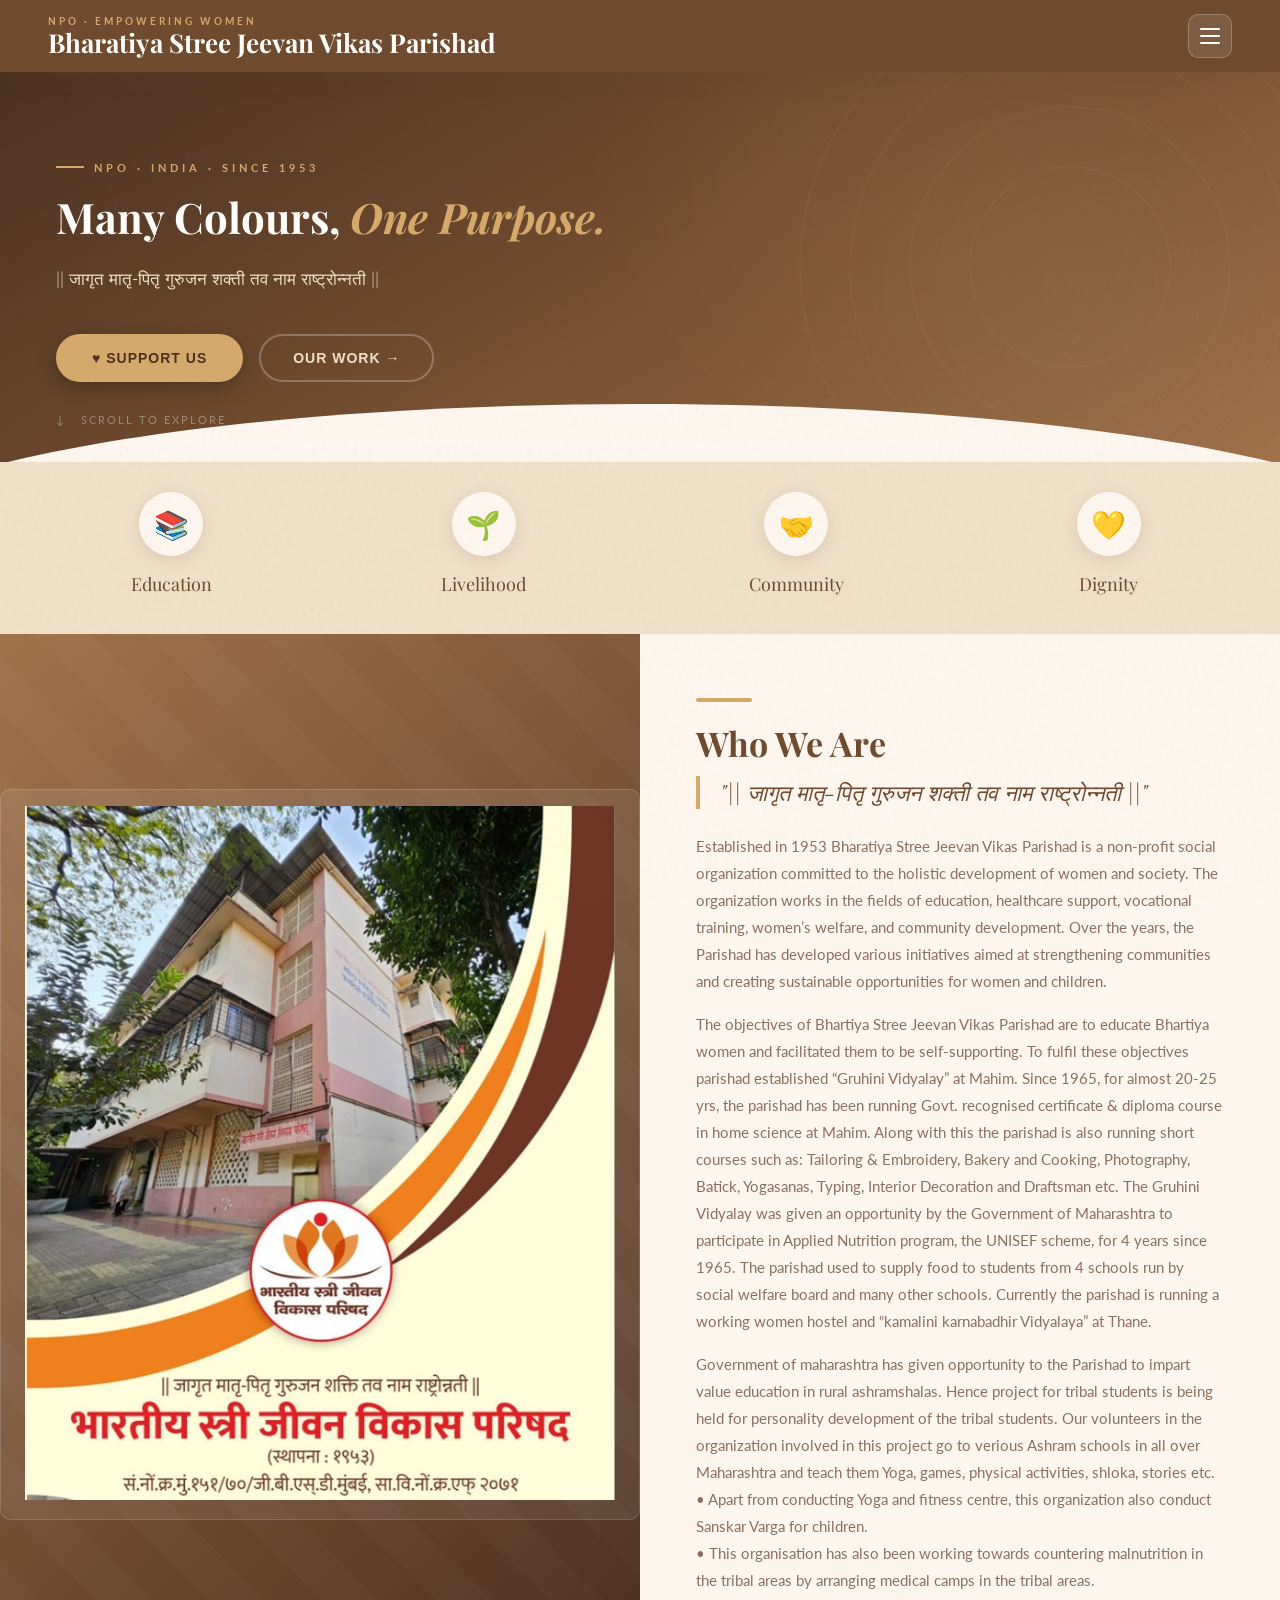
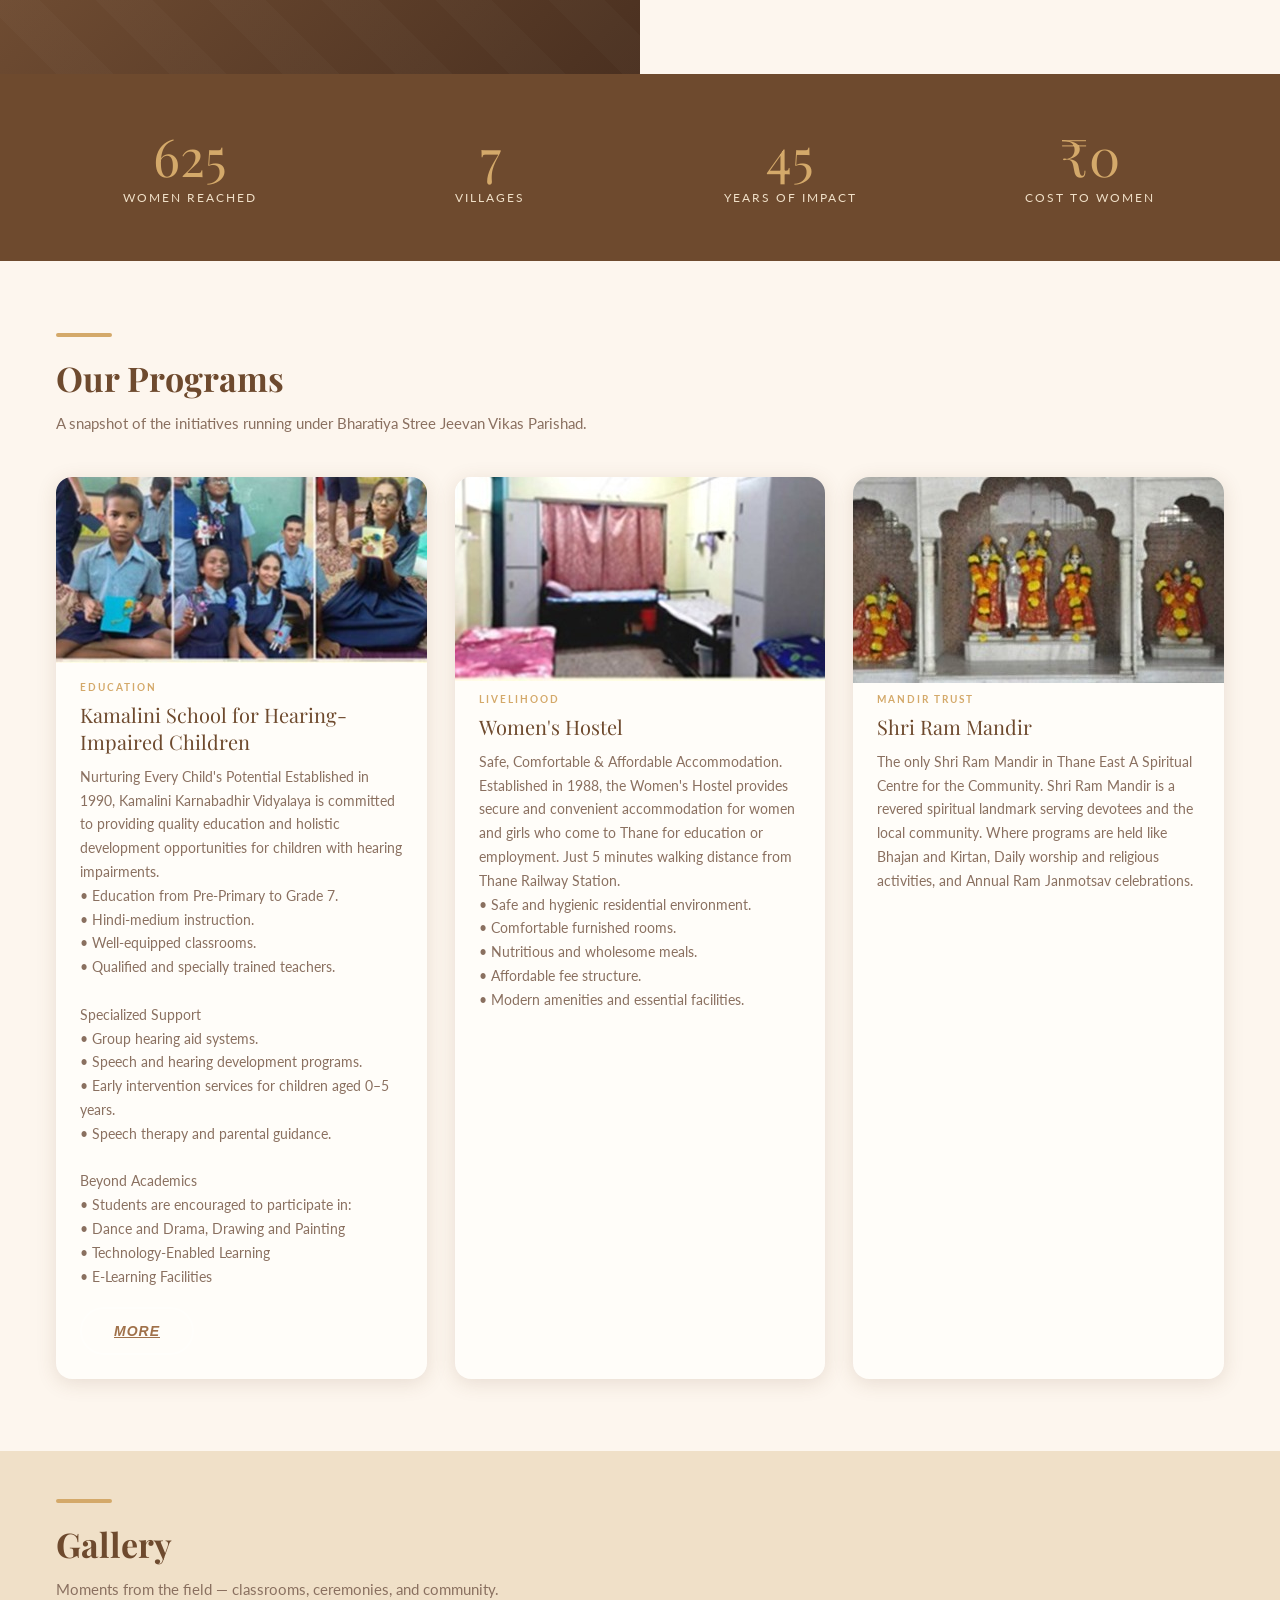
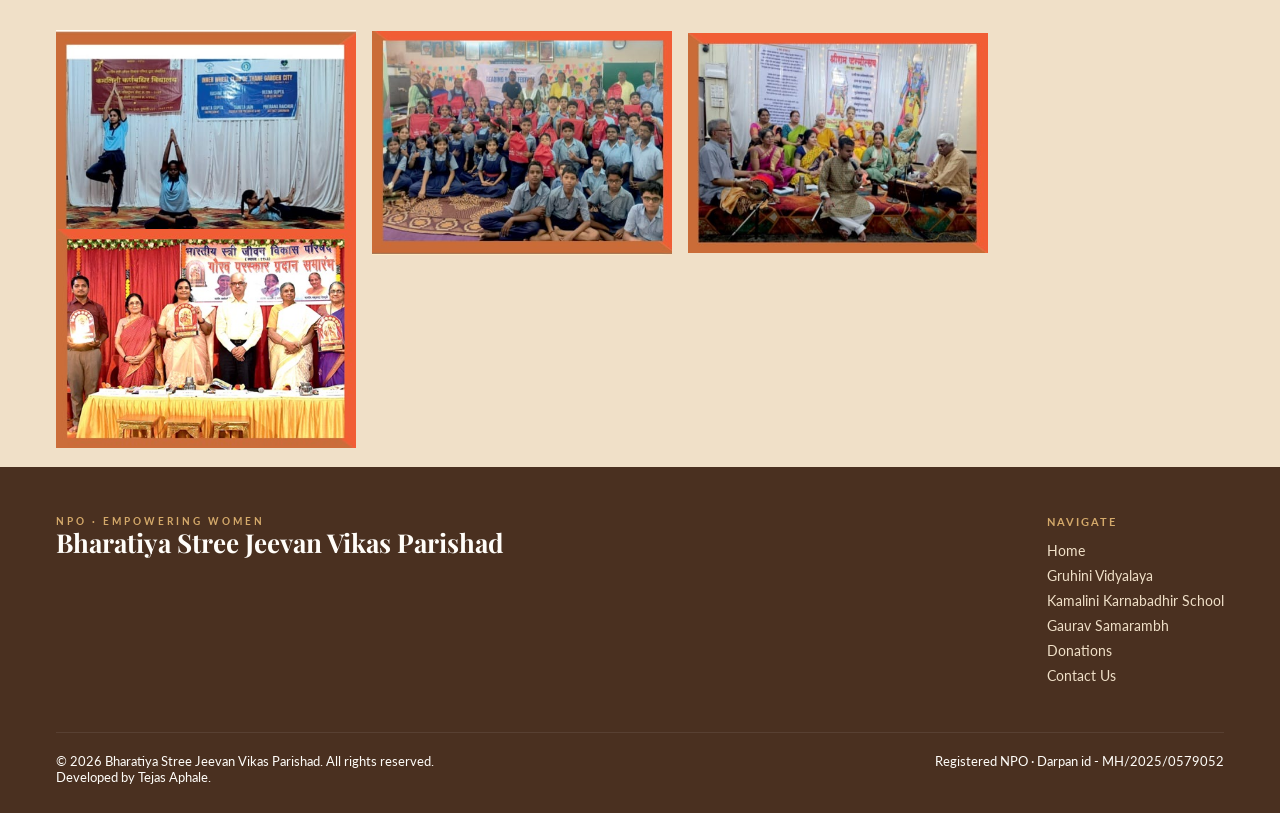
==== commit 3a861ede: "added files for better seo" ====
--- a/index.html
+++ b/index.html
@@ -6,11 +6,42 @@
   <meta http-equiv="Content-Type" content="text/html; charset=utf-8">
   <meta name="description" content="Bharatiya Stree Jeevan Vikas Parishad is NPO pioneering in Women's Development and Empowerment. It has many sub-organisations like Gruhini Vidyalay/ Grihini Vidyalay, Kamalini Karnabadhir School etc."> 
   <meta name="keywords" content="NGO, NPO, Women welfare, Women development, Tribal Girls, Thane, Mahim">
+  <meta name="robots" content="index, follow">
+  <meta name="author" content="Bharatiya Stree Jeevan Vikas Parishad">
+
+  <meta property="og:title"
+  content="Bharatiya Stree Jeevan Vikas Parishad">
+
+  <meta property="og:description"
+  content="Empowering women through education and skill development.">
+
+  <meta property="og:image"
+  content="https://streejeevanparishad.org.in/images/stree-main-photo.jpeg">
+
+  <meta property="og:url"
+  content="https://streejeevanparishad.org.in/">
+
+  <meta property="og:type"
+  content="website">
   
   <title>Bharatiya Stree Jeevan Vikas Parishad</title>
-  <link rel="icon" href="images/favicon.png" type="image/x-icon">
+  <link rel="icon" href="favicon.ico">
   <link href="https://fonts.googleapis.com/css2?family=Playfair+Display:ital,wght@0,400;0,600;0,700;1,400&family=Lato:wght@300;400;700&display=swap" rel="stylesheet"/>
   <link rel="stylesheet" href="style.css">
+
+  <link rel="canonical" href="https://streejeevanparishad.org.in/">
+  <link rel="manifest" href="../site.webmanifest">
+  <meta name="theme-color" content="#6e4a2e">
+
+  <script type="application/ld+json">
+  {
+    "@context":"https://schema.org",
+    "@type":"NPO",
+    "name":"Bharatiya Stree Jeevan Vikas Parishad",
+    "url":"https://streejeevanparishad.org.in",
+    "logo":"https://streejeevanparishad.org.in/images/favicon-copy.png"
+  }
+  </script>
 </head>
 <body>
 
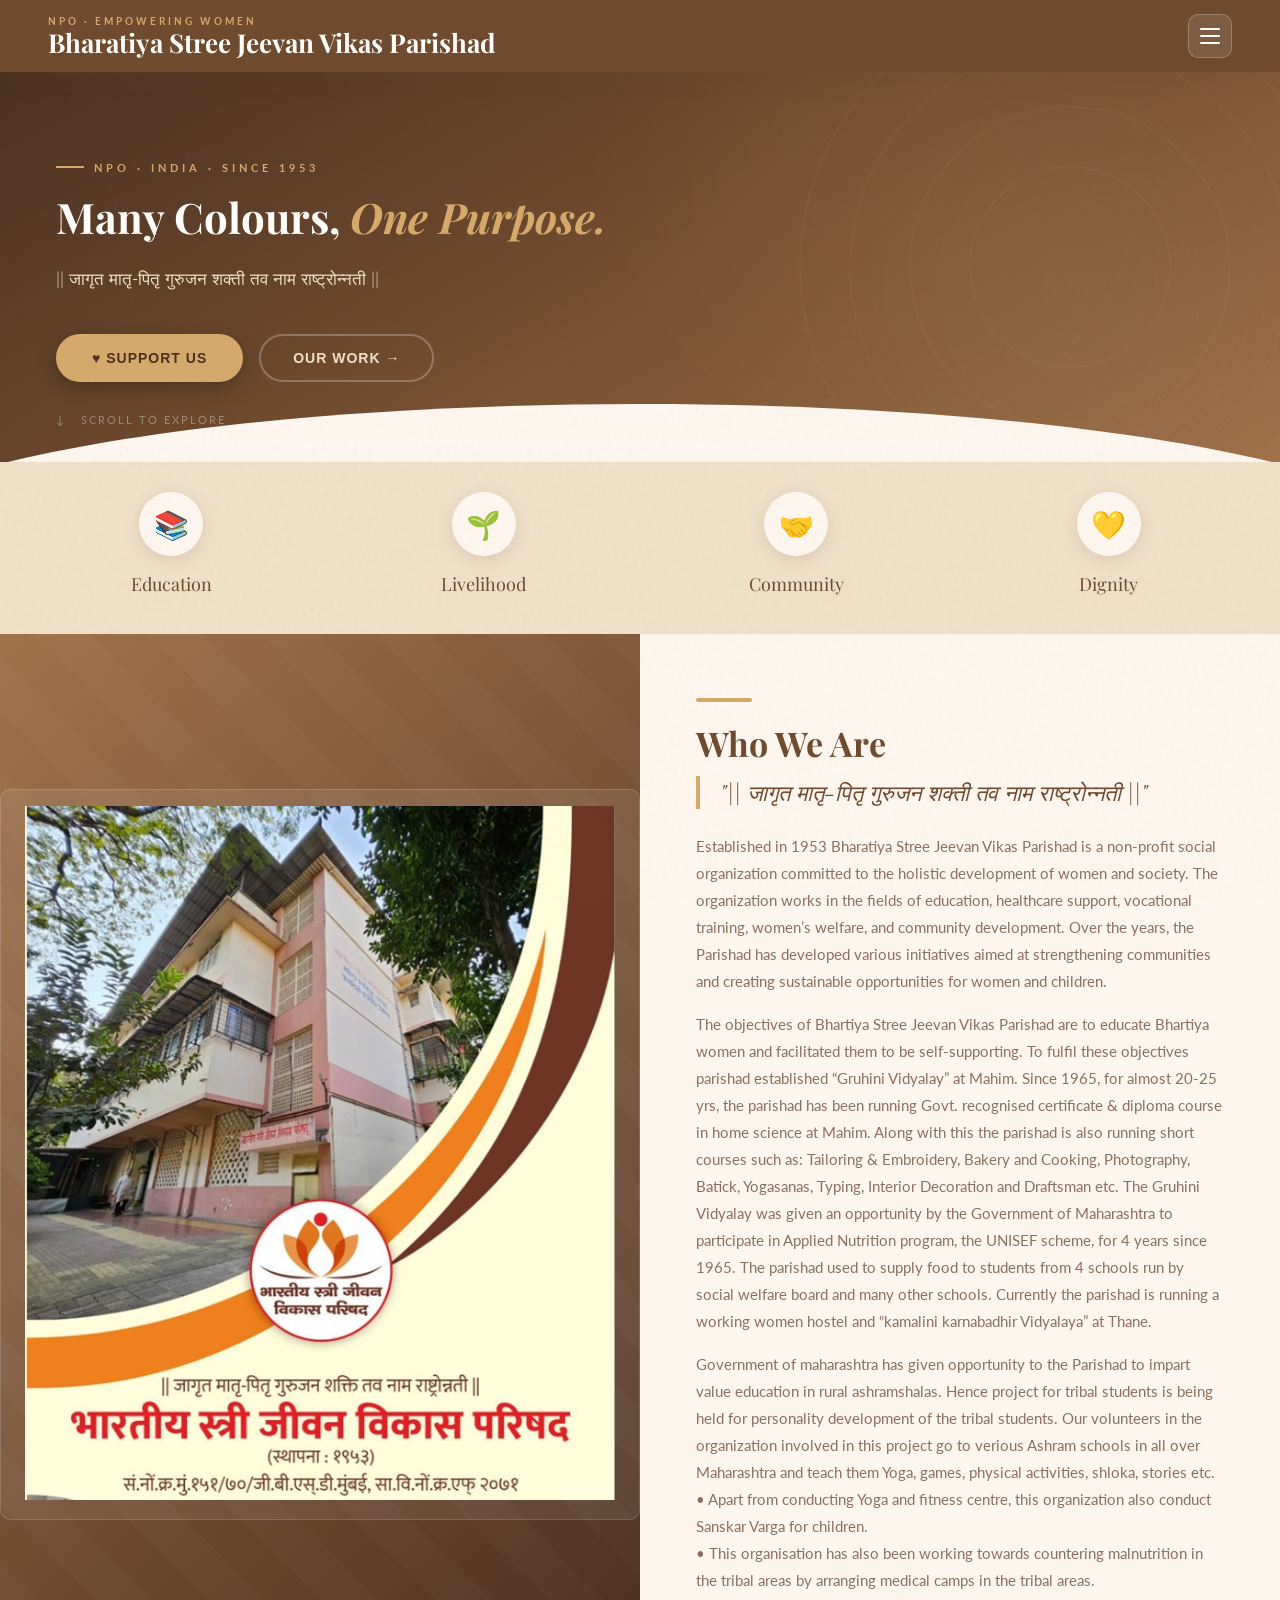
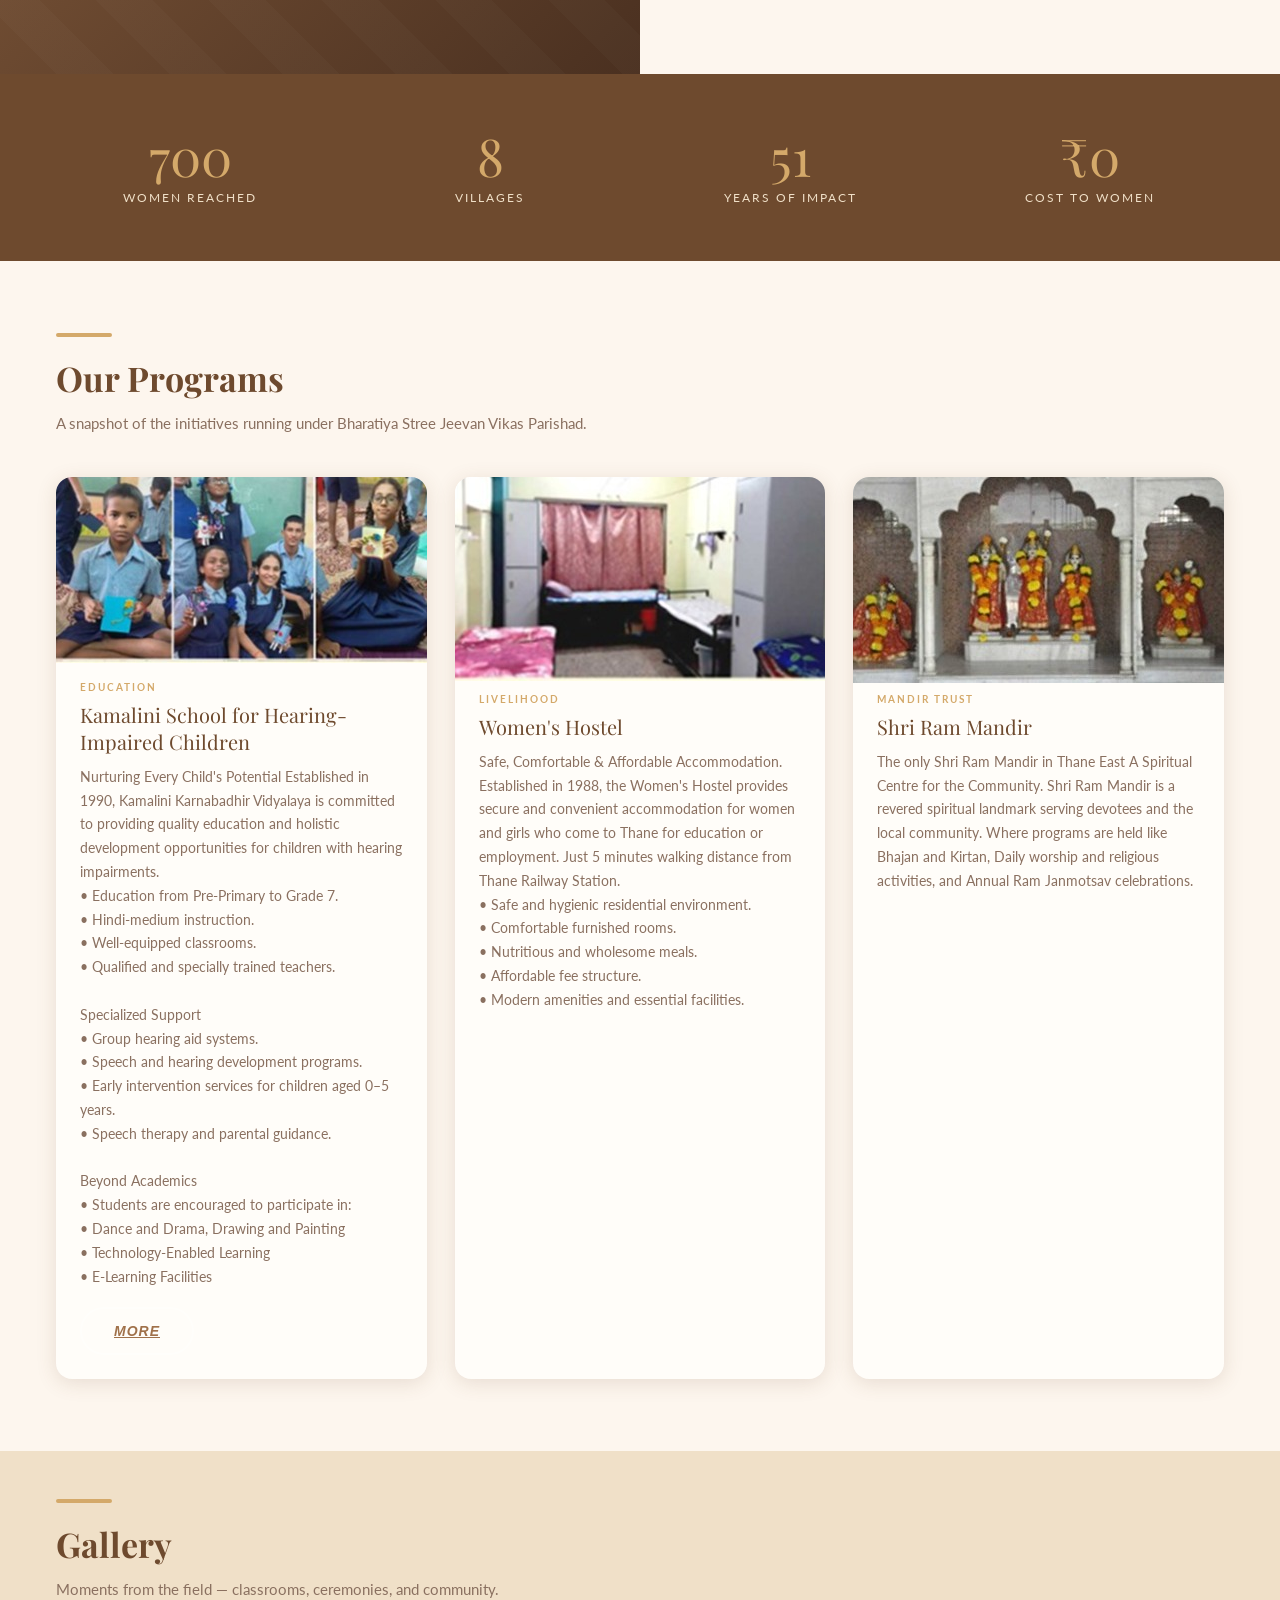
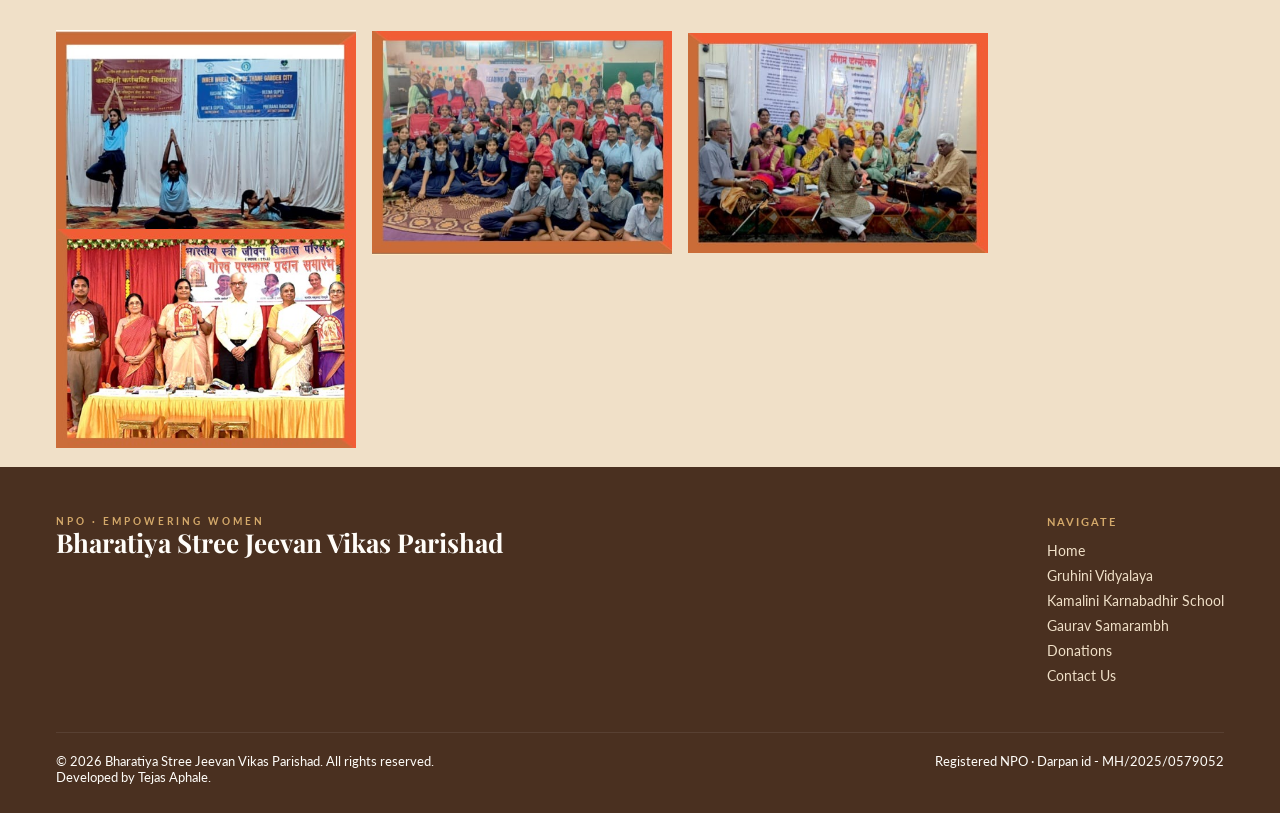
==== commit f159cee6: "minor changes" ====
--- a/index.html
+++ b/index.html
@@ -77,14 +77,14 @@
   <a href="../index.html" class="tab-btn active">
     <span class="tab-icon">🏠</span> Home
   </a>
-  <a href="gruhini vidyalaya/" class="tab-btn">
+  <a href="gruhini-vidyalaya/" class="tab-btn">
     <span class="tab-icon">📚</span> Gruhini Vidyalaya
   </a>
 
-  <a href="kamalini school/" class="tab-btn">
+  <a href="kamalini-school/" class="tab-btn">
     <span class="tab-icon">🦻</span> Kamalini Karnabadhir School
   </a>
-  <a href="gaurav samarambh/" class="tab-btn">
+  <a href="gaurav-samarambh/" class="tab-btn">
     <span class="tab-icon">🏅</span> Gaurav Samarambh
   </a>
 
@@ -308,10 +308,10 @@
       <h4>Navigate</h4>
       <nav>
       <a href="../index.html">Home</a>
-      <a href="../gruhini vidyalaya/">Gruhini Vidyalaya</a>
-      <a href="../kamalini school/">Kamalini Karnabadhir School</a>
-      <a href="../gaurav samarambh/">Gaurav Samarambh</a>
-      <a href="../donations/">Donations</a>
+      <a href="../gruhini-vidyalaya/">Gruhini Vidyalaya</a>
+      <a href="../kamalini-school/">Kamalini Karnabadhir School</a>
+      <a href="../gaurav-samarambh/">Gaurav Samarambh</a>
+      <a href="../donations/" class="blink">Donations</a>
       <a href="../contact/">Contact Us</a>
       </nav>
     </div>
@@ -338,7 +338,7 @@
   </div>
 </footer>
 
-<script src="script.js">
+<script src="../script.js">
 </script>
 </body>
 </html>
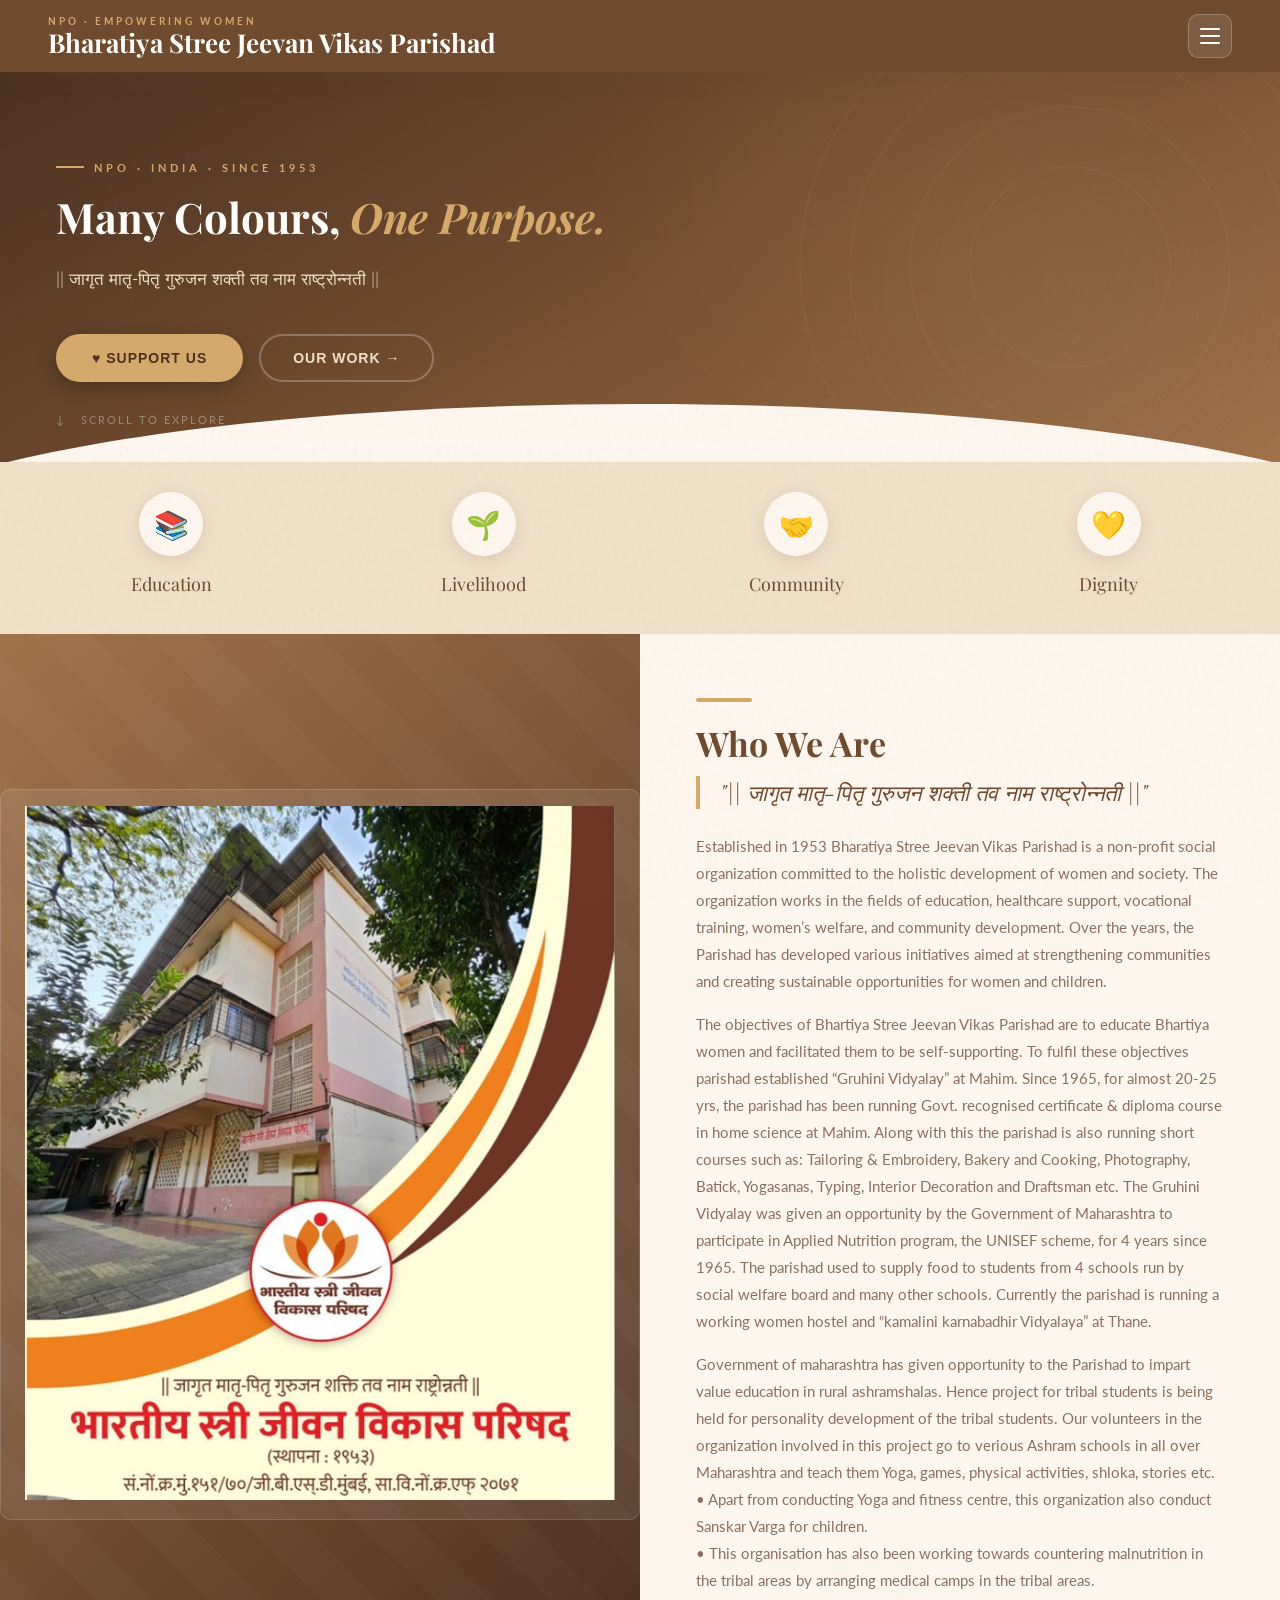
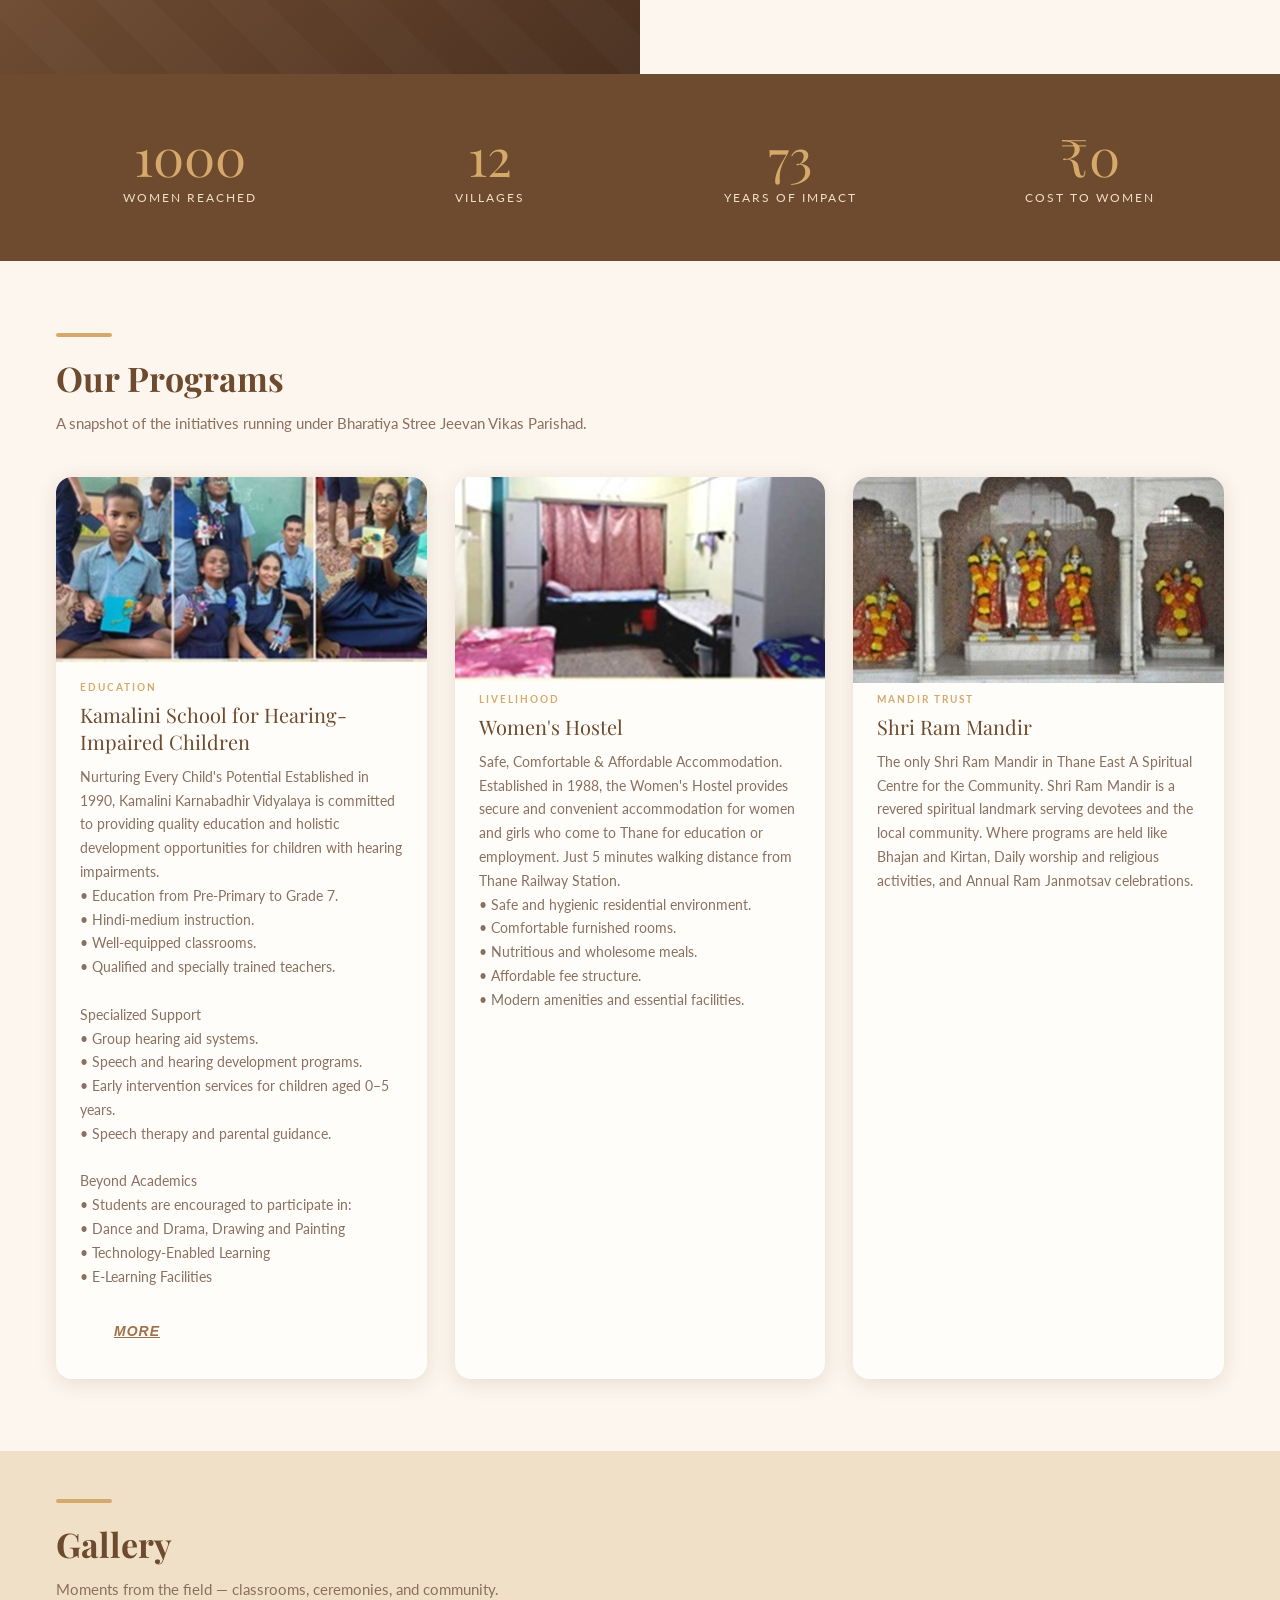
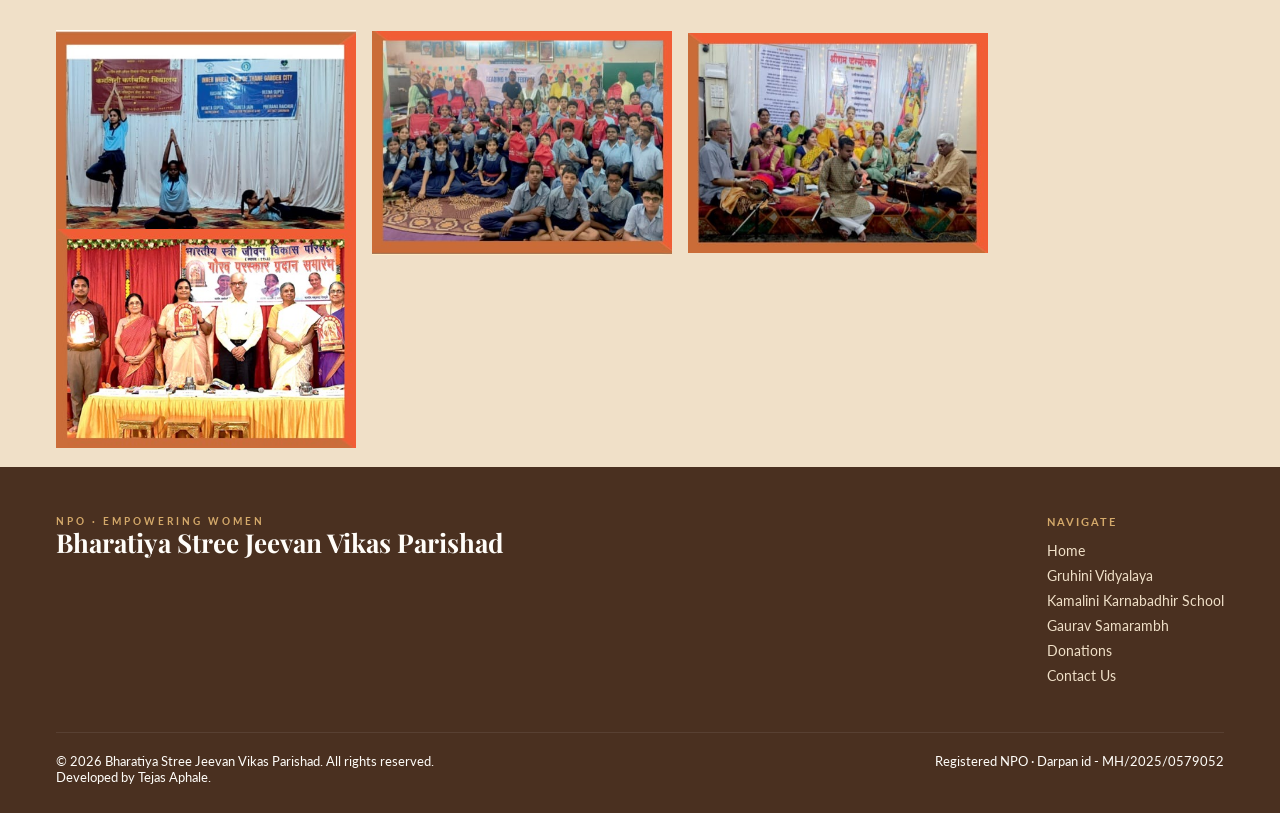
==== commit 8cce8e03: "minor fixes" ====
--- a/index.html
+++ b/index.html
@@ -27,7 +27,7 @@
   <title>Bharatiya Stree Jeevan Vikas Parishad</title>
   <link rel="icon" href="favicon.ico">
   <link href="https://fonts.googleapis.com/css2?family=Playfair+Display:ital,wght@0,400;0,600;0,700;1,400&family=Lato:wght@300;400;700&display=swap" rel="stylesheet"/>
-  <link rel="stylesheet" href="style.css">
+  <link rel="stylesheet" href="../style.css">
 
   <link rel="canonical" href="https://streejeevanparishad.org.in/">
   <link rel="manifest" href="../site.webmanifest">
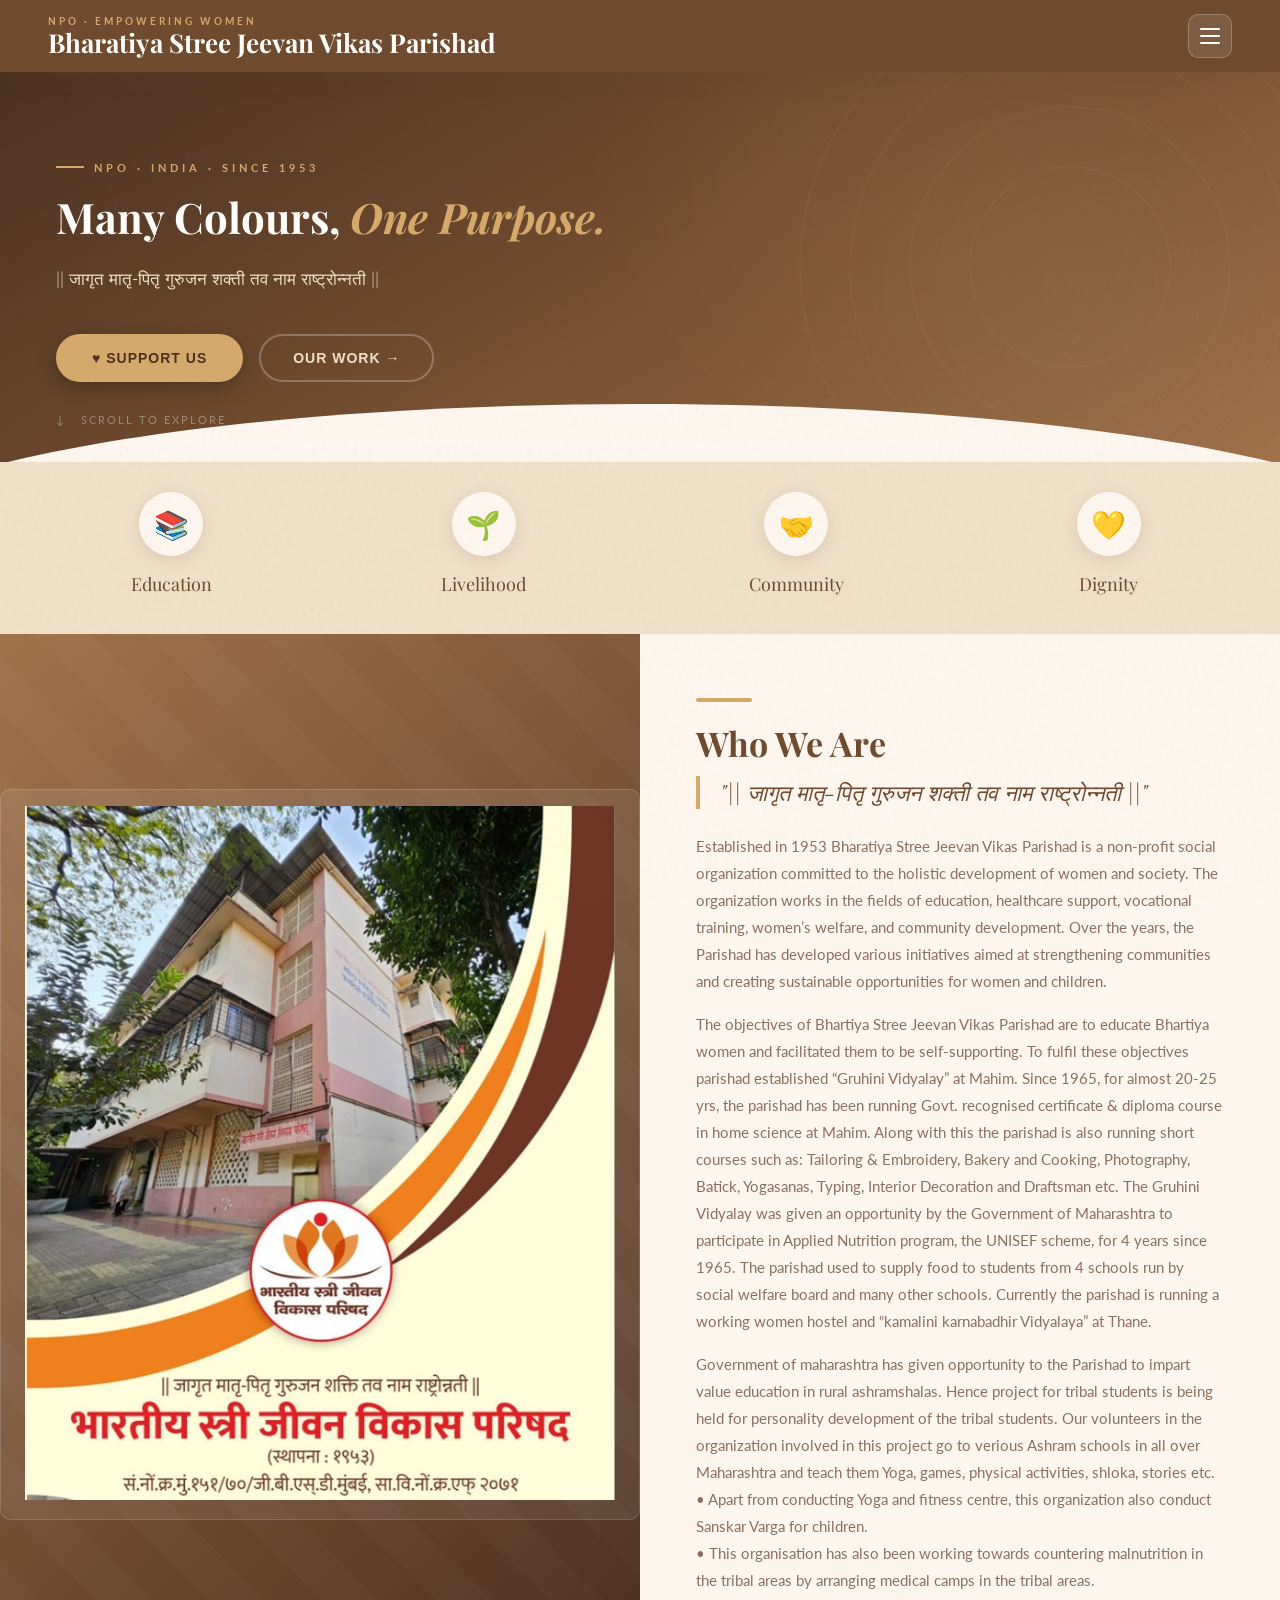
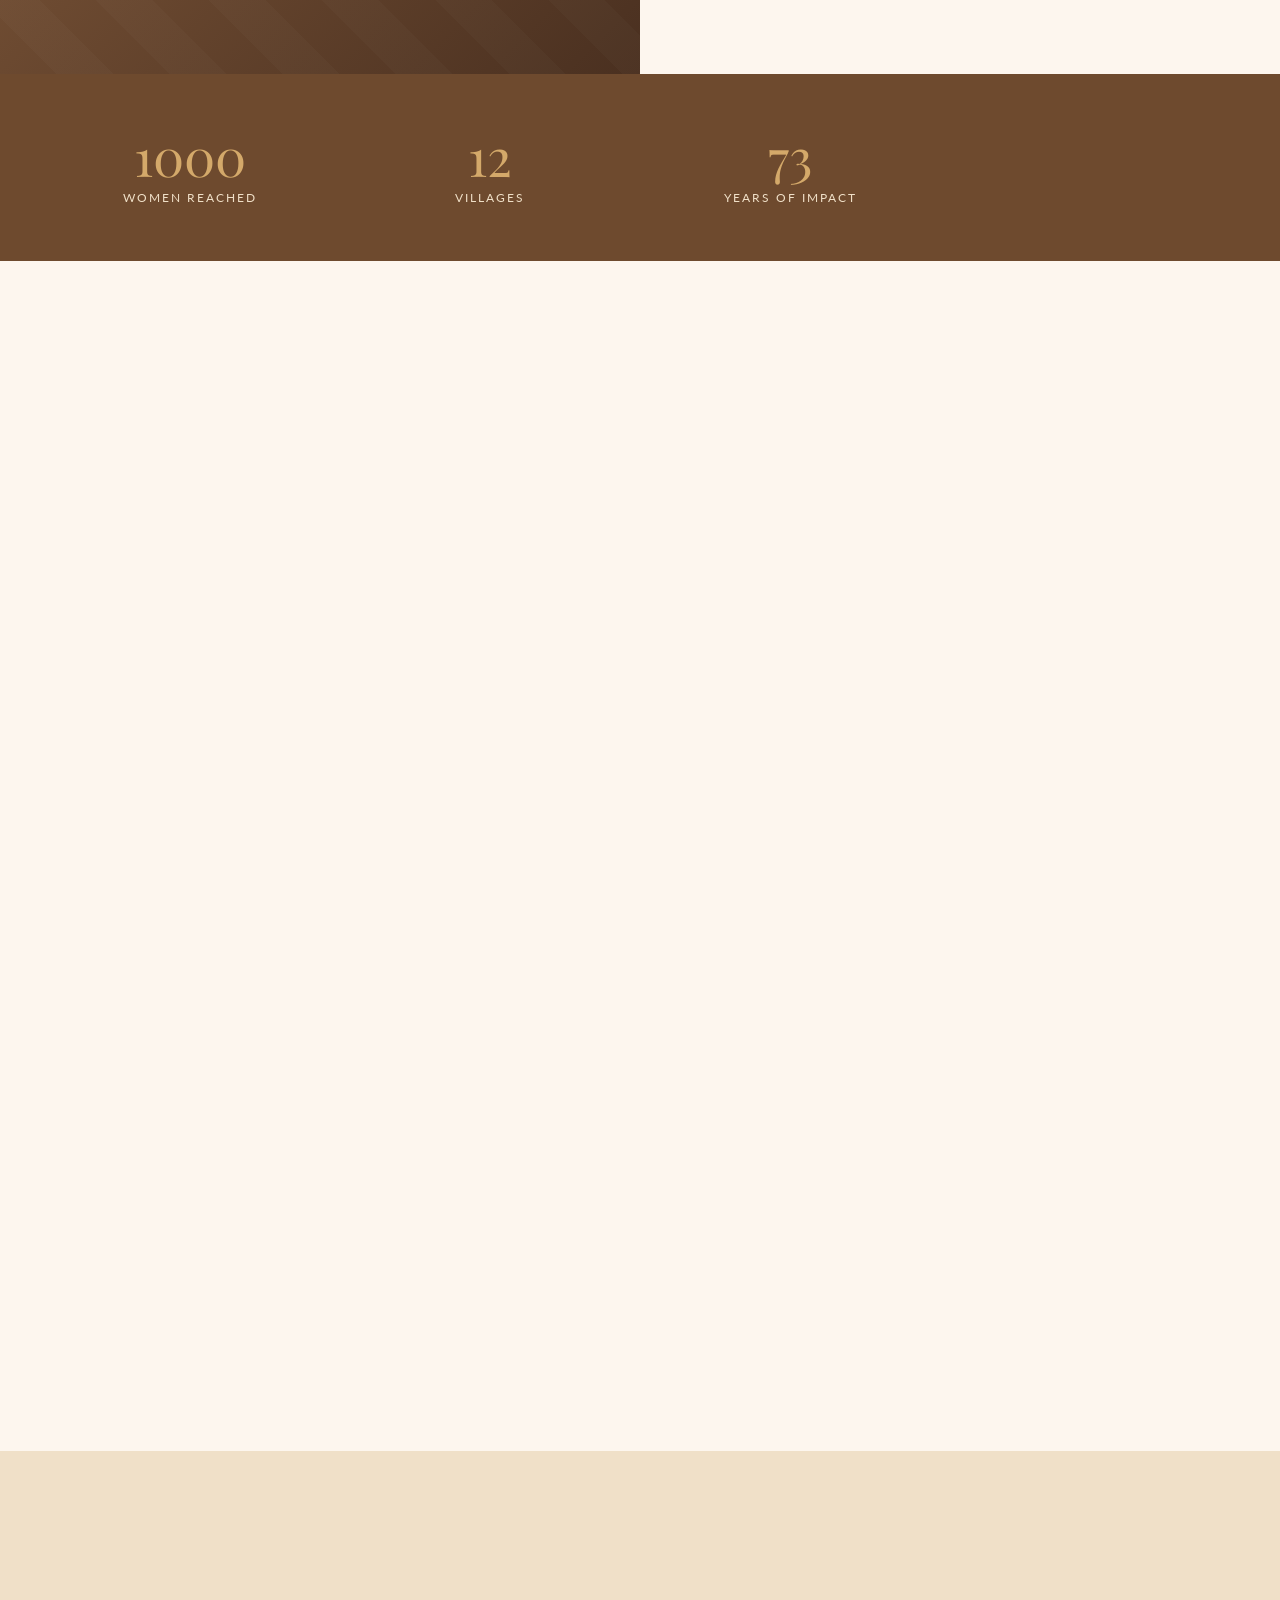
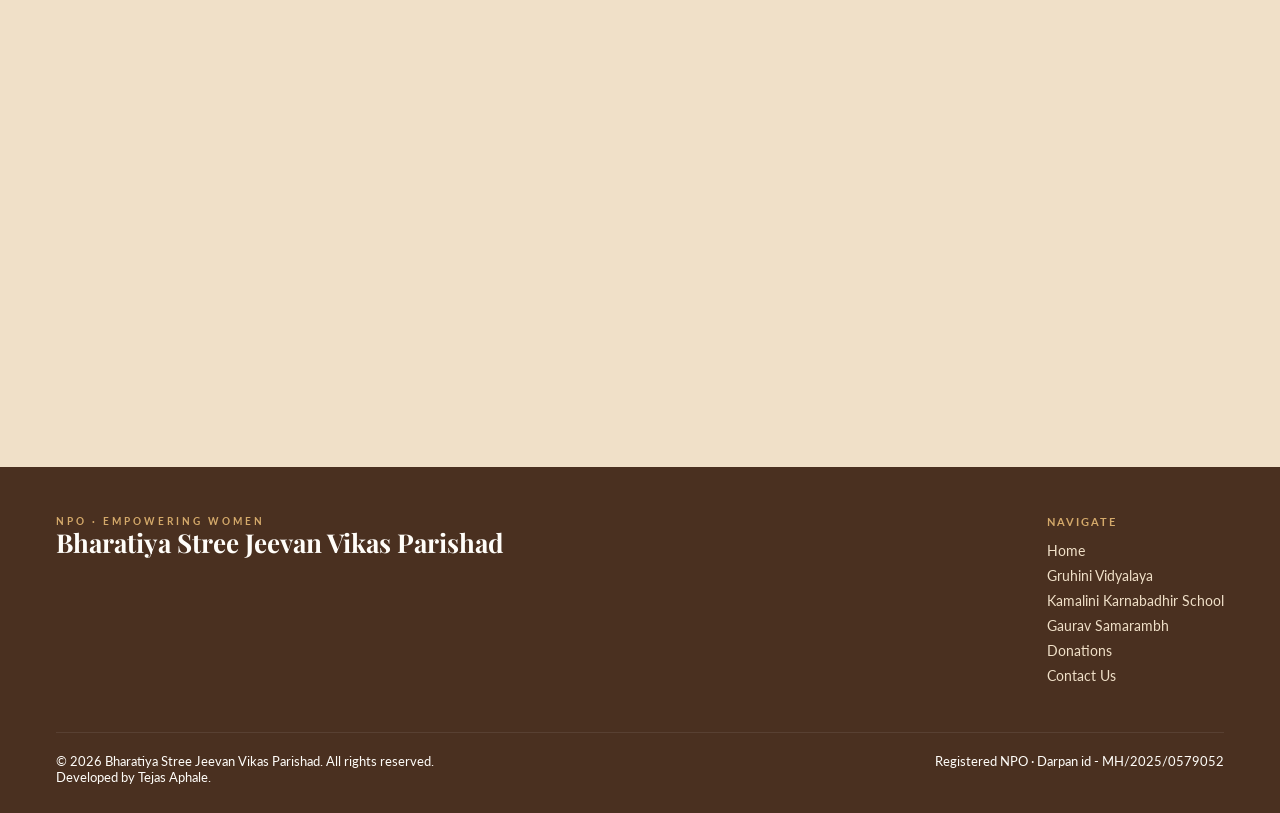
==== commit fe8cdc83: "added a home subfolder and fixed to link to it" ====
--- a/index.html
+++ b/index.html
@@ -1,7 +1,11 @@
 <!DOCTYPE html>
-<html lang="en">
-<head>
-  <meta charset="UTF-8" />
+<html>
+  <head>
+    <meta charset="UTF-8">
+    <meta http-equiv="refresh" content="0; url=../home/">
+    <link rel="canonical" href="https://streejeevanparishad.org.in/home/">
+
+    <meta charset="UTF-8" />
   <meta name="viewport" content="width=device-width, initial-scale=1.0"/>
   <meta http-equiv="Content-Type" content="text/html; charset=utf-8">
   <meta name="description" content="Bharatiya Stree Jeevan Vikas Parishad is NPO pioneering in Women's Development and Empowerment. It has many sub-organisations like Gruhini Vidyalay/ Grihini Vidyalay, Kamalini Karnabadhir School etc."> 
@@ -19,7 +23,7 @@
   content="https://streejeevanparishad.org.in/images/stree-main-photo.jpeg">
 
   <meta property="og:url"
-  content="https://streejeevanparishad.org.in/">
+  content="https://streejeevanparishad.org.in/home/">
 
   <meta property="og:type"
   content="website">
@@ -29,7 +33,6 @@
   <link href="https://fonts.googleapis.com/css2?family=Playfair+Display:ital,wght@0,400;0,600;0,700;1,400&family=Lato:wght@300;400;700&display=swap" rel="stylesheet"/>
   <link rel="stylesheet" href="../style.css">
 
-  <link rel="canonical" href="https://streejeevanparishad.org.in/">
   <link rel="manifest" href="../site.webmanifest">
   <meta name="theme-color" content="#6e4a2e">
 
@@ -42,303 +45,6 @@
     "logo":"https://streejeevanparishad.org.in/images/favicon-copy.png"
   }
   </script>
-</head>
-<body>
-
-<!-- ── HEADER ── -->
-<header>
-  <div class="header-inner">
-    <div class="brand">
-      <span class="brand-tagline">NPO · Empowering Women</span>
-      <span class="brand-name">Bharatiya Stree Jeevan Vikas Parishad</span>
-    </div>
-    <nav id="main-nav">
-      <button class="menu-btn" id="menu-toggle" onclick="toggleMenu()" aria-label="Open menu" aria-expanded="false">
-        <span class="menu-bar"></span>
-        <span class="menu-bar"></span>
-        <span class="menu-bar"></span>
-      </button>
-    </nav>
-  </div>
-</header>
-
-<!-- backdrop and panel live on body, not inside header -->
-<div class="nav-overlay" id="nav-overlay" onclick="closeMenu()"></div>
-
-<div class="nav-dropdown" id="nav-dropdown" role="menu">
-  <div class="nav-close-btn">
-    <button class="nav-close-x" onclick="closeMenu()" aria-label="Close menu">✕</button>
-  </div>
-  <div class="nav-brand-mini">
-    <small>NPO · Empowering Women</small>
-    <strong>Bharatiya Stree Jeevan Vikas Parishad</strong>
-  </div>
-
-  <a href="../index.html" class="tab-btn active">
-    <span class="tab-icon">🏠</span> Home
-  </a>
-  <a href="gruhini-vidyalaya/" class="tab-btn">
-    <span class="tab-icon">📚</span> Gruhini Vidyalaya
-  </a>
-
-  <a href="kamalini-school/" class="tab-btn">
-    <span class="tab-icon">🦻</span> Kamalini Karnabadhir School
-  </a>
-  <a href="gaurav-samarambh/" class="tab-btn">
-    <span class="tab-icon">🏅</span> Gaurav Samarambh
-  </a>
-
-  <div class="nav-divider"></div>
-
-  <a href="donations/" class="tab-btn">
-    <span class="tab-icon">♥</span> Donations
-  </a>
-
-  <a href="contact/index.html" class="tab-btn">
-    <span class="tab-icon">📞</span> Contact Us
-  </a>
-
-  <div class="nav-footer">© Bharatiya Stree Jeevan Vikas Parishad · All rights reserved</div>
-</div>
-
-
-<!-- ════════════════════════════════════
-     PAGE: HOME
-════════════════════════════════════ -->
-<div id="home" class="page active">
-
-  <!-- Full-bleed hero -->
-  <div class="home-hero">
-    <div class="blob blob-1"></div>
-    <div class="blob blob-2"></div>
-
-    <svg class="hero-rings" viewBox="0 0 580 580" xmlns="http://www.w3.org/2000/svg">
-    <circle cx="290" cy="290" r="100"/>
-      <circle cx="290" cy="290" r="160"/>
-      <circle cx="290" cy="290" r="220"/>
-      <circle cx="290" cy="290" r="270"/>
-    </svg>
-
-    <div class="home-hero-content">
-      <div class="hero-eyebrow">NPO · India · Since 1953</div>
-      <h3 class="home-hero-title">
-        Many Colours, <em>One Purpose.</em>
-      </h3>
-      <p class="home-hero-sub">
-        <!-- ✏️ Replace with your actual mission statement -->
-        || जागृत मातृ-पितृ गुरुजन शक्ती तव नाम राष्ट्रोन्नती ||
-      </p>
-      <div class="hero-actions">
-        <button class="btn-primary" onclick="showPage('donate', document.querySelectorAll('.tab-btn')[3])">♥ Support Us</button>
-        <button class="btn-outline"  onclick="document.getElementById('Programs').scrollIntoView({behavior: 'smooth'});">Our Work →</button>
-      </div>
-    </div>
-
-    <div class="hero-scroll-hint">↓ &nbsp; Scroll to explore</div>
-
-    <svg class="hero-curve" viewBox="0 0 1440 80" preserveAspectRatio="none" xmlns="http://www.w3.org/2000/svg">
-      <path d="M0,80 C360,0 1080,0 1440,80 L1440,80 L0,80 Z" fill="#fdf6ee"/>
-    </svg>
-  </div>
-
-  <!-- Values strip -->
-  <div class="values-strip">
-    <div class="value-item reveal">
-      <div class="value-icon">📚</div>
-      <div class="value-title">Education</div>
-      <p class="value-text"></p>
-    </div>
-    <div class="value-item reveal">
-      <div class="value-icon">🌱</div>
-      <div class="value-title">Livelihood</div>
-      <p class="value-text"></p>
-    </div>
-    <div class="value-item reveal">
-      <div class="value-icon">🤝</div>
-      <div class="value-title">Community</div>
-      <p class="value-text"></p>
-    </div>
-    <div class="value-item reveal">
-      <div class="value-icon">💛</div>
-      <div class="value-title">Dignity</div>
-      <p class="value-text"></p>
-    </div>
-  </div>
-
-  <!-- About split -->
-  <div class="about-split">
-    <div class="about-img">
-      <div class="about-img-label">
-        <img src="images/stree-main-photo.jpeg" alt="Main Photo" style="max-width: 100%; height: auto;" oncontextmenu="return false;" ondragstart="return false;"><br/>
-      </div>
-    </div>
-    <div class="about-text">
-      <div class="divider"></div>
-      <h2 class="section-title">Who We Are</h2>
-      <blockquote>"|| जागृत मातृ-पितृ गुरुजन शक्ती तव नाम राष्ट्रोन्नती ||"</blockquote>
-      <p>
-        Established in 1953 Bharatiya Stree Jeevan Vikas Parishad is a non-profit social organization committed to the holistic development of women and society. The organization works in the fields of education, healthcare support, vocational training, women’s welfare, and community development. 
-        Over the years, the Parishad has developed various initiatives aimed at strengthening communities and creating sustainable opportunities for women and children.
-      </p>
-      <p>
-        The objectives of Bhartiya Stree Jeevan Vikas Parishad are to educate Bhartiya women and facilitated them to be self-supporting.
-        To fulfil these objectives parishad established “Gruhini Vidyalay” at Mahim. 
-        Since 1965, for almost 20-25 yrs, the parishad has been running Govt. recognised certificate & diploma course in home science at Mahim. 
-        Along with this the parishad is also running short courses such as: Tailoring & Embroidery, Bakery and Cooking, Photography, Batick, Yogasanas, Typing, Interior Decoration and Draftsman etc. 
-        The Gruhini Vidyalay was given an opportunity by the Government of Maharashtra to participate in Applied Nutrition program, the UNISEF scheme, for 4 years since 1965. 
-        The parishad used to supply food to students from 4 schools run by social welfare board and many other schools. Currently the parishad is running a working women hostel and “kamalini karnabadhir Vidyalaya” at Thane.
-      </p>
-      <p>
-        Government of maharashtra has given opportunity to the Parishad to impart value education in rural ashramshalas. Hence project for tribal students is being held for personality development of the tribal students. Our volunteers in the organization involved in this project go to verious Ashram schools in all over Maharashtra and teach them Yoga, games, physical activities, shloka, stories etc.
-        <br>•	Apart from conducting Yoga and fitness centre, this organization also conduct Sanskar Varga for children.
-        <br>•	This organisation has also been working towards countering malnutrition in the tribal areas by arranging medical camps in the tribal areas.
-      </p>
-    </div>
-  </div>
-
-  <!-- Stats -->
-  <div class="stats-strip">
-    <div class="stat-item reveal">
-      <div class="stat-number">1000</div>
-      <div class="stat-label">Women Reached</div>
-    </div>
-    <div class="stat-item reveal">
-      <div class="stat-number">12</div>
-      <div class="stat-label">Villages</div>
-    </div>
-    <div class="stat-item reveal">
-      <div class="stat-number">73</div>
-      <div class="stat-label">Years of Impact</div>
-    </div>
-    <div class="stat-item reveal">
-      <div class="stat-number">₹0</div>
-      <div class="stat-label">Cost to Women</div>
-    </div>
-  </div>
-
-  <!-- Programs preview -->
-  <div class="section" id="Programs">
-    <div class="reveal">
-      <div class="divider"></div>
-      <h2 class="section-title">Our Programs</h2>
-      <p class="section-sub">A snapshot of the initiatives running under Bharatiya Stree Jeevan Vikas Parishad.</p>
-    </div>
-    <div class="card-grid">
-      <div class="card">
-        <div class="card-img"><img src="images/kamalini-photo.jpeg" alt="Kamalini Students Photo" oncontextmenu="return false;" ondragstart="return false;" loading="lazy"></div>
-        <div class="card-body">
-          <div class="card-label">Education</div>
-          <div class="card-title">Kamalini School for Hearing-Impaired Children</div>
-          <p class="card-text">Nurturing Every Child's Potential Established in 1990, Kamalini Karnabadhir Vidyalaya is committed to providing quality education and holistic development opportunities for children with hearing impairments.<br>
-                              •	Education from Pre-Primary to Grade 7.<br>
-                              •	Hindi-medium instruction.<br>
-                              •	Well-equipped classrooms.<br>
-                              •	Qualified and specially trained teachers.<br><br>
-
-                              Specialized Support<br>
-                              •	Group hearing aid systems.<br>
-                              •	Speech and hearing development programs.<br>
-                              •	Early intervention services for children aged 0–5 years.<br>
-                              •	Speech therapy and parental guidance.<br><br>
-
-                              Beyond Academics<br>
-                              •	Students are encouraged to participate in:<br>
-                              •	Dance and Drama, Drawing and Painting<br>
-                              •	Technology-Enabled Learning<br>
-                              •	E-Learning Facilities</p> <br/>
-
-                              <button class="btn-outline-kamalini"  onclick="showPage('kamalini', document.querySelectorAll('.tab-btn')[4])"><u><i>More</i></u></button>
-        </div>
-      </div>
-      <div class="card">
-        <div class="card-img"><img src="images/womens-hostel.jpeg" alt="Women's Hostel" oncontextmenu="return false;" ondragstart="return false;" loading="lazy"></div>
-        <div class="card-body">
-          <div class="card-label"><br>Livelihood</div>
-          <div class="card-title">Women's Hostel</div>
-          <p class="card-text">Safe, Comfortable & Affordable Accommodation. Established in 1988, the Women's Hostel provides secure and convenient accommodation for women and girls who come to Thane for education or employment. Just 5 minutes walking distance from Thane Railway Station.<br>
-            •	Safe and hygienic residential environment.<br>
-            •	Comfortable furnished rooms.<br>
-            •	Nutritious and wholesome meals.<br>
-            •	Affordable fee structure.<br>
-            •	Modern amenities and essential facilities.</p>
-        </div>
-      </div>
-      <div class="card">
-        <div class="card-img"><img src="images/ram-mandir.jpeg" alt="Ram Mandir" oncontextmenu="return false;" ondragstart="return false;" loading="lazy"></div>
-        <div class="card-body">
-          <div class="card-label"><br>Mandir trust</div>
-          <div class="card-title">Shri Ram Mandir</div>
-          <p class="card-text">The only Shri Ram Mandir in Thane East
-              A Spiritual Centre for the Community. Shri Ram Mandir is a revered spiritual landmark serving devotees and the local community. Where programs are held like Bhajan and Kirtan,
-              Daily worship and religious activities, and Annual Ram Janmotsav celebrations.</p>
-        </div>
-      </div>
-    </div>
-  </div>
-
-  <!-- Gallery -->
-  <div class="section-sm" style="background:var(--sand);">
-    <div class="reveal">
-      <div class="divider"></div>
-      <h2 class="section-title">Gallery</h2>
-      <p class="section-sub">Moments from the field — classrooms, ceremonies, and community.</p>
-    </div>
-    <div class="gallery-grid reveal">
-      <div class="gallery-item" style="background:linear-gradient(135deg,var(--sage-lt),var(--sand));"><br/><small style="color:var(--muted)"><img src="images/stree-gallery-photo-1.jpeg" alt="Photo 1" style="max-width: 100%; height: auto;" oncontextmenu="return false;" ondragstart="return false;" loading="lazy"></small></div>
-      <div class="gallery-item" style="background:linear-gradient(135deg,var(--sand),var(--warm));"><br/><small><img src="images/stree-gallery-photo-2.jpeg" alt="Photo 2" style="max-width: 100%; height: auto;" oncontextmenu="return false;" ondragstart="return false;" loading="lazy"></small></div>
-      <div class="gallery-item" style="background:linear-gradient(135deg,var(--earth),var(--bark));"><br/><small style="color:var(--sand)"><img src="images/stree-gallery-photo-3.jpeg" alt="Photo 3" style="max-width: 100%; height: auto;" oncontextmenu="return false;" ondragstart="return false;" loading="lazy"></small></div>
-      <div class="gallery-item" style="background:linear-gradient(135deg,var(--sage),var(--earth));"><br/><small style="color:var(--sand)"><img src="images/stree-gallery-photo-4.jpeg" alt="Photo 4" style="max-width: 100%; height: auto;" oncontextmenu="return false;" ondragstart="return false;" loading="lazy"></small></div>
-    </div>
-  </div>
-
-</div><!-- /home -->
-
-
-<!-- ════════════════════════════════════
-     PAGE: Footer
-════════════════════════════════════ -->
-
-<footer>
-  <div class="footer-top">
-    <div class="footer-brand brand">
-      <span class="brand-tagline">NPO · Empowering Women</span>
-      <span class="brand-name" style="color:var(--white);">Bharatiya Stree Jeevan Vikas Parishad</span>
-    </div>
-    <div class="footer-links">
-      <h4>Navigate</h4>
-      <nav>
-      <a href="../index.html">Home</a>
-      <a href="../gruhini-vidyalaya/">Gruhini Vidyalaya</a>
-      <a href="../kamalini-school/">Kamalini Karnabadhir School</a>
-      <a href="../gaurav-samarambh/">Gaurav Samarambh</a>
-      <a href="../donations/" class="blink">Donations</a>
-      <a href="../contact/">Contact Us</a>
-      </nav>
-    </div>
-    <!-- <div class="footer-links">
-      <h4>Legal</h4>
-      <a href="#">Privacy Policy</a>
-      <a href="#">80G Certificate</a>
-      <a href="#">Annual Report</a>
-    </div> -->
-    <!-- <div class="footer-links">
-      <h4>Follow Us</h4>
-      <a href="#">Facebook</a>
-      <a href="#">Instagram</a>
-      <a href="#">Twitter / X</a>
-      <a href="#">LinkedIn</a>
-    </div> -->
-  </div>
-  <div class="footer-bottom">
-    <span>© 2026 Bharatiya Stree Jeevan Vikas Parishad. All rights reserved.
-      <br>
-      Developed by Tejas Aphale.
-    </span>
-    <span>Registered NPO · Darpan id - MH/2025/0579052</span>
-  </div>
-</footer>
-
-<script src="../script.js">
-</script>
-</body>
+  </head>
+  <body></body>
 </html>
--- a/style.css
+++ b/style.css
@@ -43,7 +43,8 @@
     .header-inner {
       display: flex; align-items: center;
       justify-content: space-between;
-      flex-wrap: wrap; gap: 12px; padding: 14px 0;
+      flex-wrap: nowrap;
+      gap: 12px; padding: 14px 0;
     }
 
     .brand {
@@ -59,6 +60,11 @@
       font-size: 26px; color: var(--white); line-height: 1.1; font-weight: 700;
     }
     .brand-name span { color: var(--warm); }
+
+    @media (max-width: 480px) {
+      .brand-name { font-size: 20px; }
+      .brand-tagline { font-size: 9px; letter-spacing: 2px; }
+    }
 
     /* ══════════════════════════════════
        NAV — BASE
@@ -201,6 +207,20 @@
       border-radius: 0 3px 3px 0;
       transition: height 0.25s cubic-bezier(0.22,1,0.36,1);
     }
+
+    .tab-btn.active {
+      background: rgba(212, 169, 106, 0.15);
+      color: var(--warm);
+      padding-left: 26px;
+    }
+    .tab-btn.active::before {
+      height: 70%;
+    }
+    .tab-btn.active .tab-icon {
+      background: rgba(212, 169, 106, 0.25);
+    }
+
+
     .tab-btn:hover        { background: rgba(255,255,255,0.06); color: var(--white); padding-left: 26px; }
     .tab-btn:hover::before   { height: 60%; }
     .tab-btn.active       { background: rgba(212,169,106,0.15); color: var(--warm); padding-left: 26px; }
